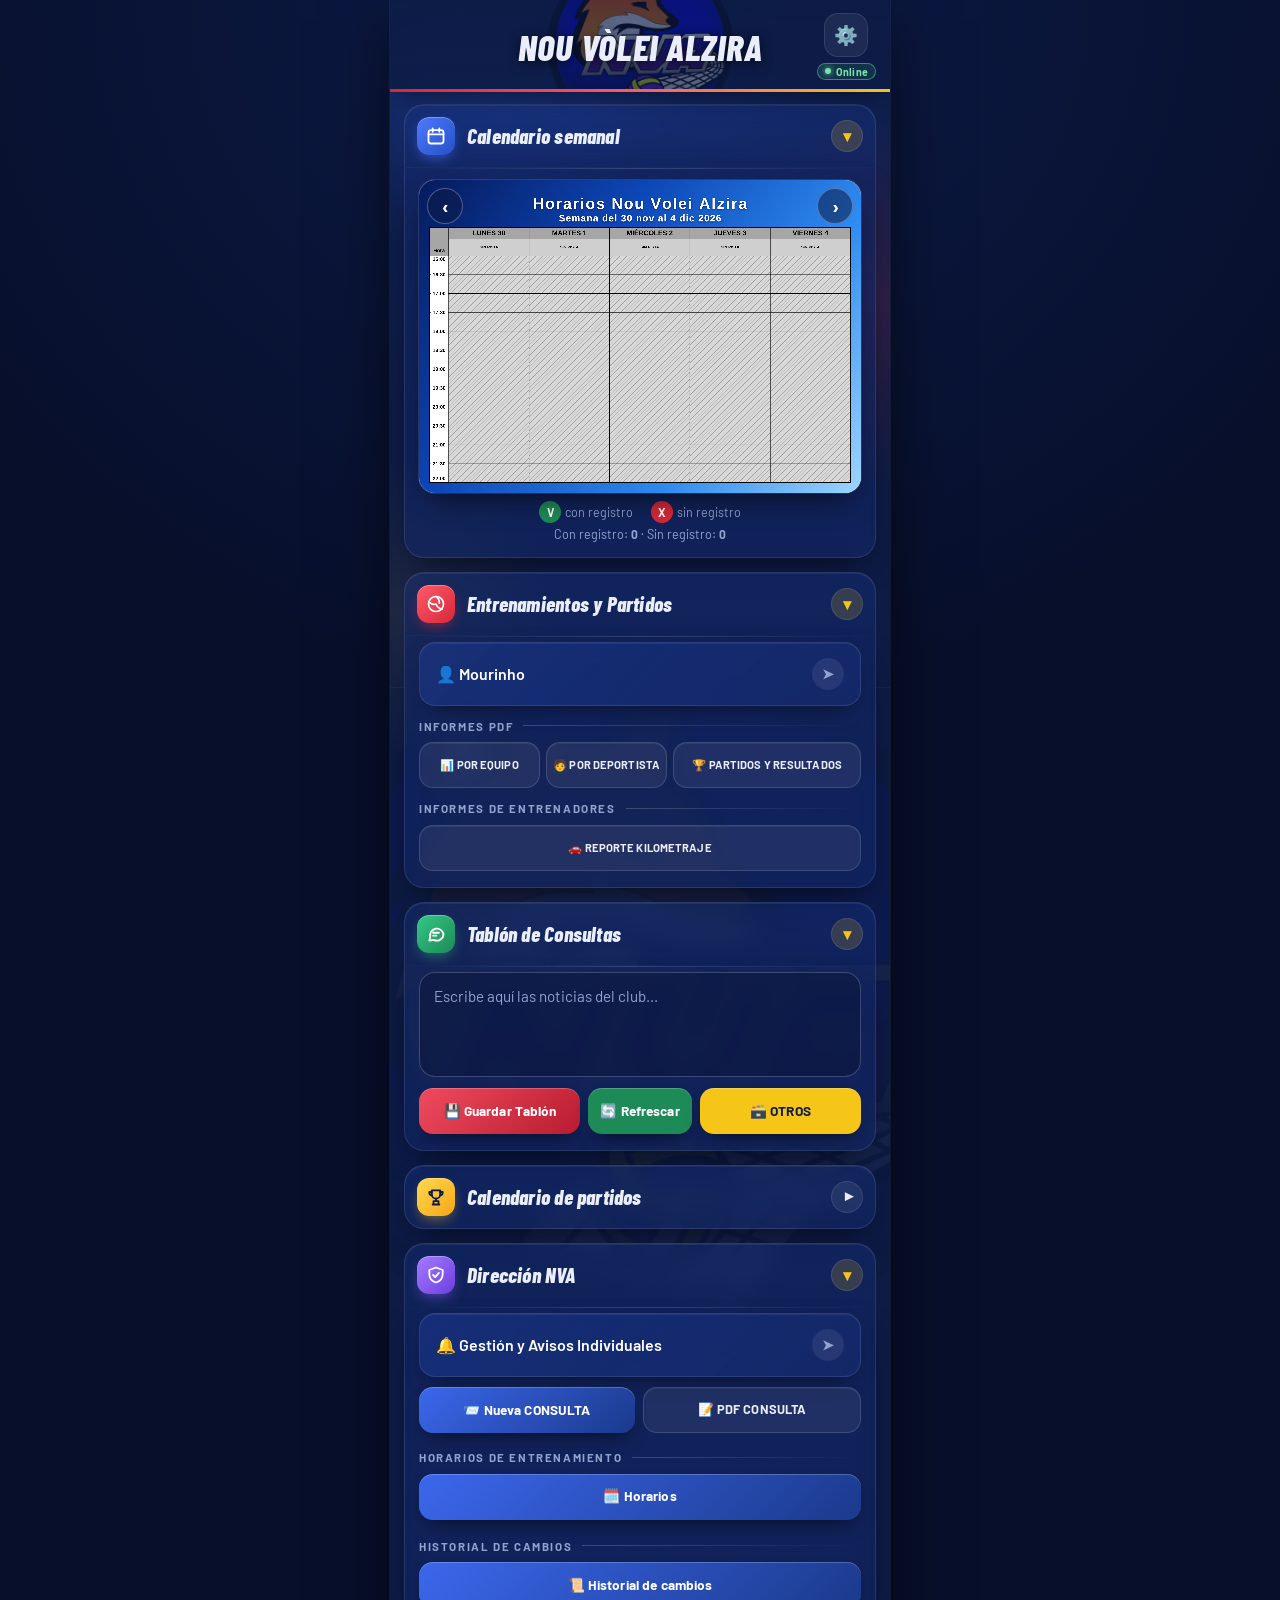
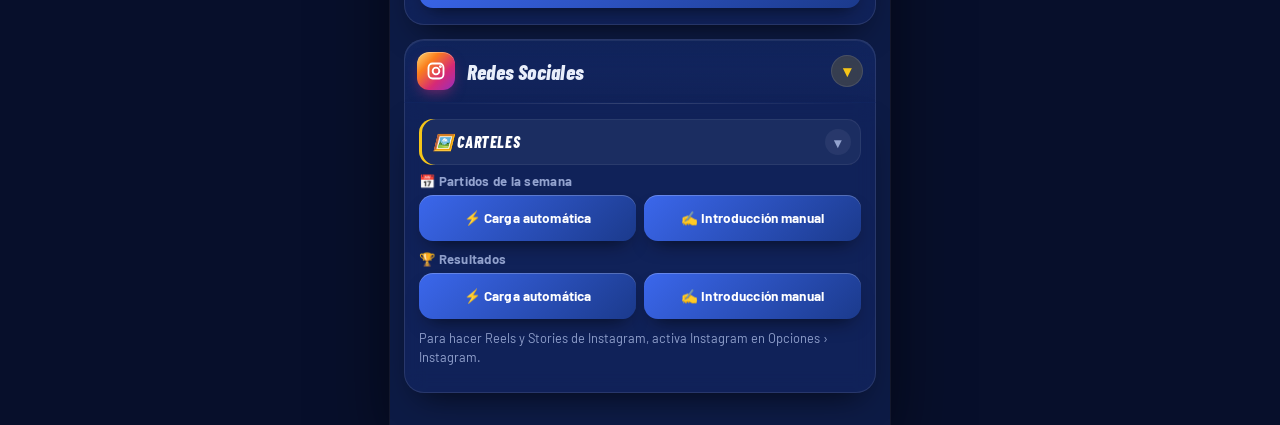
==== index.html @ ae89c628 "Add files via upload" ====
<!DOCTYPE html>
<html lang="es">
<head>
  <meta charset="UTF-8">
  <!-- Seguridad: solo se permite cargar código de este sitio y de los CDN de las
       librerías, y solo se pueden enviar datos a GitHub. -->
  <meta http-equiv="Content-Security-Policy" content="default-src 'self'; script-src 'self' 'unsafe-inline' https://cdnjs.cloudflare.com https://cdn.jsdelivr.net; style-src 'self' 'unsafe-inline'; img-src 'self' data: blob:; media-src 'self' blob:; font-src 'self' data:; connect-src 'self' https://api.github.com https://fvbcv.com https://corsproxy.io https://api.allorigins.win https://api.codetabs.com https://cdnjs.cloudflare.com https://cdn.jsdelivr.net data: blob:; worker-src 'self' blob:; manifest-src 'self'; object-src 'none'; base-uri 'self'; form-action 'none'">
  <meta name="referrer" content="strict-origin-when-cross-origin">
  <meta name="viewport" content="width=device-width, initial-scale=1.0, maximum-scale=1.0, user-scalable=no">
  <title>Nou Volei Alzira - Registro de Entrenamiento</title>

  <!-- ===== PWA ===== -->
  <link rel="manifest" href="manifest.json">
  <meta name="theme-color" content="#1e3c72">
  <link rel="icon" type="image/png" sizes="192x192" href="icons/icon-192.png">
  <!-- iPhone / iPad -->
  <link rel="apple-touch-icon" href="icons/apple-touch-icon.png">
  <meta name="apple-mobile-web-app-capable" content="yes">
  <meta name="mobile-web-app-capable" content="yes">
  <meta name="apple-mobile-web-app-status-bar-style" content="black">
  <meta name="apple-mobile-web-app-title" content="NVA Entrenadores">
  <!-- ===== FIN PWA ===== -->

  <!-- Conexiones anticipadas: acelera la primera petición a cada dominio
       (DNS + TLS ya resueltos cuando realmente se necesiten). -->
  <link rel="preconnect" href="https://api.github.com">
  <link rel="preconnect" href="https://cdnjs.cloudflare.com" crossorigin>
  <link rel="preconnect" href="https://cdn.jsdelivr.net" crossorigin>

  <!-- CSS en fichero aparte: el navegador lo cachea por separado del HTML,
       así que en visitas posteriores solo se descarga si cambia. -->
  <link rel="preload" href="fonts/barlow-latin-400-normal.woff2" as="font" type="font/woff2" crossorigin>
  <link rel="preload" href="fonts/barlow-condensed-latin-800-italic.woff2" as="font" type="font/woff2" crossorigin>
  <link rel="stylesheet" href="styles.css">
  <link rel="stylesheet" href="animaciones.css">
  <link rel="stylesheet" href="inicio.css">
  <!-- Intro de marca: solo la primera vez en cada sesión -->
  <script>
    try {
      if (!sessionStorage.getItem("nvaIntroVista")) {
        sessionStorage.setItem("nvaIntroVista", "1");
        document.documentElement.classList.add("nva-intro-on");
      }
    } catch (e) { /* sin sessionStorage: sin intro */ }
  </script>

  <!-- Las librerías de PDF/gráficos (html2canvas, jsPDF, Chart.js) ya NO se
       cargan aquí: pesan ~700 KB y antes se descargaban en cada visita
       aunque no se fuera a generar ningún PDF. Ahora app.js las carga bajo
       demanda la primera vez que hacen falta (ver ensureExportLibs). -->
</head>
<body>

<!-- INTRO (animaciones.css / animaciones.js). Un toque la salta. -->
<div class="nva-intro" id="nvaIntro" aria-hidden="true">
  <svg class="nva-intro-court" viewBox="0 0 180 360" preserveAspectRatio="xMidYMid slice">
    <rect class="c1" x="20" y="20" width="140" height="320" pathLength="1"/>
    <line class="c2" x1="20" y1="180" x2="160" y2="180" pathLength="1"/>
    <line class="c3" x1="20" y1="133" x2="160" y2="133" pathLength="1"/>
    <line class="c4" x1="20" y1="227" x2="160" y2="227" pathLength="1"/>
  </svg>
  <div class="nva-intro-center">
    <div class="nva-intro-logo-wrap">
      <svg class="nva-intro-ring" viewBox="0 0 100 100"><circle cx="50" cy="50" r="47" pathLength="1"/></svg>
      <img class="nva-intro-logo" src="LOGO-NVA.png" alt="">
    </div>
    <div class="nva-intro-title"><span><i>NOU</i></span><span><i>VOLEI</i></span><span><i>ALZIRA</i></span></div>
    <div class="nva-intro-bar"></div>
    <div class="nva-intro-sub">Entrenadores</div>
  </div>
</div>

<div class="app-container">
  <div class="loading-overlay" id="loadingOverlay">
    <div class="loading-spinner"></div>
    <div class="loading-message" id="loadingMessage">Procesando datos...</div>
  </div>
  <!-- ENCABEZADO -->
  <header>
    <button class="btn-header-icon btn-back" id="btnBack" onclick="withLoading(goBack, 'Sincronizando datos...')" style="display: none; visibility: visible; flex-direction: column; align-items: center; justify-content: center; line-height: 1; padding: 0; min-height: 50px;" aria-label="Volver">
      <svg viewBox="0 0 24 24" width="30" height="30" fill="none" stroke="currentColor" stroke-width="2.6" stroke-linecap="round" stroke-linejoin="round" aria-hidden="true" style="display:block; margin:auto;"><path d="M3.5 12a8.5 8.5 0 1 0 2.5-6"/><path d="M3 3v5h5"/></svg>
    </button>  
    <div class="header-title-container">
      <h1>NOU VÒLEI ALZIRA</h1>
    </div>
    <div style="display: flex; flex-direction: column; align-items: center; gap: 6px; margin-left: auto;">
      <button class="btn-header-icon" title="Opciones (Propietario)" style="font-size: 1.2rem;" onclick="promptOwnerPassword()">⚙️</button>
      <span id="netStatusBadge" class="network-badge network-online">Online</span>
    </div>
  </header>

  <!-- PANTALLA 1: SELECCIÓN UNIFICADA -->
  <div class="screen active" id="screenCoachTeam">
    <div id="pdfModeBanner" class="pdf-mode-banner" style="display: none;">
      <span>📌 Modo PDF Activo: Selecciona Entrenador y Equipo</span>
      <button onclick="togglePdfMode()" style="background:none; border:none; color:white; font-weight:700; cursor:pointer;">✕ Cancelar</button>
    </div>

    <!-- ===== Sección plegable: Calendario semanal ===== -->
    <div class="section-title section-toggle" id="secHead_wk" role="button" tabindex="0" aria-expanded="true" aria-controls="secBody_wk" onclick="toggleSection('wk')" onkeydown="sectionKey(event,'wk')">Calendario semanal <span class="sec-arrow">▾</span></div>
    <div class="section-body" id="secBody_wk">
      <div class="wk-canvas-wrap">
        <canvas id="wkCanvas" class="wk-canvas" onclick="wkCanvasClick(event)" oncontextmenu="return false;" title="Toca un entrenamiento para abrir su registro. Mantén pulsado para borrarlo."></canvas>
        <button class="wk-nav-btn wk-nav-prev" onclick="wkMove(-1)" aria-label="Semana anterior">‹</button>
        <button class="wk-nav-btn wk-nav-next" onclick="wkMove(1)" aria-label="Semana siguiente">›</button>
      </div>
      <div class="wk-legend">
        <span><b class="wk-mark wk-v">V</b> con registro</span>
        <span><b class="wk-mark wk-x">X</b> sin registro</span>
      </div>
      <div class="wk-summary" id="wkSummary"></div>
    </div>

    <!-- ===== Sección plegable: Entrenamientos y Partidos ===== -->
    <div class="section-title section-toggle" id="secHead_trainings" role="button" tabindex="0" aria-expanded="true" aria-controls="secBody_trainings" onclick="toggleSection('trainings')" onkeydown="sectionKey(event,'trainings')">Entrenamientos y Partidos <span class="sec-arrow">▾</span></div>
    <div class="section-body" id="secBody_trainings">
      <div id="coachTeamList"></div>

      <div class="section-subtitle" style="margin-top:14px;">Informes PDF</div>
      <div style="display:flex; gap:6px;">
        <button class="btn-pdf-mode" id="btnPdfMode" onclick="togglePdfMode()" style="flex:1; min-width:0; margin-bottom:0; font-size:0.7rem; padding:8px 4px;">📊 POR EQUIPO</button>
        <button class="btn-pdf-mode" id="btnPdfJugadora" onclick="openPlayerPdfModal()" style="flex:1; min-width:0; margin-bottom:0; font-size:0.7rem; padding:8px 4px;">🧑 POR DEPORTISTA</button>
        <button class="btn-pdf-mode" id="btnPdfCuadrante" onclick="togglePdfCuadranteMode()" style="flex:1.6; min-width:0; margin-bottom:0; font-size:0.7rem; padding:8px 4px;">🏆 PARTIDOS Y RESULTADOS</button>
      </div>
      <div class="section-subtitle" style="margin-top:14px;">Informes de Entrenadores</div>
      <button class="btn-pdf-mode" id="btnKilometraje" onclick="openKilometrajeModal()" style="width:100%; margin-bottom:0; font-size:0.7rem; padding:8px 4px;">🚗 REPORTE KILOMETRAJE</button>
    </div>

    <!-- ===== Sección plegable: Tablón de Consultas ===== -->
    <div class="section-title section-toggle" id="secHead_tablon" role="button" tabindex="0" aria-expanded="true" aria-controls="secBody_tablon" style="margin-top:20px;" onclick="toggleSection('tablon')" onkeydown="sectionKey(event,'tablon')">Tablón de Consultas <span class="sec-arrow">▾</span></div>
    <div class="section-body" id="secBody_tablon">
      <textarea id="tablonTextarea" class="comment-input-long" placeholder="Escribe aquí las noticias del club..." oninput="autoResizeTablon(this)" onchange="updateTablon(this.value)"></textarea>
      <div style="display:flex; gap:8px;">
        <button class="btn-save-session" style="flex:1;" onclick="withLoading(saveTablon, 'Guardando Tablón en GitHub...')">💾 Guardar Tablón</button>
        <button class="btn-save-session" style="flex:0 0 auto; width:auto; white-space:nowrap; background: var(--btn-fondoVerde);" onclick="withLoading(refreshTablon, 'Refrescando Tablón...')">🔄 Refrescar</button>
        <button class="btn-save-session" style="flex:1; background: var(--btn-fondoAmarillo);" onclick="openOtros()">🗃️ OTROS</button>
      </div>
    </div>

    <!-- ===== Sección plegable: Calendario de partidos (empieza plegada) ===== -->
    <div class="section-title section-toggle collapsed" id="secHead_cal" role="button" tabindex="0" aria-expanded="false" aria-controls="secBody_cal" style="margin-top:20px;" onclick="cpToggleSection()" onkeydown="cpSectionKey(event)">Calendario de partidos <span class="sec-arrow">▾</span></div>
    <div class="section-body collapsed" id="secBody_cal">
      <div class="cp-range" id="cpRange">
        <span class="cp-range-ico">📅</span>
        <label class="cp-range-part"><span class="cp-range-cap">Desde</span><span class="cp-range-val" id="cpFromLabel"></span><input type="date" id="cpFrom" aria-label="Fecha de inicio"></label>
        <span class="cp-range-sep">–</span>
        <label class="cp-range-part"><span class="cp-range-cap">Hasta</span><span class="cp-range-val" id="cpToLabel"></span><input type="date" id="cpTo" aria-label="Fecha de fin"></label>
      </div>
      <div class="cp-sub-head" id="cpSubHead_tl" role="button" tabindex="0" aria-expanded="true" onclick="cpToggleSub('tl')" onkeydown="if(event.key==='Enter'||event.key===' '){event.preventDefault();cpToggleSub('tl');}">📊 Línea temporal <span class="sec-arrow">▾</span></div>
      <div class="cp-sub-body" id="cpSub_tl"><div id="cpTimeline" class="cp-timeline"></div></div>
      <div class="cp-sub-head" id="cpSubHead_warn" role="button" tabindex="0" aria-expanded="true" onclick="cpToggleSub('warn')" onkeydown="if(event.key==='Enter'||event.key===' '){event.preventDefault();cpToggleSub('warn');}">⚠️ Avisos <span id="cpWarnCount"></span> <span class="sec-arrow">▾</span></div>
      <div class="cp-sub-body" id="cpSub_warn"><div id="cpWarnings" class="cp-warnings"></div></div>
      <div class="cp-sub-head" id="cpSubHead_list" role="button" tabindex="0" aria-expanded="true" onclick="cpToggleSub('list')" onkeydown="if(event.key==='Enter'||event.key===' '){event.preventDefault();cpToggleSub('list');}">📋 Lista de partidos <span id="cpListCount"></span> <span class="sec-arrow">▾</span></div>
      <div class="cp-sub-body" id="cpSub_list"><div id="cpMatches" class="cp-matches"></div></div>
      <div class="cp-sub-head" id="cpSubHead_teams" role="button" tabindex="0" aria-expanded="true" onclick="cpToggleSub('teams')" onkeydown="if(event.key==='Enter'||event.key===' '){event.preventDefault();cpToggleSub('teams');}">👥 Equipos · PDF Competición <span class="sec-arrow">▾</span></div>
      <div class="cp-sub-body" id="cpSub_teams"><div id="cpTeams" class="cp-teams"></div></div>
      <input type="file" id="cpFileInput" accept="application/pdf,.pdf" style="display:none;">
    </div>

    <!-- ===== Sección plegable: Dirección NVA (incluye Horarios) ===== -->
    <div class="section-title section-toggle" id="secHead_direccion" role="button" tabindex="0" aria-expanded="true" aria-controls="secBody_direccion" style="margin-top:20px;" onclick="toggleSection('direccion')" onkeydown="sectionKey(event,'direccion')">Dirección NVA <span class="sec-arrow">▾</span></div>
    <div class="section-body" id="secBody_direccion">
    <button class="coach-btn" id="btnDireccionNVA" onclick="toggleDireccionNVA()">
      <span>🔔 Gestión y Avisos Individuales</span> <span id="iconDireccionNVA">➤</span>
    </button>
    <div id="direccionTeamsContainer" class="teams-container" style="display: none;"></div>

    <div style="display:flex; gap:8px; margin-top:10px;">
      <button class="btn-pdf-mode2" style="flex:1; min-width:0; margin-bottom:0;" onclick="openCreateQueryModal()">📨 Nueva CONSULTA</button>
      <button class="btn-pdf-mode" style="flex:1; min-width:0; margin-bottom:0;" onclick="openSelectQueryPdfModal()">📝 PDF CONSULTA</button>
    </div>

    <div class="section-subtitle">Horarios de entrenamiento</div>
    <button class="btn-pdf-mode2" style="margin-bottom:20px;" onclick="openHorarios()">🗓️ Horarios</button>

    <div class="section-subtitle">Historial de cambios</div>
    <button class="btn-pdf-mode2" style="margin-bottom:20px;" onclick="openHistorial()">📜 Historial de cambios</button>
    </div>

    <!-- ===== Sección plegable: Redes Sociales (Carteles para todos; Reels y Stories solo con el token de Instagram) ===== -->
    <div id="igSectionWrap">
      <div class="section-title section-toggle" id="secHead_instagram" role="button" tabindex="0" aria-expanded="true" aria-controls="secBody_instagram" style="margin-top:20px;" onclick="toggleSection('instagram')" onkeydown="sectionKey(event,'instagram')">Redes Sociales <span class="sec-arrow">▾</span></div>
      <div class="section-body" id="secBody_instagram">
        <div class="cp-sub-head" id="igSubHead_carteles" role="button" tabindex="0" aria-expanded="true" onclick="igToggleSub('carteles')" onkeydown="if(event.key==='Enter'||event.key===' '){event.preventDefault();igToggleSub('carteles');}">🖼️ Carteles <span class="sec-arrow">▾</span></div>
        <div class="cp-sub-body" id="igSub_carteles">
          <div class="cartel-sub">📅 Partidos de la semana</div>
          <div class="cartel-row">
            <button class="btn-pdf-mode2" onclick="cartelAuto('partidos')">⚡ Carga automática</button>
            <button class="btn-pdf-mode2" onclick="location.href='Partidos.html'">✍️ Introducción manual</button>
          </div>
          <div class="cartel-sub">🏆 Resultados</div>
          <div class="cartel-row">
            <button class="btn-pdf-mode2" onclick="cartelAuto('resultados')">⚡ Carga automática</button>
            <button class="btn-pdf-mode2" onclick="location.href='Resultados.html'">✍️ Introducción manual</button>
          </div>
        </div>

        <p class="ig-info" id="igSinToken">Para hacer Reels y Stories de Instagram, activa Instagram en Opciones › Instagram.</p>
        <div id="igSoloToken" hidden>
        <div class="cp-sub-head" id="igSubHead_reels" role="button" tabindex="0" aria-expanded="true" onclick="igToggleSub('reels')" onkeydown="if(event.key==='Enter'||event.key===' '){event.preventDefault();igToggleSub('reels');}">🎬 Reels <span class="sec-arrow">▾</span></div>
        <div class="cp-sub-body" id="igSub_reels">
        <p class="ig-info">Los reels se crean solos como borrador. Nada se publica hasta que una persona lo revisa y pulsa «Confirmar y publicar».</p>
        <div style="display:flex; gap:6px; align-items:stretch; margin-bottom:10px;">
          <div style="flex:1; min-width:0; display:flex; gap:6px;">
            <button class="btn-save-session" style="margin:0; flex:1 1 auto; min-width:0; padding:10px 2px; white-space:nowrap; font-size:0.78em; letter-spacing:0;" onclick="igReelsGenerar('resultados')">🏆 Resultados</button>
            <button class="btn-save-session" style="margin:0; flex:1 1 auto; min-width:0; padding:10px 2px; white-space:nowrap; font-size:0.78em; letter-spacing:0; background:var(--azul-primary);" onclick="igReelsGenerar('proximos')">📅 Partidos</button>
            <button class="btn-save-session" style="margin:0; flex:1 1 auto; min-width:0; padding:10px 2px; white-space:nowrap; font-size:0.78em; letter-spacing:0; background:var(--btn-fondoVerde);" onclick="igReelsGenerar('evento')">📸 Manual</button>
          </div>
          <button class="btn-save-session" style="margin:0; width:44px; flex:none; padding:10px 0; background:#2563eb;" onclick="igReelsCargar()" title="Refrescar borradores" aria-label="Refrescar borradores"><svg viewBox="0 0 24 24" width="20" height="20" fill="none" stroke="#fff" stroke-width="2.4" stroke-linecap="round" stroke-linejoin="round" aria-hidden="true" style="display:block; margin:auto;"><path d="M20 11a8 8 0 0 0-14.6-4.5L4 8"/><path d="M4 3v5h5"/><path d="M4 13a8 8 0 0 0 14.6 4.5L20 16"/><path d="M20 21v-5h-5"/></svg></button>
        </div>
        <div id="igReelsList"></div>
        <div class="cp-sub-head ig-pub-head collapsed" id="igSubHead_reelsPub" role="button" tabindex="0" aria-expanded="false" onclick="igToggleSub('reelsPub')" onkeydown="if(event.key==='Enter'||event.key===' '){event.preventDefault();igToggleSub('reelsPub');}" >✅ Publicados <span class="sec-arrow">▾</span></div>
        <div class="cp-sub-body ig-pub-body collapsed" id="igSub_reelsPub">
        <div id="igReelsPub"></div>
        </div>
        </div>

        <div class="cp-sub-head" id="igSubHead_stories" role="button" tabindex="0" aria-expanded="true" onclick="igToggleSub('stories')" onkeydown="if(event.key==='Enter'||event.key===' '){event.preventDefault();igToggleSub('stories');}">📲 Stories <span class="sec-arrow">▾</span></div>
        <div class="cp-sub-body" id="igSub_stories">
        <p class="ig-info">Elige las fotos o carteles; salen enteros, sin cambios. Nada se publica hasta que una persona lo revisa y pulsa «Confirmar y publicar».</p>
        <div style="display:flex; gap:6px; align-items:stretch; margin-bottom:10px;">
          <div style="flex:1; min-width:0; display:flex; gap:6px;">
            <button class="btn-save-session" style="margin:0; flex:1 1 auto; min-width:0; padding:10px 2px; white-space:nowrap; font-size:0.78em; letter-spacing:0; background:var(--btn-fondoVerde);" onclick="igHistoriasGenerar('evento')">📸 Manual</button>
          </div>
          <button class="btn-save-session" style="margin:0; width:44px; flex:none; padding:10px 0; background:#2563eb;" onclick="igHistoriasCargar()" title="Refrescar borradores de stories" aria-label="Refrescar borradores de stories"><svg viewBox="0 0 24 24" width="20" height="20" fill="none" stroke="#fff" stroke-width="2.4" stroke-linecap="round" stroke-linejoin="round" aria-hidden="true" style="display:block; margin:auto;"><path d="M20 11a8 8 0 0 0-14.6-4.5L4 8"/><path d="M4 3v5h5"/><path d="M4 13a8 8 0 0 0 14.6 4.5L20 16"/><path d="M20 21v-5h-5"/></svg></button>
        </div>
        <div id="igStoriesList"></div>
        <div class="cp-sub-head ig-pub-head collapsed" id="igSubHead_storiesPub" role="button" tabindex="0" aria-expanded="false" onclick="igToggleSub('storiesPub')" onkeydown="if(event.key==='Enter'||event.key===' '){event.preventDefault();igToggleSub('storiesPub');}" >✅ Publicados <span class="sec-arrow">▾</span></div>
        <div class="cp-sub-body ig-pub-body collapsed" id="igSub_storiesPub">
        <div id="igStoriesPub"></div>
        </div>
        </div>
        </div>
      </div>
    </div>
  </div>

  <!-- PANTALLA OTROS: botones de información e instrucciones -->
  <div class="screen" id="screenOtros">
    <div class="section-title">Otros · Información e Instrucciones</div>
    <div id="otrosList"></div>
    <input type="file" id="fichaFileInput" accept="application/pdf,.pdf" style="display:none;">
  </div>

  <!-- PANTALLA: HORARIOS DE ENTRENAMIENTO -->
  <div class="screen" id="screenHorarios">
    <div class="section-title">Horarios de Entrenamiento</div>
    <div id="hzStatus" class="hz-status"></div>

    <!-- 1. AJUSTES -->
    <button class="coach-btn" id="hzBtn_settings" onclick="hzToggleSection('settings')">
      <span>⚙️ 1. Ajustes (colores, pabellones y pistas)</span> <span class="hz-arrow">➤</span>
    </button>
    <div class="hz-panel" id="hzSec_settings" style="display:none;"></div>

    <!-- 2. ENTRENAMIENTOS POR EQUIPO -->
    <button class="coach-btn" id="hzBtn_trainings" onclick="hzToggleSection('trainings')">
      <span>🏐 2. Entrenamientos por equipo</span> <span class="hz-arrow">➤</span>
    </button>
    <div class="hz-panel" id="hzSec_trainings" style="display:none;"></div>

    <!-- 3. HORARIO SEMANAL -->
    <button class="coach-btn" id="hzBtn_schedule" onclick="hzToggleSection('schedule')">
      <span>🖼️ 3. Horario semanal (imagen / PDF)</span> <span class="hz-arrow">➤</span>
    </button>
    <div class="hz-panel" id="hzSec_schedule" style="display:none;">
      <canvas id="hzCanvas" class="hz-canvas" width="2970" height="2100"></canvas>
      <div id="hzSchedNote" class="hz-hint" style="margin-top:8px;"></div>
      <div class="hz-actions">
        <button class="btn-pdf-mode2" onclick="hzOpenZoom()">🔍 Ampliar</button>
        <button class="btn-pdf-mode" onclick="withLoading(hzDownloadPNG, 'Generando imagen...')">🖼️ Imagen</button>
        <button class="btn-pdf-mode" onclick="withLoading(hzDownloadPDF, 'Generando PDF...')">📄 PDF</button>
      </div>
    </div>

    <div style="display:flex; gap:8px;">
      <button class="btn-save-session" style="flex:1; padding:12px; font-size:0.9rem;" onclick="withLoading(saveHorarios, 'Guardando Horarios.json en GitHub...')">💾 Guardar Horarios.json en GitHub</button>
      <button class="btn-save-session" style="flex:0 0 auto; width:auto; white-space:nowrap; padding:12px; font-size:0.9rem; background: var(--btn-fondoVerde);" onclick="withLoading(refreshHorarios, 'Refrescando Horarios...')">🔄 Refrescar</button>
    </div>
  </div>

  <!-- MODAL: HORARIOS AMPLIADO -->
  <div class="modal-backdrop" id="modalHzZoom">
    <div class="modal-box" style="max-width: 98vw; width: 98vw; max-height: 94vh;">
      <div class="modal-header">
        <div class="modal-title">Horarios · vista ampliada</div>
        <button class="btn-close-modal" onclick="hzCloseZoom()">✕</button>
      </div>
      <div style="overflow: auto; -webkit-overflow-scrolling: touch; flex: 1; background:#1e3c72; border-radius:8px;">
        <img id="hzZoomImg" alt="Horarios Nou Volei Alzira" style="width: 1500px; max-width: none; display: block;">
      </div>
    </div>
  </div>

  <!-- PANTALLA 2: REGISTRO DE ENTRENAMIENTO -->
  <div class="screen" id="screenAttendance">
    <div class="title-row"><div class="section-title" id="sessionTitle" style="margin-bottom: 4px;">Registro de Entrenamiento</div><div class="att-counters" id="trainCounters"></div></div>
    
    <div class="controls-bar">
      <div class="date-container">
        <label for="sessionDatePicker">📅 Fecha:</label>
        <input type="date" id="sessionDatePicker" class="date-input">
      </div>
      <div class="mode-switch"><span class="mode-label">ENTRENAMIENTO</span><button type="button" class="mode-swap" onclick="goToMatchScreen()" title="Cambiar a Partido" aria-label="Cambiar a Partido"><svg viewBox="0 0 24 24" width="24" height="24" fill="none" stroke="currentColor" stroke-width="2.6" stroke-linecap="round" stroke-linejoin="round" aria-hidden="true"><path d="M20 11a8 8 0 0 0-14.6-4.5L4 8"/><path d="M4 3v5h5"/><path d="M4 13a8 8 0 0 0 14.6 4.5L20 16"/><path d="M20 21v-5h-5"/></svg></button></div>
      <button class="btn-history" onclick="withLoading(openHistoryModal, 'Cargando historial...')">📜<span class="hist-lbl"> Historial</span></button>
    </div>

    <div id="playersContainer"></div>
    <button class="btn-save-session" style="padding:12px; font-size:0.9rem;" onclick="withLoading(saveSession, 'Guardando entrenamiento en GitHub...')">💾 Guardar Entrenamiento en GitHub</button>
  </div>

  <!-- PANTALLA: REGISTRO DE PARTIDO -->
  <div class="screen" id="screenMatch">
    <div class="title-row"><div class="section-title" id="matchTitle" style="margin-bottom: 4px;">Registro de Partido</div><div class="att-counters" id="matchCounters"></div></div>

    <div class="controls-bar">
      <div class="date-container">
        <label for="matchDatePicker">📅 Fecha:</label>
        <input type="date" id="matchDatePicker" class="date-input">
      </div>
      <div class="mode-switch"><span class="mode-label">PARTIDO</span><button type="button" class="mode-swap" onclick="goToTrainingScreen()" title="Cambiar a Entrenamiento" aria-label="Cambiar a Entrenamiento"><svg viewBox="0 0 24 24" width="24" height="24" fill="none" stroke="currentColor" stroke-width="2.6" stroke-linecap="round" stroke-linejoin="round" aria-hidden="true"><path d="M20 11a8 8 0 0 0-14.6-4.5L4 8"/><path d="M4 3v5h5"/><path d="M4 13a8 8 0 0 0 14.6 4.5L20 16"/><path d="M20 21v-5h-5"/></svg></button></div>
      <button class="btn-history" onclick="withLoading(openMatchHistoryModal, 'Cargando historial de partidos...')">📜<span class="hist-lbl"> Historial</span></button>
    </div>

    <div id="matchScoreboard" class="match-scoreboard"></div>

    <div id="matchPlayersContainer"></div>
    <button class="btn-save-session" style="padding:12px; font-size:0.9rem;" onclick="withLoading(saveMatch, 'Guardando partido en GitHub...')">💾 Guardar Partido en GitHub</button>
  </div>

  <!-- PANTALLA 3: GESTIÓN DE WARNINGS POR EQUIPO -->
  <div class="screen" id="screenWarnings">
    <div class="section-title" id="warningTeamTitle">Dirección NVA - Equipo</div>
    <div id="warningPlayersContainer"></div>
    <button class="btn-save-session" style="padding:12px; font-size:0.9rem;" onclick="withLoading(saveWarningsToGitHub, 'Guardando amonestaciones en GitHub...')">💾 Guardar Warning en GitHub</button> 
  </div>

  <!-- MODALES DE LA APLICACIÓN -->
  <div class="modal-backdrop" id="modalWarning">
    <div class="modal-box" style="max-width: 360px;">
      <div class="modal-header">
        <div class="modal-title">Motivo del Aviso</div>
        <button class="btn-close-modal" onclick="closeWarningModal()">✕</button>
      </div>
      <input type="text" id="warningReasonInput" class="app-input" value="NO PAGADO" style="margin-bottom: 8px; font-weight:bold; color:#ef4444;">
      
      <div style="font-size:0.75rem; color:#64748b; text-align:center; font-weight:600;">Selecciona un color de aviso:</div>
      <div class="color-picker-container" id="warningColorPicker">
        <div class="color-circle selected" data-color="#ef4444" style="background:#ef4444;" title="Rojo"></div>
        <div class="color-circle" data-color="#0284c7" style="background:#0284c7;" title="Azul"></div>
        <div class="color-circle" data-color="#22c55e" style="background:#22c55e;" title="Verde"></div>
        <div class="color-circle" data-color="#eab308" style="background:#eab308;" title="Amarillo"></div>
      </div>

      <button class="btn-save-session" onclick="confirmWarningReason()">💾 Guardar Motivo</button>
    </div>
  </div>

  <div class="modal-backdrop" id="modalOtrosEditor">
    <div class="modal-box" style="max-width: 420px;">
      <div class="modal-header">
        <div class="modal-title" id="otrosEditorTitle">➕ Nuevo botón</div>
        <button class="btn-close-modal" onclick="closeOtrosEditor()">✕</button>
      </div>
      <label style="font-size:0.75rem; color:#64748b; font-weight:600; display:block; margin-bottom:4px;">Nombre del botón:</label>
      <input type="text" id="otrosEditorName" class="app-input" maxlength="60" placeholder="Ej: Horarios de pabellón" style="margin-bottom:10px;">
      <label style="font-size:0.75rem; color:#64748b; font-weight:600; display:block; margin-bottom:4px;">Información:</label>
      <div class="rte-toolbar">
        <button type="button" title="Negrita" onmousedown="event.preventDefault()" onclick="otrosFormat('bold')"><b>N</b></button>
        <button type="button" title="Cursiva" onmousedown="event.preventDefault()" onclick="otrosFormat('italic')"><i>K</i></button>
        <button type="button" title="Subrayado" onmousedown="event.preventDefault()" onclick="otrosFormat('underline')"><u>S</u></button>
        <button type="button" title="Título" onmousedown="event.preventDefault()" onclick="otrosFormat('title')">T</button>
        <button type="button" title="Lista con viñetas" onmousedown="event.preventDefault()" onclick="otrosFormat('insertUnorderedList')">• Lista</button>
        <button type="button" title="Lista numerada" onmousedown="event.preventDefault()" onclick="otrosFormat('insertOrderedList')">1. Lista</button>
        <button type="button" title="Quitar formato" onmousedown="event.preventDefault()" onclick="otrosFormat('removeFormat')">✖ Formato</button>
      </div>
      <div id="otrosEditorBody" class="rte-editor" contenteditable="true" data-placeholder="Escribe aquí la información..."></div>
      <button class="btn-save-session" onclick="saveOtrosEditor()">Aceptar</button>
    </div>
  </div>

  <div class="modal-backdrop" id="modalCreateQuery">
    <div class="modal-box" style="max-width: 380px;">
      <div class="modal-header">
        <div class="modal-title">❓ Crear Consulta</div>
        <button class="btn-close-modal" onclick="closeCreateQueryModal()">✕</button>
      </div>
      <textarea id="createQueryText" class="comment-input-long" style="min-height:70px; margin-bottom:10px;" placeholder="Escribe aquí la consulta o pregunta..."></textarea>
      
      <div style="margin-bottom: 10px;">
        <label style="font-size:0.75rem; color:#64748b; font-weight:600; display:block; margin-bottom:4px;">Tipo de Consulta:</label>
        <select id="createQueryType" class="app-select" onchange="toggleQueryTypeOptions()">
          <option value="sino">Si / No</option>
          <option value="custom">Personalizada</option>
        </select>
      </div>

      <div id="customOptionsContainer" style="display: none; margin-bottom: 10px;">
        <label style="font-size:0.75rem; color:#64748b; font-weight:600; display:block; margin-bottom:4px;">Opciones de respuesta (separadas por comas):</label>
        <input type="text" id="createQueryOptions" class="app-input" placeholder="Ej: Opción 1, Opción 2, Opción 3">
      </div>

      <div style="font-size:0.75rem; color:#64748b; text-align:center; font-weight:600;">Color distintivo de la consulta:</div>
      <div class="color-picker-container" id="queryColorPicker">
        <div class="color-circle selected" data-color="#0284c7" style="background:#0284c7;" title="Azul"></div>
        <div class="color-circle" data-color="#7e22ce" style="background:#7e22ce;" title="Morado"></div>
        <div class="color-circle" data-color="#f97316" style="background:#f97316;" title="Naranja"></div>
      </div>

      <button class="btn-save-session" onclick="openQueryTeamsSelection()">Siguiente: Seleccionar Equipos</button>
    </div>
  </div>

  <div class="modal-backdrop" id="modalQueryTeams">
    <div class="modal-box" style="max-width: 380px;">
      <div class="modal-header">
        <div class="modal-title">Seleccionar Equipos Destino</div>
        <button class="btn-close-modal" onclick="closeQueryTeamsModal()">✕</button>
      </div>
      <div id="queryTeamsCheckboxes" style="display: flex; flex-direction: column; gap: 6px; margin-bottom: 12px; max-height: 200px; overflow-y: auto;"></div>
      <button class="btn-save-session" onclick="withLoading(confirmSaveQuery, 'Publicando consulta en el Tablón...')">Publicar Consulta en Tablón</button>
    </div>
  </div>

  <div class="modal-backdrop" id="modalSelectQueryPdf">
    <div class="modal-box" style="max-width: 380px;">
      <div class="modal-header">
        <div class="modal-title">📄 Seleccionar Consulta PDF</div>
        <button class="btn-close-modal" onclick="closeSelectQueryPdfModal()">✕</button>
      </div>
      <div id="queryListPdfContainer" style="display: flex; flex-direction: column; gap: 6px; margin-bottom: 12px; max-height: 240px; overflow-y: auto;"></div>
    </div>
  </div>

  <!-- MODAL: CONFIRMAR BORRADO DE UN REGISTRO DE ENTRENAMIENTO (pulsación larga en el calendario) -->
  <div class="modal-backdrop" id="modalDeleteLog">
    <div class="modal-box" style="max-width: 360px;">
      <div class="modal-header">
        <div class="modal-title">🗑️ Borrar registro</div>
        <button class="btn-close-modal" onclick="closeDeleteLogModal()">✕</button>
      </div>
      <p id="deleteLogText" style="font-size:0.9rem; color:#0f172a; line-height:1.4; margin-bottom:6px;"></p>
      <p style="font-size:0.78rem; color:#b91c1c; font-weight:600; margin-bottom:12px;">Se eliminará también de GitHub y no se puede deshacer.</p>
      <div style="display:flex; gap:8px;">
        <button class="btn-save-session" style="flex:1; background:#64748b;" onclick="closeDeleteLogModal()">Cancelar</button>
        <button class="btn-save-session" style="flex:1; background:linear-gradient(135deg,#ef4444,#b91c1c);" onclick="withLoading(confirmDeleteLog, 'Borrando registro...')">🗑️ Borrar</button>
      </div>
    </div>
  </div>

  <div class="modal-backdrop" id="modalPlayerPdf">
    <div class="modal-box" style="max-width: 380px;">
      <div class="modal-header">
        <div class="modal-title">🧑 PDF Jugadora</div>
        <button class="btn-close-modal" onclick="closePlayerPdfModal()">✕</button>
      </div>
      <label style="font-size:0.75rem; color:#64748b; font-weight:600; display:block; margin-bottom:4px;">Equipo:</label>
      <select id="playerPdfTeamSelect" class="app-select" onchange="renderPlayerPdfPlayers()"></select>
      <div id="playerPdfPlayersWrap" style="display:none; margin-top:12px;">
        <label style="font-size:0.75rem; color:#64748b; font-weight:600; display:block; margin-bottom:4px;">Selecciona la jugadora:</label>
        <div id="playerPdfPlayersList" style="display:flex; flex-direction:column; gap:6px; max-height:45vh; overflow-y:auto;"></div>
      </div>
    </div>
  </div>

  <div class="modal-backdrop" id="modalDateRange">
    <div class="modal-box" style="max-width: 380px;">
      <div class="modal-header">
        <div class="modal-title" id="pdfModalTitle">🗓️ Seleccionar Período</div>
        <button class="btn-close-modal" onclick="closeDateRangeModal()">✕</button>
      </div>
      <p style="font-size: 0.75rem; color: #64748b; margin-bottom: 8px;">Selecciona la fecha inicial y final del informe:</p>

      <div class="calendar-header">
        <button class="calendar-nav-btn" onclick="prevMonth()">◄</button>
        <span id="calendarMonthLabel"></span>
        <button class="calendar-nav-btn" onclick="nextMonth()">►</button>
      </div>

      <div class="calendar-weekdays">
        <div>Lu</div><div>Ma</div><div>Mi</div><div>Ju</div><div>Vi</div><div>Sá</div><div>Do</div>
      </div>

      <div class="calendar-days-grid" id="calendarDaysGrid"></div>

      <div style="margin-top: 12px; font-size: 0.78rem; color: var(--azul-dark); font-weight: 600;" id="dateSelectionSummary">
        Selecciona fecha de inicio...
      </div>

      <button class="btn-save-session" id="btnConfirmPdf" onclick="processPdfGeneration()" disabled style="opacity: 0.5;">Generar Informe PDF</button>
    </div>
  </div>

  <div class="modal-backdrop" id="modalHistory">
    <div class="modal-box">
      <div class="modal-header">
        <div class="modal-title">📜 Registros Anteriores</div>
        <button class="btn-close-modal" onclick="closeHistoryModal()">✕</button>
      </div>
      <p style="font-size:0.75rem; color:#64748b; margin-bottom:10px;">Entrenamientos guardados para este equipo:</p>
      <div id="historyListContainer" style="overflow-y:auto; flex:1;"></div>
    </div>
  </div>

  <div class="modal-backdrop" id="modalMatchHistory">
    <div class="modal-box">
      <div class="modal-header">
        <div class="modal-title">📜 Partidos Anteriores</div>
        <button class="btn-close-modal" onclick="closeMatchHistoryModal()">✕</button>
      </div>
      <p style="font-size:0.75rem; color:#64748b; margin-bottom:10px;">Partidos guardados para este equipo:</p>
      <div id="matchHistoryListContainer" style="overflow-y:auto; flex:1;"></div>
    </div>
  </div>

  <div class="modal-backdrop" id="modalResultsMatches">
    <div class="modal-box" style="max-width: 420px;">
      <div class="modal-header">
        <div class="modal-title">🏆 Partidos del período</div>
        <button class="btn-close-modal" onclick="closeResultsMatchesModal()">✕</button>
      </div>
      <p id="resultsMatchesPeriod" style="font-size:0.75rem; color:#64748b; margin-bottom:8px;"></p>
      <div style="display:flex; gap:10px; align-items:center; margin-bottom:8px;">
        <button type="button" id="btnResultsToggleAll" class="btn-history" style="margin-left:0;" onclick="toggleAllResultsMatches()">☐ Marcar ninguno</button>
        <span id="resultsMatchesCount" style="font-size:0.78rem; color:var(--azul-dark); font-weight:600;"></span>
      </div>
      <div id="resultsMatchesList" style="display:flex; flex-direction:column; gap:6px; overflow-y:auto; min-height:0; max-height:50vh;"></div>
      <button class="btn-save-session" id="btnResultsGenerate" onclick="confirmResultsSelection()">Generar PDF de Resultados</button>
    </div>
  </div>

  <div class="modal-backdrop" id="modalLeagueTeams">
    <div class="modal-box" style="max-width: 380px;">
      <div class="modal-header">
        <div class="modal-title" id="leagueModalTitle">Equipos de la liga</div>
        <button class="btn-close-modal" onclick="closeLeagueTeamsModal()">✕</button>
      </div>
      <button type="button" class="app-input" style="text-align:left; cursor:pointer; margin-bottom:8px; font-weight:700; color:#b91c1c; border-color:#fca5a5; background:#fef2f2;" onclick="resetLeagueTeams()">↩ Cancelar selección (volver a HOME / VISIT)</button>
      <div id="leagueTeamsContainer" style="display:flex; flex-direction:column; gap:6px; overflow-y:auto; max-height:60vh;"></div>
    </div>
  </div>

  <!-- MODAL: HISTORIAL DE CAMBIOS (registro.js) -->
  <div class="modal-backdrop" id="modalHistorial" onclick="if(event.target===this)closeHistorial()">
    <div class="modal-box hist-box">
      <div class="modal-header">
        <div class="modal-title">📜 Historial de cambios</div>
        <button class="hist-cerrar" onclick="closeHistorial()" aria-label="Cerrar">✕</button>
      </div>
      <input class="app-input hist-buscar" id="histBuscar" type="search" placeholder="Buscar (texto o entrenador)…" oninput="histBuscar()">
      <div class="hist-estado" id="histEstado"></div>
      <div class="hist-list" id="histList"></div>
    </div>
  </div>

  <div class="modal-backdrop" id="modalAbsence">
    <div class="modal-box" style="max-width: 380px;">
      <div class="modal-header">
        <div class="modal-title" id="modalPlayerName">Motivo de la Falta</div>
      </div>
      <div style="display: flex; flex-direction: column; gap: 6px; margin-bottom: 10px;">
        <button class="app-input" style="text-align: left; cursor: pointer;" onclick="selectReason('Enfermedad / Lesión')">Enfermedad / Lesión</button>
        <button class="app-input" style="text-align: left; cursor: pointer;" onclick="selectReason('Estudios / Exámenes')">Estudios / Exámenes</button>
        <button class="app-input" style="text-align: left; cursor: pointer;" onclick="selectReason('Motivos Familiares')">Motivos Familiares</button>
        <button class="app-input" style="text-align: left; cursor: pointer;" onclick="selectReason('Falta Injustificada')">Falta Injustificada</button>
      </div>
      <input type="text" id="customReason" class="app-input" placeholder="Otro motivo..." style="margin-bottom: 10px;">
      <button class="btn-save-session" onclick="confirmAbsence()">Aceptar Motivo</button>
    </div>
  </div>

  <div class="modal-backdrop" id="modalPassword">
    <div class="modal-box" style="max-width: 360px;">
      <div class="modal-header">
        <div class="modal-title">🔐 Acceso Propietario</div>
        <button class="btn-close-modal" onclick="closePasswordModal()">✕</button>
      </div>
      <div style="margin-bottom: 10px;">
        <label style="font-size: 0.8rem; color: #64748b; display: block; margin-bottom: 4px;">Contraseña para modificar configuración:</label>
        <input type="password" id="ownerPasswordInput" class="app-input" placeholder="Contraseña...">
      </div>
      <button class="btn-save-session" onclick="withLoading(verifyOwnerPassword, 'Verificando y sincronizando...')">Entrar a Opciones</button>
    </div>
  </div>

  <div class="modal-backdrop" id="modalOptions">
    <div class="modal-box">
      <div class="modal-header">
        <div class="modal-title">⚙️ Configuración del Club</div>
        <button class="btn-close-modal" onclick="closeOptionsModal()">✕</button>
      </div>

      <div class="tabs-nav">
        <button class="tab-btn active" onclick="switchTab(1)">Entrenadores</button>
        <button class="tab-btn" onclick="switchTab(2)">Jugadores/as y Equipos</button>
        <button class="tab-btn" onclick="switchTab(3)">Ligas</button>
        <button class="tab-btn" onclick="switchTab(4)">Conexión GitHub</button>
        <button class="tab-btn" onclick="switchTab(5)">Insta&shy;gram</button>
      </div>

      <div class="tab-content active" id="tabContent1">
        <div class="config-section">
          <div class="config-subtitle">Entrenadores <span class="badge" id="coachCountBadge">0</span></div>
          <div class="input-group">
            <input type="text" id="newCoachName" class="app-input" placeholder="Nombre Entrenador/a">
            <button class="btn-add" onclick="addCoach()">+</button>
          </div>
          <div class="item-list" id="configCoachesList"></div>
        </div>

        <div class="config-section">
          <div class="config-subtitle">Asignar Equipos a Entrenador</div>
          <select id="selectCoachAssign" class="app-select" style="margin-bottom: 6px;" onchange="renderCoachAssignments()"></select>
          <div id="coachTeamsCheckboxes" style="display: flex; flex-direction: column; gap: 4px; background: white; padding: 8px; border-radius: 6px; border: 1px solid var(--gray-border);"></div>
        </div>
      </div>

      <div class="tab-content" id="tabContent2">
        <div class="config-section">
          <button type="button" class="btn-save-session imp-btn" onclick="impPickExcel()">📊 Cargar equipos y jugadores con excel Cluber</button>
          <input type="file" id="impExcelInput" accept=".xlsx,.xls,application/vnd.openxmlformats-officedocument.spreadsheetml.sheet,application/vnd.ms-excel" style="display:none" onchange="impHandleExcel(this)">
        </div>

        <div class="config-section">
          <div class="config-subtitle">Selecciona Equipo</div>
          <select id="selectTeamPlayers" class="app-select" onchange="renderPlayerManagement()"></select>
        </div>

        <div class="config-section">
          <div class="config-subtitle">Plantilla <span class="badge" id="playerCountBadge">0</span></div>
          <div class="input-group">
            <input type="text" id="newPlayerName" class="app-input" placeholder="Nombre Jugador/a">
            <button class="btn-add" onclick="addPlayer()">+</button>
          </div>
          <div id="draggablePlayerList"></div>
        </div>

        <div class="config-section">
          <div class="config-subtitle">Equipos <span class="badge" id="teamCountBadge">0</span></div>
          <div class="input-group">
            <input type="text" id="newTeamName" class="app-input" placeholder="Nombre Equipo">
            <select id="newTeamCategory" class="app-select" style="width: 100px;">
              <option value="Alevín">Alevín</option>
              <option value="Infantil">Infantil</option>
              <option value="Cadete">Cadete</option>
              <option value="Juvenil">Juvenil</option>
              <option value="Junior">Junior</option>
              <option value="Senior Femenino">Senior Femenino</option>
              <option value="Senior Masculino">Senior Masculino</option>
              <option value="Mixto">Mixto</option>
              <option value="Escuela">Escuela</option>
            </select>
            <button class="btn-add" onclick="addTeam()">+</button>
          </div>
          <div class="item-list" id="configTeamsList"></div>
        </div>

      </div>

      <div class="tab-content" id="tabContent3">
        <div class="config-section">
          <button type="button" class="btn-save-session imp-btn" onclick="impLeaguesFromPdfs()">📄 Cargar ligas desde PDF de fvbcv.com</button>
        </div>

        <div class="config-section">
          <div class="config-subtitle">Selecciona Equipo</div>
          <select id="selectTeamLeagues" class="app-select" onchange="withLoading(loadLeagueEditList, 'Cargando equipos de la liga...')"></select>
        </div>

        <div class="config-section">
          <div class="config-subtitle">Equipos de la liga <span class="badge" id="leagueCountBadge">0</span></div>
          <div class="input-group">
            <input type="text" id="newLeagueTeamName" class="app-input" placeholder="Nombre Equipo de la liga">
            <button class="btn-add" onclick="addLeagueTeam()">+</button>
            <button class="btn-add btn-add-pdf" title="Cargar PDF de la federación" onclick="document.getElementById('leaguePdfInput').click()">📄 PDF</button>
            <input type="file" id="leaguePdfInput" accept="application/pdf,.pdf" style="display:none" onchange="handleLeaguePdfSelected(this)">
          </div>
          <div id="draggableLeagueList"></div>
        </div>
      </div>

      <div class="tab-content" id="tabContent4">
        <div class="config-section">
          <div class="config-subtitle">Repositorio de GitHub</div>
          <label style="font-size:0.72rem; color:#64748b;">Usuario / Organización:</label>
          <input type="text" id="ghUser" class="app-input" placeholder="ej: nouvoleialzira" style="margin-bottom: 6px;">
          
          <label style="font-size:0.72rem; color:#64748b;">Nombre del Repositorio:</label>
          <input type="text" id="ghRepo" class="app-input" placeholder="ej: app-entrenamientos" style="margin-bottom: 6px;">
          
          <label style="font-size:0.72rem; color:#64748b;">Token de Acceso Personal (PAT):</label>
          <input type="password" id="ghToken" class="app-input" placeholder="ghp_xxxxxxxxxxxx" style="margin-bottom: 6px;">

          <button class="btn-save-session" style="padding:8px;" onclick="withLoading(saveGitHubSettings, 'Guardando ajustes de GitHub...')">💾 Guardar Ajustes GitHub</button>
        </div>

        <div class="config-section">
          <div class="config-subtitle">Sincronización y Mantenimiento</div>
          <button class="btn-save-session" style="background: var(--azul-primary); padding:8px; margin-top:4px;" onclick="withLoading(syncConfigFromGitHub, 'Sincronizando desde GitHub...')">Sincronizar Desde GitHub Ahora</button>
          
          <button class="btn-danger-action" style="padding:8px; margin-top:12px;" onclick="clearAllLocalStorageData()">🗑️ Borrar Todos los Datos Locales (Storage)</button>
        </div>
      </div>

      <div class="tab-content" id="tabContent5">
        <div class="config-section">
          <div class="config-subtitle">Sección Instagram</div>
          <div id="igConfigOff">
            <p style="font-size:0.72rem; color:#64748b; margin-bottom:6px;">Para ver la sección Instagram en este dispositivo pega el token de la cuenta de Instagram (no el token común de los entrenadores).</p>
            <label style="font-size:0.72rem; color:#64748b;">Token de Instagram:</label>
            <input type="password" id="igTokenInput" class="app-input" placeholder="ghp_xxxxxxxxxxxx" autocomplete="off" style="margin-bottom: 6px;" onkeydown="if(event.key==='Enter'){event.preventDefault();withLoading(igActivate, 'Comprobando token...');}">
            <button class="btn-save-session" style="padding:8px;" onclick="withLoading(igActivate, 'Comprobando token...')">🔓 Activar Instagram en este dispositivo</button>
          </div>
          <div id="igConfigOn" hidden>
            <p style="font-size:0.85rem; font-weight:600; margin-bottom:8px;">✅ Activado con la cuenta <span id="igConfigLogin"></span></p>
            <button class="btn-danger-action" style="padding:8px;" onclick="igDeactivate()">Quitar el token de este dispositivo</button>
          </div>
        </div>
      </div>

    </div>
  </div>

</div>

<!-- =====================================================================
     PLANTILLAS OCULTAS DE LOS INFORMES PDF (diseño "Línea de Ataque")
     Banda azul noche con el escudo, línea de ataque amarilla, marcadores
     (KPI) y tablas/gráficos con la paleta del club. Se capturan con
     html2canvas y se encajan en una página A4.
     ===================================================================== -->

<!-- CONTENEDOR OCULTO PARA EXPORTACIÓN A PDF ENTRENAMIENTO -->
<div id="pdfReportExportArea" class="nva-pdf">
  <img src="LOGO-NVA.png" alt="" class="pdf-watermark">
  <div class="nva-pdf-head">
    <div class="nva-pdf-bigtxt">NVA</div>
    <div class="nva-pdf-logo"><img src="LOGO-NVA.png" alt="Logo" id="pdfLogoImg"></div>
    <div class="nva-pdf-head-txt">
      <div class="nva-pdf-club">Club Nou Vòlei Alzira</div>
      <div class="nva-pdf-kicker">Informe de entrenamiento</div>
      <h1 class="nva-pdf-title" id="pdfReportTeamTitle">Equipo</h1>
    </div>
    <div class="nva-pdf-period"><span>Período</span><b id="pdfReportDateRange">-</b></div>
  </div>
  <div class="nva-pdf-attack"></div>

  <div class="pdf-content-wrapper nva-pdf-body">
    <div class="nva-kpis" id="pdfReportKpis"></div>

    <div class="nva-sec">Resumen por jugadora</div>
    <table class="pdf-table">
      <thead>
        <tr>
          <th>Jugadora</th>
          <th style="width: 190px;">Asistencia</th>
          <th style="text-align: center; width: 120px;">Calidad media</th>
          <th style="text-align: center; width: 110px;">Strikes</th>
        </tr>
      </thead>
      <tbody id="pdfReportTableBody"></tbody>
    </table>

    <div class="pdf-charts-row">
      <div class="pdf-chart-box">
        <h4>Jugadoras presentes por día</h4>
        <div style="height: 190px; position: relative;">
          <canvas id="chartAttendanceCanvas"></canvas>
        </div>
      </div>
      <div class="pdf-chart-box">
        <h4>Calidad media por sesión</h4>
        <div style="height: 190px; position: relative;">
          <canvas id="chartQualityCanvas"></canvas>
        </div>
      </div>
    </div>
  </div>
  <div class="nva-pdf-foot"><span class="nva-pdf-gen"></span><span class="nva-pdf-brand"><i></i>Nou Vòlei Alzira</span></div>
</div>

<!-- CONTENEDOR OCULTO PARA EXPORTACIÓN A PDF DE JUGADORA -->
<div id="pdfPlayerExportArea" class="nva-pdf">
  <img src="LOGO-NVA.png" alt="" class="pdf-watermark">
  <div class="nva-pdf-head">
    <div class="nva-pdf-bigtxt">NVA</div>
    <div class="nva-pdf-logo"><img src="LOGO-NVA.png" alt="Logo"></div>
    <div class="nva-pdf-head-txt">
      <div class="nva-pdf-club">Club Nou Vòlei Alzira</div>
      <div class="nva-pdf-kicker">Informe de jugadora</div>
      <h1 class="nva-pdf-title" id="pdfPlayerTitle">Jugadora</h1>
    </div>
    <div class="nva-pdf-period"><span>Período</span><b id="pdfPlayerPeriod">-</b></div>
  </div>
  <div class="nva-pdf-attack"></div>

  <div class="pdf-content-wrapper nva-pdf-body">
    <div class="pdf-player-info">
      <div><span>Equipo y categoría</span><b id="pdfPlayerTeam">-</b></div>
      <div><span>Entrenador/a</span><b id="pdfPlayerCoach">-</b></div>
    </div>

    <div class="nva-kpis" id="pdfPlayerKpis"></div>

    <div class="pdf-chart-box" style="margin-top: 18px;">
      <h4 id="pdfPlayerChartTitle">Calidad de entrenamiento y strikes</h4>
      <div style="height: 280px; position: relative;"><canvas id="chartPlayerQualityCanvas"></canvas></div>
    </div>

    <div class="nva-sec" style="margin-top: 22px;">Comentarios del entrenador/a</div>
    <table class="pdf-table pdf-table-comments" style="margin: 0;">
      <thead><tr><th style="width: 110px;">Fecha</th><th>Comentario</th></tr></thead>
      <tbody id="pdfPlayerCommentsBody"></tbody>
    </table>
  </div>
  <div class="nva-pdf-foot"><span class="nva-pdf-gen"></span><span class="nva-pdf-brand"><i></i>Nou Vòlei Alzira</span></div>
</div>

<!-- CONTENEDOR OCULTO PARA EXPORTACIÓN A PDF RESULTADOS DE PARTIDOS -->
<div id="pdfResultsExportArea"></div>

<!-- CONTENEDOR OCULTO PARA EXPORTACIÓN A PDF CONSULTAS -->
<div id="pdfQueryExportArea" class="nva-pdf">
  <img src="LOGO-NVA.png" alt="" class="pdf-watermark">
  <div class="nva-pdf-head">
    <div class="nva-pdf-bigtxt">NVA</div>
    <div class="nva-pdf-logo"><img src="LOGO-NVA.png" alt="Logo"></div>
    <div class="nva-pdf-head-txt">
      <div class="nva-pdf-club">Club Nou Vòlei Alzira</div>
      <div class="nva-pdf-kicker">Consulta · Petición de dirección</div>
      <h1 class="nva-pdf-title">Respuestas</h1>
    </div>
    <div class="nva-pdf-period"><span>Fecha</span><b id="pdfQueryDate">-</b></div>
  </div>
  <div class="nva-pdf-attack"></div>

  <div class="pdf-content-wrapper nva-pdf-body">
    <div class="nva-query-box">
      <span>Consulta</span>
      <h2 id="pdfQueryTextHeader">-</h2>
    </div>
    <div class="nva-kpis" id="pdfQueryKpis"></div>
    <div id="pdfQueryTeamsContent"></div>
  </div>
  <div class="nva-pdf-foot"><span class="nva-pdf-gen"></span><span class="nva-pdf-brand"><i></i>Nou Vòlei Alzira</span></div>
</div>


<!-- JS en fichero aparte con "defer": se descarga en paralelo mientras el
     navegador sigue interpretando el HTML, y se ejecuta justo después de
     terminar de parsear la página (mismo momento que antes, cuando el
     script iba embebido al final del body, pero sin bloquear la descarga). -->
<script src="app.js" defer></script>
<script src="registro.js" defer></script>
<script src="calendario-partidos.js" defer></script>
<script src="importar-datos.js" defer></script>
<script src="carteles-auto.js" defer></script>
<script src="cuadrante-pdf.js" defer></script>
<script src="kilometraje.js" defer></script>
<script src="animaciones.js" defer></script>
<script src="inicio.js" defer></script>
<script src="historia-editor.js" defer></script>
<script src="instagram.js" defer></script>


<!-- Botón ATRÁS: vuelve a la pantalla principal y, ya en ella, pregunta antes de salir -->
<script>
(function () {
  var st = history.state || {};
  if (st.nva === "root") {
    history.pushState({ nva: "guard" }, "");
  } else if (st.nva !== "guard") {
    history.replaceState({ nva: "root" }, "");
    history.pushState({ nva: "guard" }, "");
  }

  function pantallaActiva() {
    var a = document.querySelector(".screen.active");
    return a ? a.id : "screenCoachTeam";
  }

  function salirDeLaApp() {
    // Una web no puede minimizarse ni cerrarse por código. Lo que sí se puede es
    // quitar el control de ATRÁS: así la siguiente pulsación de ATRÁS la gestiona
    // el sistema y manda la app a segundo plano. Si no se pulsa, se vuelve a activar.
    window.removeEventListener("popstate", onPop);
    history.back();                                   // de la entrada de control a la inicial

    var m = document.createElement("div");
    m.style.cssText = "position:fixed;left:16px;right:16px;bottom:24px;z-index:100001;background:#0f172a;color:#fff;padding:14px 16px;border-radius:12px;font-size:15px;font-weight:600;text-align:center;box-shadow:0 6px 20px rgba(0,0,0,.4);";
    m.textContent = "Pulsa ATRÁS una vez más para enviar la app a segundo plano";
    document.body.appendChild(m);

    setTimeout(function () {
      m.remove();
      history.pushState({ nva: "guard" }, "");        // se vuelve a activar el control de ATRÁS
      window.addEventListener("popstate", onPop);
    }, 5000);
  }

  function mostrarAvisoSalir() {
    if (document.getElementById("nvaSalirOverlay")) return;
    var o = document.createElement("div");
    o.id = "nvaSalirOverlay";
    o.style.cssText = "position:fixed;inset:0;z-index:100000;background:rgba(0,0,0,.6);display:flex;align-items:center;justify-content:center;padding:20px;";
    o.innerHTML =
      '<div style="background:#fff;border-radius:14px;max-width:320px;width:100%;padding:22px 20px;text-align:center;font-family:inherit;box-shadow:0 10px 30px rgba(0,0,0,.4);">' +
      '<div style="font-size:18px;font-weight:800;color:#0f172a;margin-bottom:8px;">¿Salir de la app?</div>' +
      '<div style="font-size:14px;color:#475569;margin-bottom:18px;">Pulsa SALIR y, después, ATRÁS una vez más para enviarla a segundo plano.</div>' +
      '<div style="display:flex;gap:10px;">' +
      '<button id="nvaSalirNo" style="flex:1;padding:12px;border:none;border-radius:10px;background:#1e3c72;color:#fff;font-weight:700;font-size:15px;">Quedarme</button>' +
      '<button id="nvaSalirSi" style="flex:1;padding:12px;border:1px solid #cbd5e1;border-radius:10px;background:#fff;color:#0f172a;font-weight:700;font-size:15px;">Salir</button>' +
      '</div></div>';
    document.body.appendChild(o);
    document.getElementById("nvaSalirNo").onclick = function () { o.remove(); };
    document.getElementById("nvaSalirSi").onclick = function () {
      o.remove();
      salirDeLaApp();
    };
  }

  function onPop(e) {
    if (!e.state || e.state.nva !== "root") return;
    history.pushState({ nva: "guard" }, "");

    var modal = document.querySelector(".modal-backdrop.active");
    if (modal) { modal.classList.remove("active"); return; }
    if (pantallaActiva() !== "screenCoachTeam") {
      if (typeof goBack === "function") goBack();
      return;
    }
    mostrarAvisoSalir();
  }
  window.addEventListener("popstate", onPop);
})();
</script>

<!-- Registro del Service Worker (PWA) -->
<script>
  if ("serviceWorker" in navigator) {
    window.addEventListener("load", function () {
      navigator.serviceWorker.register("sw.js").catch(function (err) {
        console.warn("Service Worker no registrado:", err);
      });
    });
  }
</script>
</body>
</html>
---- styles.css ----
/* ===== Tipografías locales (Barlow / Barlow Condensed, SIL OFL) =====
   Van en la carpeta fonts/ porque la política de seguridad solo permite
   cargar fuentes desde este mismo sitio. */
@font-face { font-family: "Barlow"; font-style: normal; font-weight: 400; font-display: swap; src: url("fonts/barlow-latin-400-normal.woff2") format("woff2"); }
@font-face { font-family: "Barlow"; font-style: normal; font-weight: 600; font-display: swap; src: url("fonts/barlow-latin-600-normal.woff2") format("woff2"); }
@font-face { font-family: "Barlow"; font-style: normal; font-weight: 700 900; font-display: swap; src: url("fonts/barlow-latin-700-normal.woff2") format("woff2"); }
@font-face { font-family: "Barlow Condensed"; font-style: normal; font-weight: 600 900; font-display: swap; src: url("fonts/barlow-condensed-latin-700-normal.woff2") format("woff2"); }
@font-face { font-family: "Barlow Condensed"; font-style: italic; font-weight: 600 900; font-display: swap; src: url("fonts/barlow-condensed-latin-800-italic.woff2") format("woff2"); }

    :root {
      /* ===== Paleta NVA (rediseño "pista") =====
         Noche  #0D1B45  fondo de la app (azul del club)
         Pista  #15296A  superficies elevadas
         Tiza   #E9EEFA  texto y líneas sobre fondo oscuro
         Balón  #F5C518  amarillo del balón: selección y foco
         Alzira #D62839  rojo del club: acciones de guardar
         Niebla #93A3CF  texto secundario */
      --noche: #0D1B45;
      --pista: #15296A;
      --pista-2: #1D3580;
      --tiza: #E9EEFA;
      --balon: #F5C518;
      --alzira: #D62839;
      --niebla: #93A3CF;
      --linea: rgba(233, 238, 250, 0.22);
      --font-display: "Barlow Condensed", "Arial Narrow", sans-serif;
      --font-body: "Barlow", -apple-system, BlinkMacSystemFont, "Segoe UI", Roboto, Helvetica, Arial, sans-serif;

      --azul-primary: #1B3A8C;
      --azul-dark: #0D1B45;
      --morado-accent: #2450C8;
      --rosa-brand: #D62839;
      --bg-gradient: var(--noche);
      --bg-gradient1: var(--noche);
      --text-dark: #1e293b;
      --gray-light: #f8fafc;
      --gray-border: #cbd5e1;
      --rojo: #fc0341;
      --fondo-verdefino: #dcffd9;
      --fondo-rojofino: #f9bcbc;
      --fondo-amarillofino: #fcffdc;
      /* Fondos de botón: planos y con significado (antes degradados brillantes) */
      --btn-fondoMorado: rgba(233, 238, 250, 0.08);
      --btn-fondoVerde: #1E8A57;
      --btn-fondorojo: #D62839;
      --btn-fondorAzul: #2450C8;
      --btn-fondoAmarillo: #F5C518;
    }

    * {
      box-sizing: border-box;
      margin: 0;
      padding: 0;
      font-family: var(--font-body);
      -webkit-tap-highlight-color: transparent;
    }

    body {
      background: #0f172a;
      color: var(--text-dark);
      min-height: 100vh;
      display: flex;
      justify-content: center;
      align-items: flex-start;
    }

    .app-container {
      width: 100%;
      max-width: 500px;
      min-height: 100vh;
      background: var(--bg-gradient);
      display: flex;
      flex-direction: column;
      box-shadow: 0 10px 25px rgba(0, 0, 0, 0.5);
      position: relative;
      overflow: hidden;
    }

    .app-container::before {
      content: "";
      position: absolute;
      top: 50%;
      left: 50%;
      transform: translate(-50%, -50%);
      width: 100vw;
      height: 100vh;
      background: url('LOGO-NVA.png') no-repeat center center;
      background-size: contain;
      opacity: 0.05;
      pointer-events: none;
      z-index: 0;
    }

    header {
      background: var(--bg-gradient1);
      backdrop-filter: blur(10px);
      padding: 12px 16px;
      color: white;
      position: sticky;
      top: 0;
      z-index: 20;
      border-bottom: 6px groove #4a0044;
      display: flex;
      align-items: center;
      justify-content: space-between;
      overflow: hidden; /* Garantiza que el logo no se salga del alto del header */
    }

    header::before {
      content: "";
      position: absolute;
      top: 50%;
      left: 50%;
      transform: translate(-50%, -50%);
      width: 100%;
      height: 200%;
      background: url('LOGO-NVA.png') no-repeat center center;
      background-size: contain; /* logo completo, centrado, en la capa inferior (detrás del título) */
      opacity: 0.25;
      pointer-events: none;
      z-index: 0;
    }

    .header-title-container,
    header button,
    header span {
      position: relative;
      z-index: 1; /* Asegura que el texto y los botones queden por encima de la capa del logo */
    }

    /* El título se centra respecto al ANCHO COMPLETO de la cabecera (no del
       espacio que dejan los botones laterales). Se reservan los laterales para
       que nunca quede tapado por Volver / ⚙️ y no bloquea sus clics. */
    .header-title-container {
      position: absolute;
      top: 0; bottom: 0; left: 0; right: 0;
      padding: 0 88px;
      display: flex;
      align-items: center;
      justify-content: center;
      gap: 10px;
      pointer-events: none;
      z-index: 1; /* por encima del logo (::before, z-index 0) */
    }

    header h1 {
      font-size: clamp(1rem, 4.9vw, 1.8rem);
      white-space: nowrap;
      font-weight: 1500;
      letter-spacing: 0.5px;
      background: linear-gradient(120deg, #0522fa, #e0041a);
      -webkit-background-clip: text;
      -webkit-text-fill-color: transparent;
      text-align: center;
      -webkit-text-stroke: 0.25px #ffffff;
    }

    .btn-header-icon {
      background: transparent;
      border: 0px solid rgba(255, 255, 255, 0.08);
      color: white;
      height: 34px;
      padding: 2px 6px;
      /*border-radius: 8px;*/
      font-size: 3rem;
      cursor: pointer;
      display: flex;
      align-items: center;
      gap: 4px;
      /*box-shadow: 2px 2px 4px #000000;*/
      text-shadow: 0 0 6px rgba(10, 10, 255, 1), 0 0 14px rgba(255, 255, 255, 0.75);
    }

    /*.btn-back { display: none; }*/

    .btn-back {  visibility: hidden;}

    .btn-back[hidden] {
      pointer-events: none;
      flex-direction: column; 
      align-items: center; 
      justify-content: center; 
      line-height: 1.1; 
      gap: 4px; 
      padding: 12px 10px; 
      min-height: 50px;
    }

    .btn-pdf-mode {
      width: 100%;
      background: var(--btn-fondoMorado);
      color: white;
      border: none;
      padding: 8px 12px;
      border-radius: 10px;
      font-weight: 700;
      font-size: 0.8rem;
      cursor: pointer;
      margin-bottom: 8px;
      box-shadow: 2px 2px 4px #000000;
      display: flex;
      align-items: center;
      justify-content: center;
      gap: 6px;
      transition: transform 150ms ease-out, background-color 0.2s ease, filter 0.2s ease, box-shadow 0.2s ease;
    }

    .btn-pdf-mode2 {
      width: 100%;
      background: var(--btn-fondorAzul);
      color: white;
      border: none;
      padding: 8px 12px;
      border-radius: 10px;
      font-weight: 700;
      font-size: 0.8rem;
      cursor: pointer;
      margin-bottom: 8px;
      box-shadow: 2px 2px 4px #000000;
      display: flex;
      align-items: center;
      justify-content: center;
      gap: 6px;
      transition: transform 150ms ease-out, background-color 0.2s ease, filter 0.2s ease, box-shadow 0.2s ease;
    }

    .pdf-mode-banner {
      background: linear-gradient(180deg, #ba6a09, #ba091e);
      color: white;
      padding: 8px 12px;
      border-radius: 8px;
      font-size: 0.82rem;
      font-weight: 700;
      margin-bottom: 12px;
      display: flex;
      justify-content: space-between;
      align-items: center;
    }

    .screen {
      display: none;
      padding: 12px;
      flex: 1;
      animation: fadeIn 0.25s ease-in-out;
      position: relative;
      z-index: 1;
    }

    .screen.active { display: block; }

    @keyframes fadeIn {
      from { opacity: 0; transform: translateY(6px); }
      to { opacity: 1; transform: translateY(0); }
    }

    .section-title {
      color: white;
      font-size: 1.3rem;
      margin-bottom: 12px;
      font-weight: 600;
      text-shadow: 0 0 2px rgba(0, 0, 0, 1), 0 0 10px rgba(255, 255, 255, 0.7);
      text-align: center;
      /*background: linear-gradient(120deg, #e0041a, #0320ff);
      -webkit-background-clip: text;
      -webkit-text-fill-color: transparent;
      -webkit-text-stroke: 0.25px #ffffff;*/
      
    }

    /* Secciones plegables de la pantalla principal */
    .section-toggle { cursor: pointer; user-select: none; -webkit-user-select: none; -webkit-tap-highlight-color: transparent; }
    .section-toggle .sec-arrow { display: inline-block; margin-left: 6px; font-size: 1rem; transition: transform 0.2s ease; }
    .section-toggle.collapsed .sec-arrow { transform: rotate(-90deg); }
    .section-body.collapsed { display: none; }

    .team-btn-all { background: #fff7d6; color: #7a4b00; border: 2px solid #f59e0b; }

    .coach-btn {
      width: 100%;
      background: rgba(255, 255, 255, 0.1);
      color: white;
      border: 1px solid rgba(255, 255, 255, 0.2);
      padding: 14px;
      border-radius: 12px;
      font-size: 0.95rem;
      font-weight: 600;
      text-align: left;
      cursor: pointer;
      margin-bottom: 8px;
      display: flex;
      justify-content: space-between;
      align-items: center;
      transition: background-color 0.2s ease, filter 0.2s ease;
      box-shadow: 2px 2px 4px #000000;
    }

    .coach-btn.selected {
      /*background: linear-gradient(180deg, var(--morado-accent), var(--azul-primary));*/
      background: rgba(255, 255, 255, 0.35);
      border-color: var(--rosa-brand);
      box-shadow: 2px 2px 4px #000000;
    }

    .teams-container {
      margin: 4px 0 14px 12px;
      padding-left: 12px;
      border-left: 2px dashed var(--rosa-brand);
      display: flex;
      flex-direction: column;
      gap: 6px;
      animation: fadeIn 0.2s ease;
    }

    .team-btn {
      background: white;
      color: var(--azul-dark);
      border: none;
      padding: 10px 14px;
      border-radius: 10px;
      font-size: 0.88rem;
      font-weight: 700;
      text-align: left;
      cursor: pointer;
      display: flex;
      justify-content: space-between;
      align-items: center;
      box-shadow: 2px 2px 4px #000000;
    }

    .controls-bar {
      display: flex;
      gap: 8px;
      margin-bottom: 10px;
      align-items: center;
    }

    .date-container {
      width: fit-content;
      background: rgba(255, 255, 255, 0.15);
      border: 1px solid rgba(255, 255, 255, 0.2);
      border-radius: 10px;
      padding: 6px 6px;
      display: flex;
      align-items: center;
      justify-content: left;
      color: white;
      font-size: 0.8rem;
      gap: 8px;
    }

    .date-input {
      width: 115px;
      background: white;
      border: none;
      border-radius: 6px;
      padding: 4px 6px;
      font-size: 0.82rem;
      font-weight: 700;
      color: var(--azul-dark);
      outline: none;
    }

    .btn-history {
      background: var(--btn-fondorAzul);
      color: white;
      border: none;
      padding: 6px 9px;
      border-radius: 10px;
      font-size: 0.8rem;
      font-weight: 700;
      cursor: pointer;
      box-shadow: 2px 2px 4px #000000;
      white-space: nowrap;
      margin-left: 0;
    }

    /* Solo el primer botón de la clase empuja al resto hacia la derecha */
    .btn-history:first-of-type {
    margin-left: auto;
    }

    .player-card {
      background: white;
      border-radius: 10px;
      padding: 4px 6px 4px 18px;
      margin-bottom: 6px;
      position: relative;
      box-shadow: 2px 2px 4px #000000;
      display: flex;
      flex-direction: column;
      gap: 6px;
      transition: background-color 0.2s ease;
    }

    /* Borde lateral dinámico: zona ampliada para facilitar el toque,
       con la barra de color visible (equivalente a border-l-4) dentro. */
    .state-strip {
      position: absolute;
      left: 0;
      top: 0;
      bottom: 0;
      width: 20px;
      cursor: pointer;
      display: flex;
      align-items: stretch;
      border-top-left-radius: 10px;
      border-bottom-left-radius: 10px;
      overflow: hidden;
    }

    .state-strip-bar {
      width: 10px;
      height: 100%;
      transition: background-color 0.15s ease;
    }

    @media (hover: hover) and (pointer: fine) { .state-strip:hover .state-strip-bar { width: 16px; filter: blur(2px); } }

    .card-row-1 {
      display: flex;
      justify-content: flex-start;
      align-items: center;
    }

    .player-name {
      font-weight: 700;
      font-size: 1rem;
      color: var(--azul-dark);
      white-space: nowrap;
      overflow: hidden;
      text-overflow: ellipsis;
      max-width: 55%;
    }

    .warning-capsule {
      color: white;
      padding: 4px 8px;
      border-radius: 12px;
      font-size: 0.9rem;
      font-weight: 700;
      display: inline-flex;
      align-items: center;
      white-space: nowrap;
      max-width: 100%;
      box-sizing: border-box;
    }

    .query-capsule {
      color: white;
      padding: 3px 6px;
      border-radius: 12px;
      font-size: 0.72rem;
      font-weight: 700;
      display: inline-flex;
      align-items: center;
      gap: 4px;
      margin-left: 4px;
      flex-shrink: 0;
      flex-wrap: wrap;
    }

    .query-btn {
      border: none;
      border-radius: 4px;
      padding: 2px 6px;
      font-size: 0.7rem;
      font-weight: 800;
      cursor: pointer;
      color: white;
      background: rgba(0,0,0,0.25);
    }
    @media (hover: hover) and (pointer: fine) { .query-btn:hover { background: rgba(0,0,0,0.4); } }

    .attendance-btn-group {
      display: flex;
      background: #e2e8f0;
      border-radius: 6px;
      padding: 2px;
      gap: 2px;
      flex-shrink: 0;
    }

    .attendance-btn {
      padding: 4px 8px;
      border: none;
      border-radius: 5px;
      font-size: 0.72rem;
      font-weight: 700;
      cursor: pointer;
      color: #64748b;
      background: transparent;
    }

    .attendance-btn.present { background: #22c55e; color: white; }
    .attendance-btn.absent { background: #ef4444; color: white; }

    /*VIC tarjeta de jugadoras*/
    .card-row-2 {
      display: flex;
      /*justify-content: space-between;*/
      justify-content: flex-start;
      align-items: center;
      gap: 4px;
      background: transparent;
      padding: 2px 6px;
      border-radius: 6px;
      /*border: 1px solid transparent;*/
    }

    .mini-group {
      display: flex;
      align-items: center;
      gap: 6px;
    }

    .mini-label {
      font-size: 0.72rem;
      font-weight: 700;
      color: #64748b;
    }

    .stars { display: flex; gap: 0px; font-size: 1.2rem; cursor: pointer; }
    .star { color: #cbd5e1; }
    .star.active { color: #f59e0b; }

    .strikes-xxx { display: flex; gap: 0px; font-size: 1rem; cursor: pointer; font-weight: 800; margin-right: 2px; }
    .xmark { color: #cbd5e1; }
    .xmark.active { color: #ef4444; }
    .xmark:not(.active) { opacity: 0.45; } /* ✖️ apagado; ❌ (activo) a plena intensidad */

    .comment-toggle-wrap {
      display: flex;
      align-items: center;
      gap: 4px;
      flex: 1;
      min-width: 0;
    }

    .comment-bubble-btn {
      border: none;
      background: transparent;
      font-size: 1rem;
      line-height: 1;
      cursor: pointer;
      padding: 2px 4px;
      border-radius: 6px;
      flex-shrink: 0;
      opacity: 0.55;
    }

    .comment-bubble-btn.has-comment { opacity: 1; }

    .comment-compact-row {
      display: flex;
      align-items: center;
      gap: 4px;
      flex: 1;
      min-width: 0;
    }

    .comment-compact-input {
      flex: 1;
      min-width: 0;
      padding: 4px 6px;
      border: 1px solid var(--gray-border);
      border-radius: 6px;
      font-size: 0.75rem;
      outline: none;
      background: #fff;
    }

    .comment-compact-input:focus { border-color: var(--morado-accent); }

    .mic-btn {
      border: none;
      background: #f1f5f9;
      color: #64748b;
      font-size: 0.85rem;
      line-height: 1;
      cursor: pointer;
      padding: 4px 6px;
      border-radius: 6px;
      flex-shrink: 0;
    }

    .mic-btn.recording { background: #ef4444; color: white; }

    /* Motivo de Falta Justificada: botón junto al micrófono + lista desplegable */
    .reason-btn { font-size: 0.8rem; white-space: nowrap; }
    .reason-btn.open { background: #fde68a; color: #92400e; }

    .reason-menu {
      background: #fff;
      border: 1px solid var(--gray-border);
      border-radius: 8px;
      padding: 4px;
      display: flex;
      flex-direction: column;
      gap: 2px;
    }

    .reason-option {
      display: flex;
      align-items: center;
      justify-content: space-between;
      gap: 6px;
      padding: 6px 8px;
      border-radius: 6px;
      font-size: 0.78rem;
      color: #334155;
      cursor: pointer;
    }

    @media (hover: hover) and (pointer: fine) { .reason-option:hover { background: #f1f5f9; } }
    .reason-option.selected { background: #fef3c7; font-weight: 700; color: #92400e; }

    .reason-option-del {
      border: none;
      background: transparent;
      color: #94a3b8;
      font-size: 0.95rem;
      line-height: 1;
      cursor: pointer;
      padding: 0 4px;
      flex-shrink: 0;
    }

    @media (hover: hover) and (pointer: fine) { .reason-option-del:hover { color: #ef4444; } }

    .reason-add-row {
      display: flex;
      align-items: center;
      gap: 4px;
      margin-top: 2px;
      padding: 6px 2px 2px;
      border-top: 1px solid var(--gray-border);
    }

    .reason-add-input {
      flex: 1;
      min-width: 0;
      padding: 4px 6px;
      border: 1px solid var(--gray-border);
      border-radius: 6px;
      font-size: 0.75rem;
      outline: none;
      background: #fff;
    }

    .reason-add-input:focus { border-color: var(--morado-accent); }

    .reason-add-btn {
      border: none;
      background: var(--morado-accent);
      color: #fff;
      font-size: 0.8rem;
      font-weight: 700;
      line-height: 1;
      cursor: pointer;
      padding: 5px 9px;
      border-radius: 6px;
      flex-shrink: 0;
    }

    .strikes-selector { display: flex; gap: 4px; }
    .strike-pill {
      width: 22px;
      height: 22px;
      border-radius: 50%;
      border: 1px solid var(--gray-border);
      display: flex;
      align-items: center;
      justify-content: center;
      font-weight: 700;
      font-size: 0.72rem;
      cursor: pointer;
      background: white;
      color: #64748b;
    }

    .strike-pill.active {
      background: var(--rosa-brand);
      color: white;
      border-color: var(--rosa-brand);
    }

    .card-row-3 { width: 100%; }

    .comment-input-long {
      width: 100%;
      padding: 6px 6px;
      border: 1px solid var(#000000);
      border-radius: 6px;
      font-size: 0.78rem;
      outline: none;
      background: #fff;
      resize: vertical;
      min-height: 28px;
      opacity: 0.65;
    }

    .comment-input-long:focus { border-color: var(--morado-accent); }

    #tablonTextarea {
      width: 100%;
      font-size: 0.9rem;
      line-height: 1.35;
      min-height: 5.6em;
      height: auto;
      resize: none;
      overflow-y: hidden;
      box-sizing: border-box;
    }

    .color-picker-container {
      display: flex;
      gap: 12px;
      justify-content: center;
      margin: 10px 0 14px 0;
    }

    .color-circle {
      width: 28px;
      height: 28px;
      border-radius: 50%;
      cursor: pointer;
      border: 3px solid transparent;
      transition: transform 0.15s ease;
    }

    .color-circle.selected {
      border-color: #0f172a;
      transform: scale(1.18);
    }

    .modal-backdrop {
      position: fixed;
      top: 0; left: 0; right: 0; bottom: 0;
      background: rgba(15, 23, 42, 0.8);
      backdrop-filter: blur(4px);
      display: none;
      justify-content: center;
      align-items: center;
      z-index: 100;
      padding: 14px;
    }

    .modal-backdrop.active { display: flex; }

    .loading-overlay {
      position: fixed;
      top: 0; left: 0; right: 0; bottom: 0;
      background: rgba(15, 23, 42, 0.75);
      backdrop-filter: blur(3px);
      display: none;
      flex-direction: column;
      justify-content: center;
      align-items: center;
      gap: 16px;
      z-index: 999;
      padding: 20px;
      text-align: center;
    }

    .loading-overlay.active { display: flex; }

    .loading-spinner {
      width: 46px;
      height: 46px;
      border: 4px solid rgba(255, 255, 255, 0.2);
      border-top-color: var(--rosa-brand);
      border-radius: 50%;
      animation: loadingSpin 0.8s linear infinite;
    }

    @keyframes loadingSpin {
      to { transform: rotate(360deg); }
    }

    .loading-message {
      color: white;
      font-size: 0.95rem;
      font-weight: 700;
      max-width: 280px;
    }

    .modal-box {
      background: white;
      width: 100%;
      max-width: 460px;
      max-height: 88vh;
      border-radius: 16px;
      padding: 16px;
      box-shadow: 0 10px 30px rgba(0, 0, 0, 0.4);
      display: flex;
      flex-direction: column;
      overflow: hidden;
    }

    .modal-header {
      display: flex;
      justify-content: space-between;
      align-items: center;
      margin-bottom: 12px;
      padding-bottom: 6px;
      border-bottom: 1px solid var(--gray-border);
    }

    .modal-title { font-size: 1.05rem; font-weight: 700; color: var(--azul-dark); }
    .btn-close-modal { background: none; border: none; font-size: 1.2rem; color: #64748b; cursor: pointer; }

    .history-card {
      background: #f8fafc;
      border: 1px solid var(--gray-border);
      border-radius: 10px;
      padding: 10px;
      margin-bottom: 8px;
      display: flex;
      justify-content: space-between;
      align-items: center;
    }

    .btn-edit-history {
      background: var(--morado-accent);
      color: white;
      border: none;
      padding: 6px 10px;
      border-radius: 6px;
      font-size: 0.78rem;
      font-weight: 700;
      cursor: pointer;
    }

    .tabs-nav {
      display: flex;
      background: #f1f5f9;
      border-radius: 8px;
      padding: 2px;
      margin-bottom: 12px;
    }

    .tab-btn {
      flex: 1;
      padding: 7px;
      border: none;
      border-radius: 6px;
      font-size: 0.75rem;
      font-weight: 700;
      color: #64748b;
      background: transparent;
      cursor: pointer;
    }

    .tab-btn.active {
      background: white;
      color: var(--morado-accent);
      box-shadow: 0 1px 4px rgba(0,0,0,0.1);
    }

    .tab-content { display: none; overflow-y: auto; flex: 1; }
    .tab-content.active { display: block; }

    .config-section {
      background: #f8fafc;
      border-radius: 10px;
      padding: 10px;
      margin-bottom: 10px;
    }

    .config-subtitle {
      font-size: 0.82rem;
      font-weight: 700;
      color: var(--azul-primary);
      margin-bottom: 6px;
      display: flex;
      justify-content: space-between;
    }

    .input-group { display: flex; gap: 6px; margin-bottom: 6px; }

    .app-input, .app-select {
      width: 100%;
      padding: 8px 10px;
      border: 1px solid var(--gray-border);
      border-radius: 6px;
      font-size: 0.82rem;
      outline: none;
    }

    .btn-add {
      background: var(--morado-accent);
      color: white;
      border: none;
      padding: 0 12px;
      border-radius: 6px;
      font-weight: 700;
      cursor: pointer;
    }

    /* ---------- Calendario semanal ---------- */
    /* Botones de cambio de semana: dentro del recuadro del horario, semitransparentes */
    .wk-canvas-wrap { position: relative; }
    .wk-nav-btn {
      position: absolute; top: 8px; width: 38px; height: 34px;
      border: 1px solid rgba(255, 255, 255, 0.45);
      background: rgba(255, 255, 255, 0.22);
      color: #fff; border-radius: 8px;
      font-size: 1.3rem; font-weight: 700; line-height: 1;
      cursor: pointer; padding: 0;
      display: flex; align-items: center; justify-content: center;
      -webkit-backdrop-filter: blur(2px); backdrop-filter: blur(2px);
      text-shadow: 0 0 3px rgba(0, 20, 80, 0.8);
      -webkit-tap-highlight-color: transparent;
    }
    .wk-nav-btn:active { background: rgba(255, 255, 255, 0.4); }
    .wk-nav-prev { left: 8px; }
    .wk-nav-next { right: 8px; }
    .wk-canvas { width: 100%; height: auto; display: block; border-radius: 8px; cursor: pointer; background: #fff; -webkit-touch-callout: none; -webkit-user-select: none; user-select: none; touch-action: pan-y; }
    .wk-legend { display: flex; justify-content: center; gap: 18px; font-size: 0.74rem; color: #fff; margin-top: 8px; }
    .wk-mark { display: inline-flex; align-items: center; justify-content: center; width: 22px; height: 22px; border-radius: 50%; font-weight: 800; font-size: 0.75rem; margin-right: 4px; }
    .wk-v { background: #16a34a; color: white; }
    .wk-x { background: #dc2626; color: white; }
    .wk-summary { text-align: center; font-size: 0.74rem; color: #fff; margin: 4px 0 18px; }

    .btn-add-pdf { background: #1e3c72; font-size: 0.72rem; white-space: nowrap; }

    .item-list { display: flex; flex-direction: column; gap: 4px; max-height: 140px; overflow-y: auto; }

    .item-row {
      background: white;
      padding: 6px 10px;
      border-radius: 6px;
      display: flex;
      justify-content: space-between;
      align-items: center;
      font-size: 0.8rem;
      border: 1px solid var(--gray-border);
    }

    .btn-del { color: #ef4444; background: none; border: none; font-weight: 700; cursor: pointer; }

    .btn-save-session {
      width: 100%;
      background: var(--btn-fondorojo);
      color: white;
      border: none;
      padding: 8px 12px;
      border-radius: 10px;
      font-weight: 700;
      font-size: 0.8rem;
      cursor: pointer;
      margin-top: 8px;
      box-shadow: 2px 2px 4px #000000;
    }

    .btn-danger-action {
      width: 100%;
      background: linear-gradient(135deg, #dc2626, #991b1b);
      color: white;
      border: none;
      padding: 8px 12px;
      border-radius: 10px;
      font-weight: 700;
      font-size: 0.8rem;
      cursor: pointer;
      margin-top: 8px;
      box-shadow: 2px 2px 4px #000000;
    }

    .badge { font-size: 0.68rem; padding: 2px 5px; border-radius: 4px; background: #e0e7ff; color: var(--azul-primary); font-weight: 600; }

    .calendar-header {
      display: flex;
      justify-content: space-between;
      align-items: center;
      margin-bottom: 8px;
      font-weight: 700;
      color: var(--azul-dark);
    }

    .calendar-nav-btn {
      background: #e2e8f0;
      border: none;
      border-radius: 6px;
      padding: 4px 10px;
      cursor: pointer;
      font-weight: 700;
    }

    .calendar-weekdays {
      display: grid;
      grid-template-columns: repeat(7, 1fr);
      text-align: center;
      font-size: 0.72rem;
      font-weight: 700;
      color: #64748b;
      margin-bottom: 4px;
    }

    .calendar-days-grid {
      display: grid;
      grid-template-columns: repeat(7, 1fr);
      gap: 2px;
    }

    .cal-day {
      aspect-ratio: 1;
      display: flex;
      align-items: center;
      justify-content: center;
      font-size: 0.8rem;
      font-weight: 600;
      border-radius: 6px;
      cursor: pointer;
      color: var(--azul-dark);
      background: #f8fafc;
      user-select: none;
    }

    @media (hover: hover) and (pointer: fine) { .cal-day:hover { background: #e2e8f0; } }
    .cal-day.empty { background: transparent; cursor: default; }

    .cal-day.range-start, .cal-day.range-end {
      background: var(--rosa-brand) !important;
      color: white !important;
      font-weight: 700;
      border-radius: 6px;
    }

    .cal-day.range-in-between {
      background: rgba(236, 72, 153, 0.25) !important;
      color: var(--azul-dark);
      border-radius: 0;
    }

    .player-pdf-item {
      width: 100%; text-align: left; cursor: pointer;
      padding: 10px 12px; border-radius: 10px;
      border: 1px solid var(--gray-border); background: #f8fafc;
      font-size: 0.88rem; font-weight: 600; color: var(--azul-dark);
    }
    .player-pdf-item:active { background: #e2e8f0; }

    /* ===== OTROS: botones de información ===== */
    .coach-btn.otros-nuevo {
      justify-content: center;
      border-style: dashed;
      font-weight: 800;
      background: rgba(255, 255, 255, 0.18);
    }
    .otros-panel {
      background: #ffffff;
      color: #0f172a;
      border-radius: 12px;
      padding: 12px 14px;
      margin: -2px 0 10px 0;
      font-size: 0.86rem;
      line-height: 1.5;
      box-shadow: 2px 2px 4px #000000;
      overflow-wrap: anywhere;
    }
    .otros-panel h3, .otros-panel h4 { font-size: 0.95rem; margin: 10px 0 4px 0; color: #0f172a; }
    .otros-panel ul, .otros-panel ol { margin: 4px 0 8px 20px; }
    .otros-panel li { margin-bottom: 3px; }
    .otros-panel a { color: #0369a1; font-weight: 600; }
    .otros-block { border-left: 5px solid #94a3b8; background: #f8fafc; border-radius: 8px; padding: 8px 10px; margin: 10px 0; }
    .otros-block h4 { margin: 0 0 4px 0; }
    .otros-actions { display: flex; gap: 8px; margin-top: 10px; padding-top: 8px; border-top: 1px solid #e2e8f0; }
    .otros-actions button {
      flex: 1; border: none; border-radius: 8px; padding: 7px 8px; font-weight: 700;
      font-size: 0.75rem; color: white; cursor: pointer; box-shadow: 1px 1px 3px rgba(0,0,0,0.5);
    }
    /* ===== OTROS: Fichas de Federación ===== */
    .ficha-edit {
      flex: none; margin-left: 10px; padding: 4px 10px; border-radius: 8px;
      background: rgba(255, 255, 255, 0.22); border: 1px solid rgba(255, 255, 255, 0.35);
      font-size: 1rem; line-height: 1.2; cursor: pointer;
    }
    .ficha-edit:active { background: rgba(255, 255, 255, 0.4); }
    .rte-toolbar { display: flex; flex-wrap: wrap; gap: 6px; margin-bottom: 6px; }
    .rte-toolbar button {
      min-width: 36px; height: 32px; padding: 0 8px; border: 1px solid var(--gray-border);
      background: #f1f5f9; color: #0f172a; border-radius: 8px; font-size: 0.85rem; cursor: pointer;
    }
    .rte-toolbar button:active { background: #cbd5e1; }
    .rte-editor {
      border: 1px solid var(--gray-border);
      border-radius: 8px;
      padding: 10px;
      min-height: 150px;
      max-height: 42vh;
      overflow-y: auto;
      font-size: 0.88rem;
      line-height: 1.45;
      outline: none;
      background: #fff;
      color: #0f172a;
    }
    .rte-editor:focus { border-color: #0284c7; }
    .rte-editor:empty:before { content: attr(data-placeholder); color: #94a3b8; }
    .rte-editor ul, .rte-editor ol { margin-left: 20px; }
    .rte-editor h3 { font-size: 1rem; margin: 6px 0 2px 0; }

    .network-badge {
      font-size: 0.65rem;
      padding: 2px 6px;
      border-radius: 8px;
      font-weight: bold;
      text-transform: uppercase;
      letter-spacing: 0.5px;
    }
    .network-online { background: #22c55e; color: white; }
    .network-offline { background: #ef4444; color: white; }

    /* ===== PARTIDO: ajuste de la barra de controles (3 elementos) en pantallas estrechas ===== */
    @media (max-width: 430px) {
      #screenAttendance .controls-bar,
      #screenMatch .controls-bar { gap: 6px; }
      #screenAttendance .date-container,
      #screenMatch .date-container {
        flex-direction: column;
        align-items: stretch;
        justify-content: center;
        gap: 2px;
        padding: 4px 6px;
        min-width: 0;
        font-size: 0.7rem;
      }
      #screenAttendance .date-input,
      #screenMatch .date-input {
        width: 100%;
        min-width: 0;
        box-sizing: border-box;
        font-size: 0.78rem;
        padding: 3px 4px;
      }
      #screenAttendance .btn-history,
      #screenMatch .btn-history { padding: 8px 8px; font-size: 0.72rem; }
    }

    /* --- Pantalla Warnings: jugadora + motivo con desplazamiento tipo teleprompter --- */
    .warn-line { display: flex; align-items: center; gap: 6px; flex: 1 1 0; min-width: 0; }
    .warn-name { flex: 0 1 auto; max-width: 55%; font-weight: 700; overflow: hidden; text-overflow: ellipsis; white-space: nowrap; }
    .warn-reason-view { flex: 1 1 0; min-width: 0; overflow: hidden; white-space: nowrap; }
    .warn-reason-track { display: inline-block; white-space: nowrap; font-size: 0.8rem; font-weight: 700; }
    .warn-reason-track.scrolling { will-change: transform; animation: warnMarquee var(--warn-dur, 8s) ease-in-out infinite alternate; }
    @keyframes warnMarquee {
      0%, 15% { transform: translateX(0); }
      85%, 100% { transform: translateX(var(--warn-shift, 0px)); }
    }
    @media (prefers-reduced-motion: reduce) {
      .warn-reason-view { overflow: visible; white-space: normal; }
      .warn-reason-track { white-space: normal; }
      .warn-reason-track.scrolling { animation: none; }
    }

    /* ===== PARTIDO: marcador ===== */
    .match-scoreboard {
      display: grid;
      grid-template-columns: minmax(0, 1fr) 116px minmax(0, 1fr);
      gap: 6px;
      margin-bottom: 12px;
    }
    .ms-side { display: flex; flex-direction: column; gap: 6px; min-width: 0; }
    .ms-box {
      /*background: white;*/
      border: 2px solid #0f172a;
      border-radius: 8px;
      color: white;
      /*box-shadow: 2px 2px 4px #000000;
      color: var(--azul-dark);*/
      
    }
    .ms-team {
      width: 100%;
      min-height: 46px;
      padding: 4px 6px;
      font-family: inherit;
      font-size: 0.8rem;
      font-weight: 800;
      /*line-height: 1.15;*/
      display: flex;
      align-items: center;
      justify-content: center;
      text-align: center;
      cursor: pointer;
      word-break: break-word;
      background: transparent;
    }
    .ms-team.placeholder { color: white; font-weight: 700; }
    .ms-score {
      flex: 1;
      min-height: 150px;
      display: flex;
      align-items: center;
      justify-content: center;
      font-size: 7rem;
      font-weight: 500;
    }
    .ms-mid { display: flex; flex-direction: column; gap: 4px; }
    .ms-sets-title {
      display: flex;
      align-items: center;
      justify-content: center;
      gap: 6px;
      text-align: center;
      font-size: 0.72rem;
      font-weight: 800;
      letter-spacing: 0.5px;
      padding: 3px 0;
      margin-bottom: 2px;
    }
    .ms-voice-btn {
      display: inline-flex;
      align-items: center;
      justify-content: center;
      width: 22px;
      height: 22px;
      padding: 0;
      border: 1.5px solid rgba(255,255,255,0.85);
      border-radius: 50%;
      background: transparent;
      color: white;
      cursor: pointer;
      flex: none;
    }
    .ms-voice-btn.recording {
      background: #ef4444;
      border-color: #ef4444;
      animation: msVoicePulse 1.2s ease-in-out infinite;
    }
    @keyframes msVoicePulse {
      0%, 100% { box-shadow: 0 0 0 0 rgba(239,68,68,0.6); }
      50% { box-shadow: 0 0 0 5px rgba(239,68,68,0); }
    }
    .ms-set-input.voice-next { border-color: #ef4444; }
    @media (prefers-reduced-motion: reduce) {
      .ms-voice-btn.recording { animation: none; }
    }
    .ms-set-row { display: flex; align-items: center; gap: 3px; }
    .ms-set-row .ms-dash { color: white; font-weight: 800; width: 8px; text-align: center; flex: none; }
    .ms-set-input {
      flex: 1;
      width: 100%;
      min-width: 0;
      box-sizing: border-box;
      height: 30px;
      padding: 0;
      text-align: center;
      font-size: 0.95rem;
      font-weight: 700;
      color: var(--azul-dark);
      background: white;
      border: 2px solid #0f172a;
      border-radius: 6px;
      outline: none;
    }
    .ms-set-input:focus { border-color: #0284c7; }
  
    /* =====================================================================
       HORARIOS DE ENTRENAMIENTO (pantalla nueva)
       ===================================================================== */
    .hz-status {
      text-align: center; font-size: 0.75rem; font-weight: 700; margin: -6px 0 10px 0;
      color: #bbf7d0; text-shadow: 0 0 3px rgba(0,0,0,0.9);
    }
    .hz-status.dirty { color: #fde68a; }
    .hz-arrow { flex: none; margin-left: 8px; }
    .hz-panel {
      background: #ffffff; color: #0f172a; border-radius: 12px; padding: 12px;
      margin: -2px 0 10px 0; font-size: 0.85rem; box-shadow: 2px 2px 4px #000000;
    }
    .hz-hint { font-size: 0.74rem; color: #64748b; margin: 2px 0 8px 0; line-height: 1.35; }
    .hz-warn { font-size: 0.72rem; color: #b91c1c; font-weight: 600; margin: 3px 0 0 2px; }
    .hz-info { font-size: 0.72rem; color: #0369a1; font-weight: 600; margin: 3px 0 0 2px; }
    .hz-sub-btn {
      width: 100%; background: #f1f5f9; color: var(--azul-dark); border: 1px solid var(--gray-border);
      border-radius: 10px; padding: 10px 12px; font-size: 0.86rem; font-weight: 700; text-align: left;
      cursor: pointer; margin-bottom: 6px; display: flex; justify-content: space-between; align-items: center;
    }
    .hz-sub-btn.open { border-color: var(--rosa-brand); background: #fdf2f8; }
    .hz-sub-panel { border-left: 3px solid var(--rosa-brand); padding: 4px 0 4px 10px; margin: 0 0 12px 6px; }
    .hz-dot {
      display: inline-block; width: 14px; height: 14px; border-radius: 50%;
      border: 1px solid rgba(0,0,0,0.55); vertical-align: -2px; margin-right: 4px; flex: none;
    }
    .hz-label { font-size: 0.7rem; font-weight: 700; color: #64748b; margin: 6px 0 2px 2px; display: block; }
    .hz-team-set { display: grid; grid-template-columns: 38px minmax(0,1fr); gap: 6px 8px; align-items: center; padding: 8px 0; border-bottom: 1px dashed var(--gray-border); }
    .hz-team-set:last-child { border-bottom: none; }
    .hz-team-set input[type="color"] { width: 38px; height: 34px; border: 1px solid var(--gray-border); border-radius: 6px; padding: 1px; background: #fff; cursor: pointer; }
    .hz-team-set .hz-team-name { font-weight: 700; font-size: 0.82rem; }
    .hz-team-set .hz-team-label { grid-column: 1 / -1; }
    .hz-court { background: #f8fafc; border: 1px solid var(--gray-border); border-radius: 10px; padding: 8px; margin-bottom: 8px; }
    .hz-court-head { display: flex; gap: 6px; align-items: center; margin-bottom: 6px; }
    .hz-win { background: #fff; border: 1px solid #e2e8f0; border-radius: 8px; padding: 6px; margin-bottom: 6px; }
    .hz-days { display: flex; gap: 4px; margin-bottom: 6px; }
    .hz-chip {
      flex: 1; min-width: 0; padding: 6px 0; border-radius: 6px; border: 1px solid var(--gray-border);
      background: #f1f5f9; color: #64748b; font-weight: 800; font-size: 0.78rem; cursor: pointer;
    }
    .hz-chip.on { background: var(--btn-fondorAzul); color: #fff; border-color: #0e044a; }
    .hz-times { display: flex; gap: 6px; align-items: center; }
    .hz-times select { flex: 1; min-width: 0; }
    .hz-mini-btn {
      background: #e0e7ff; color: var(--azul-primary); border: 1px dashed #818cf8; border-radius: 8px;
      padding: 6px 10px; font-weight: 700; font-size: 0.75rem; cursor: pointer; width: 100%; margin-top: 2px;
    }
    .hz-mini-btn.danger { background: #fee2e2; color: #b91c1c; border-color: #f87171; }
    .hz-team-btn {
      width: 100%; background: #f1f5f9; color: var(--azul-dark); border: 1px solid var(--gray-border);
      border-radius: 10px; padding: 10px 12px; font-size: 0.88rem; font-weight: 700; text-align: left;
      cursor: pointer; margin-bottom: 6px; display: flex; justify-content: space-between; align-items: center;
    }
    .hz-team-btn.open { border-color: var(--rosa-brand); background: #fdf2f8; }
    .hz-train { background: #f8fafc; border: 1px solid var(--gray-border); border-radius: 10px; padding: 8px; margin-bottom: 8px; }
    .hz-train.draft { border-style: dashed; background: #ffffff; }
    .hz-train-r1 { display: grid; grid-template-columns: 34% minmax(0,1fr); gap: 6px; margin-bottom: 6px; }
    .hz-train-r2 { display: grid; grid-template-columns: minmax(0,1fr) auto minmax(0,1fr) auto; gap: 6px; align-items: center; }
    .hz-train-r2 .btn-del { font-size: 1.05rem; padding: 2px 6px; }
    .hz-draft-title { font-size: 0.72rem; font-weight: 800; color: var(--morado-accent); margin-bottom: 6px; }
    .hz-canvas { width: 100%; height: auto; display: block; border-radius: 8px; box-shadow: 0 2px 8px rgba(0,0,0,0.45); background: #1e3c72; }
    .hz-actions { display: flex; gap: 8px; margin-top: 10px; }
    .hz-actions button { flex: 1; min-width: 0; margin-bottom: 0; }
    .hz-add-venue { display: flex; gap: 6px; margin-top: 8px; }

    /* =====================================================================
       REDISEÑO "PISTA" — capa final de estilos
       Idea: la app es la pista. Fondo azul noche del club, líneas de tiza
       blanca para separar secciones, rojo Alzira solo en las acciones de
       guardar y el amarillo del balón para lo seleccionado y el foco.
       Esta capa va al final para no tocar las reglas anteriores.
       ===================================================================== */

    /* Los PDF generados conservan su tipografía original */
    #pdfReportExportArea *, #pdfPlayerExportArea *,
    #pdfQueryExportArea *, #pdfResultsExportArea * {
      font-family: "Barlow", -apple-system, BlinkMacSystemFont, "Segoe UI", Roboto, Helvetica, Arial, sans-serif;
    }

    body { background: #070F2B; color: var(--tiza); }

    .app-container {
      background:
        /* líneas de pista muy tenues: línea de ataque y central */
        linear-gradient(transparent calc(34% - 1px), rgba(233,238,250,0.035) calc(34% - 1px), rgba(233,238,250,0.035) 34%, transparent 34%),
        var(--noche);
      box-shadow: 0 0 0 1px rgba(233,238,250,0.06), 0 20px 60px rgba(0,0,0,0.55);
    }
    .app-container::before { opacity: 0.035; }

    /* ---------- Cabecera ---------- */
    header {
      background: var(--noche);
      backdrop-filter: none;
      border-bottom: 0;
      padding: 10px 14px;
      min-height: 64px;
      box-shadow: inset 0 -3px 0 var(--alzira), 0 6px 18px rgba(0,0,0,0.35);
    }
    header::before {
      /* escudo pequeño a la izquierda del título, en lugar de la marca de agua */
      display: none;
    }
    .header-title-container { gap: 10px; padding: 0 76px; }
    .header-title-container::before {
      content: "";
      flex: none;
      width: 40px; height: 40px;
      background: url('LOGO-NVA.png') no-repeat center / contain;
    }
    header h1 {
      font-family: var(--font-display);
      font-style: italic;
      font-weight: 800;
      font-size: clamp(1.35rem, 6.4vw, 2rem);
      line-height: 1;
      letter-spacing: 0.01em;
      background: none;
      -webkit-background-clip: border-box;
      -webkit-text-fill-color: currentColor;
      -webkit-text-stroke: 0;
      color: var(--tiza);
    }
    .btn-header-icon {
      text-shadow: none;
      border-radius: 10px;
      min-width: 40px;
      justify-content: center;
    }
    @media (hover: hover) and (pointer: fine) { .btn-header-icon:hover { background: rgba(233,238,250,0.08); } }

    .network-badge {
      font-size: 0.66rem;
      letter-spacing: 0.02em;
      text-transform: none;
      padding: 2px 8px;
      border-radius: 999px;
    }
    .network-online  { background: rgba(30,138,87,0.22); color: #7BE0AB; box-shadow: inset 0 0 0 1px rgba(123,224,171,0.45); }
    .network-offline { background: rgba(214,40,57,0.25); color: #FF9AA5; box-shadow: inset 0 0 0 1px rgba(255,154,165,0.5); }

    /* ---------- Pantallas y títulos de sección ---------- */
    .screen { padding: 14px 16px 24px; }

    .section-title {
      display: flex;
      align-items: center;
      gap: 10px;
      text-align: left;
      font-family: var(--font-display);
      font-style: italic;
      font-weight: 800;
      font-size: 1.5rem;
      line-height: 1.1;
      letter-spacing: 0.005em;
      color: var(--tiza);
      text-shadow: none;
      margin: 22px 0 10px;
    }
    .screen > .section-title:first-child,
    .screen > .pdf-mode-banner + .section-title { margin-top: 4px; }
    /* la línea de tiza que cierra el título, como una línea de campo */
    .section-title::after {
      content: "";
      flex: 1;
      height: 2px;
      min-width: 24px;
      background: var(--linea);
      border-radius: 1px;
    }
    .section-toggle .sec-arrow {
      order: 2;
      margin-left: 0;
      font-style: normal;
      font-size: 1.1rem;
      color: var(--niebla);
    }
    @media (hover: hover) and (pointer: fine) { .section-toggle:hover .sec-arrow { color: var(--balon); } }
    .section-toggle.collapsed::after { background: rgba(233,238,250,0.12); }

    /* ---------- Botones de entrenador / equipo ---------- */
    .coach-btn {
      background: var(--pista);
      border: 1px solid transparent;
      border-radius: 14px;
      padding: 15px 16px;
      font-size: 1rem;
      font-weight: 600;
      box-shadow: 0 1px 0 rgba(233,238,250,0.06) inset, 0 6px 16px rgba(0,0,0,0.22);
      transition: background-color 0.15s ease, border-color 0.15s ease;
    }
    @media (hover: hover) and (pointer: fine) { .coach-btn:hover { background: var(--pista-2); } }
    .coach-btn.selected {
      background: var(--pista-2);
      border-color: var(--balon);
      box-shadow: 0 6px 16px rgba(0,0,0,0.22);
    }
    .coach-btn > span:last-child { color: var(--niebla); font-size: 0.9rem; }
    .coach-btn.selected > span:last-child { color: var(--balon); }
    .coach-btn.otros-nuevo {
      background: transparent;
      border: 1.5px dashed var(--linea);
      box-shadow: none;
      color: var(--niebla);
    }

    .teams-container {
      margin: 2px 0 14px 18px;
      padding-left: 14px;
      border-left: 2px solid var(--balon);
      gap: 6px;
    }
    .team-btn {
      background: var(--tiza);
      color: var(--noche);
      border-radius: 10px;
      padding: 11px 14px;
      font-weight: 700;
      box-shadow: 0 3px 10px rgba(0,0,0,0.22);
    }
    @media (hover: hover) and (pointer: fine) { .team-btn:hover { background: #fff; } }
    .team-btn-all { background: var(--balon); color: var(--noche); border: 0; }

    /* ---------- Botones de acción ----------
       Rojo  = guardar en GitHub (acción principal)
       Azul  = abrir otra pantalla o cartel
       Tiza  = generar PDF (secundario)
       Verde = refrescar · Amarillo = OTROS */
    .btn-pdf-mode, .btn-pdf-mode2, .btn-save-session, .btn-danger-action, .btn-history {
      font-family: var(--font-body);
      font-weight: 700;
      letter-spacing: 0.01em;
      border-radius: 10px;
      box-shadow: 0 4px 12px rgba(0,0,0,0.25);
      transition: filter 0.15s ease, transform 0.1s ease;
      min-height: 42px;
      line-height: 1.2;
    }
    @media (hover: hover) and (pointer: fine) {
      .btn-pdf-mode:hover, .btn-pdf-mode2:hover, .btn-save-session:hover,
      .btn-danger-action:hover, .btn-history:hover { filter: brightness(1.12); }
    }
    .btn-pdf-mode:active, .btn-pdf-mode2:active, .btn-save-session:active,
    .btn-danger-action:active, .btn-history:active { transform: translateY(1px); }

    .btn-pdf-mode {
      box-shadow: none;
      border: 1px solid var(--linea);
      color: var(--tiza);
    }
    @media (hover: hover) and (pointer: fine) { .btn-pdf-mode:hover { background: rgba(233,238,250,0.14); filter: none; } }
    .btn-pdf-mode2 { font-size: 0.85rem; }
    .btn-save-session { font-size: 0.85rem; }
    .btn-save-session[style*="btn-fondoAmarillo"] { color: var(--noche); }
    .btn-danger-action { background: #8F1424; }

    .btn-history { background: var(--pista-2); border: 1px solid var(--linea); box-shadow: none; }

    .pdf-mode-banner {
      background: var(--balon);
      color: var(--noche);
      border-radius: 12px;
      padding: 10px 14px;
    }
    .pdf-mode-banner button { color: var(--noche) !important; }

    /* ---------- Calendario semanal ---------- */
    .wk-canvas { border-radius: 12px; box-shadow: 0 8px 24px rgba(0,0,0,0.35); }
    .wk-nav-btn { border-radius: 10px; }
    .wk-legend, .wk-summary { color: var(--niebla); font-size: 0.78rem; }
    .wk-legend b { color: #fff; }
    .wk-v { background: #1E8A57; }
    .wk-x { background: var(--alzira); }

    /* ---------- Tablón ---------- */
    #tablonTextarea {
      opacity: 1;
      background: rgba(233,238,250,0.06);
      color: var(--tiza);
      border: 1px solid var(--linea);
      border-radius: 12px;
      padding: 12px 14px;
      font-size: 0.95rem;
      line-height: 1.45;
    }
    #tablonTextarea::placeholder { color: var(--niebla); }
    #tablonTextarea:focus { border-color: var(--balon); background: rgba(233,238,250,0.09); }

    /* ---------- Registro: fecha y tarjetas de jugadora ---------- */
    .date-container {
      background: var(--pista);
      border: 1px solid var(--linea);
      color: var(--tiza);
      border-radius: 10px;
    }
    .date-input { border-radius: 7px; font-family: var(--font-body); }

    .player-card {
      border-radius: 12px;
      box-shadow: 0 3px 10px rgba(0,0,0,0.25);
      margin-bottom: 8px;
    }
    .state-strip { border-top-left-radius: 12px; border-bottom-left-radius: 12px; }
    .player-name { color: var(--noche); font-size: 1.02rem; }
    .star.active { color: #E5A800; }

    /* ---------- Marcador del partido ---------- */
    .ms-box { border-color: var(--linea); border-radius: 12px; background: rgba(233,238,250,0.05); }
    .ms-score { font-family: var(--font-display); font-weight: 800; font-variant-numeric: tabular-nums; }
    .ms-set-input { border-color: var(--pista); border-radius: 8px; }
    .ms-set-input:focus { border-color: var(--balon); }

    /* ---------- Paneles blancos (Otros, Horarios) ---------- */
    .otros-panel, .hz-panel { border-radius: 14px; box-shadow: 0 6px 18px rgba(0,0,0,0.3); }
    .hz-sub-btn.open, .hz-team-btn.open { border-color: var(--morado-accent); background: #EEF2FF; }
    .hz-sub-panel { border-left-color: var(--morado-accent); }
    .hz-status { text-shadow: none; }

    /* ---------- Ventanas (modales) ---------- */
    .modal-backdrop { background: rgba(7, 15, 43, 0.78); }
    .modal-box { border-radius: 18px; padding: 18px; box-shadow: 0 24px 60px rgba(0,0,0,0.5); }
    .modal-header { border-bottom: 2px solid #E6EAF4; padding-bottom: 10px; }
    .modal-title {
      font-family: var(--font-display);
      font-style: italic;
      font-weight: 800;
      font-size: 1.35rem;
      color: var(--noche);
    }
    .btn-close-modal { width: 36px; height: 36px; border-radius: 10px; }
    @media (hover: hover) and (pointer: fine) { .btn-close-modal:hover { background: #F1F4FA; color: var(--noche); } }
    .tab-btn.active { color: var(--morado-accent); }
    .app-input, .app-select { border-radius: 8px; padding: 10px 12px; font-family: var(--font-body); font-size: 0.88rem; }
    .app-input:focus, .app-select:focus { border-color: var(--morado-accent); box-shadow: 0 0 0 3px rgba(36,80,200,0.15); }
    .btn-edit-history, .btn-add, .reason-add-btn { background: var(--morado-accent); }

    .loading-spinner { border-top-color: var(--balon); }
    .loading-overlay { background: rgba(7, 15, 43, 0.82); }

    /* ---------- Accesibilidad ---------- */
    button:focus-visible, [role="button"]:focus-visible, a:focus-visible,
    input:focus-visible, select:focus-visible, textarea:focus-visible, .cal-day:focus-visible {
      outline: 3px solid var(--balon);
      outline-offset: 2px;
    }
    @media (prefers-reduced-motion: reduce) {
      .screen, .teams-container { animation: none; }
      .btn-pdf-mode, .btn-pdf-mode2, .btn-save-session, .btn-history, .coach-btn { transition: none; }
    }

    /* ---------- Calendario de partidos ---------- */
    .cp-range { display: flex; align-items: center; gap: 8px; margin-bottom: 12px; padding: 8px 12px; border-radius: 10px; border: 1px solid var(--linea); background: rgba(233,238,250,0.08); }
    .cp-range-ico { font-size: 1.1rem; }
    .cp-range-sep { color: var(--niebla); font-weight: 700; }
    .cp-range-part { position: relative; flex: 1; display: flex; flex-direction: column; cursor: pointer; }
    .cp-range-cap { color: var(--niebla); font-size: 0.68rem; font-weight: 700; text-transform: uppercase; letter-spacing: .04em; }
    .cp-range-val { color: #fff; font-weight: 700; font-size: 0.95rem; }
    /* El input nativo cubre la zona: al tocarla se abre el calendario del dispositivo */
    .cp-range-part input { position: absolute; inset: 0; width: 100%; height: 100%; opacity: 0; border: 0; padding: 0; margin: 0; cursor: pointer; color-scheme: dark; }
    .cp-range-part input::-webkit-calendar-picker-indicator { position: absolute; inset: 0; width: 100%; height: 100%; cursor: pointer; }
    .cp-matches { margin-bottom: 12px; }
    .cp-empty { color: var(--niebla); font-size: 0.85rem; text-align: center; padding: 14px 6px; }
    .cp-day { font-family: var(--font-display); font-weight: 700; color: var(--balon); text-transform: uppercase; letter-spacing: .04em; font-size: 0.95rem; margin: 12px 0 6px; }
    .cp-match { display: flex; gap: 12px; align-items: center; background: rgba(233,238,250,0.06); border: 1px solid var(--linea); border-radius: 12px; padding: 9px 12px; margin-bottom: 6px; }
    .cp-time { font-family: var(--font-display); font-weight: 700; font-size: 1.15rem; color: #fff; min-width: 48px; }
    .cp-info { flex: 1; min-width: 0; }
    .cp-vs { color: var(--tiza); font-size: 0.9rem; }
    .cp-vs b { color: #fff; }
    .cp-meta { color: var(--niebla); font-size: 0.75rem; margin-top: 2px; }
    .cp-teams-btn { width: 100%; }
    .cp-teams { margin-top: 10px; }
    .cp-team { display: flex; align-items: center; gap: 10px; padding: 9px 4px; border-bottom: 1px solid var(--linea); }
    .cp-team-name { flex: 1; min-width: 0; color: #fff; font-weight: 600; font-size: 0.9rem; }
    .cp-team-status { display: flex; flex-wrap: wrap; align-items: center; margin-top: 3px; font-weight: 400; }
    .cp-up { color: var(--niebla); font-size: 0.75rem; }
    .cp-chg { display: block; width: 100%; margin-top: 3px; font-size: 0.72rem; font-weight: 700; }
    .cp-chg-sin { color: var(--niebla); }
    .cp-chg-con { color: #e0a100; }
    .cp-none { font-style: italic; }
    .cp-upload { flex: 0 0 auto; border: none; border-radius: 10px; padding: 8px 12px; background: var(--btn-fondorAzul); color: #fff; font: inherit; font-weight: 700; font-size: 0.78rem; cursor: pointer; }

    /* ---------- Subsecciones (dentro de una sección plegable) ---------- */
    .section-subtitle {
      font-family: var(--font-display);
      font-style: italic;
      font-weight: 700;
      font-size: 1.1rem;
      line-height: 1.1;
      color: var(--niebla);
      text-transform: uppercase;
      letter-spacing: 0.04em;
      margin: 18px 0 8px;
      padding-left: 10px;
      border-left: 3px solid var(--balon);
    }

    /* ---------- Calendario de partidos: subsecciones, línea temporal y avisos ---------- */
    .cp-sub-head { display: flex; align-items: center; gap: 6px; margin: 14px 0 8px; padding: 6px 0 6px 10px; border-left: 3px solid var(--balon); font-family: var(--font-display); font-style: italic; font-weight: 700; font-size: 1.05rem; text-transform: uppercase; letter-spacing: .04em; color: #fff; cursor: pointer; user-select: none; }
    .cp-sub-head .sec-arrow { display: inline-block; margin-left: auto; font-style: normal; font-size: 1.1rem; color: var(--niebla); transition: transform 0.2s ease; }
    @media (hover: hover) and (pointer: fine) { .cp-sub-head:hover .sec-arrow { color: var(--balon); } }
    .cp-sub-head.collapsed .sec-arrow { transform: rotate(-90deg); }
    .cp-sub-body.collapsed { display: none; }
    .cp-badge-warn { color: var(--balon); }
    .cp-timeline { overflow: hidden; }
    .cp-tl-axis, .cp-tl-row { display: flex; align-items: stretch; gap: 6px; }
    .cp-tl-label { flex: 0 0 46px; display: flex; flex-direction: column; justify-content: center; color: var(--tiza); font-size: 0.72rem; line-height: 1.15; }
    .cp-tl-label b { font-family: var(--font-display); font-size: 0.9rem; color: var(--balon); text-transform: uppercase; }
    .cp-tl-label small { color: var(--niebla); font-size: 0.65rem; }
    .cp-tl-ticks { position: relative; flex: 1; height: 16px; }
    .cp-tl-tick { position: absolute; transform: translateX(-50%); color: var(--niebla); font-size: 0.62rem; }
    .cp-tl-row { margin-bottom: 6px; }
    .cp-tl-track { position: relative; flex: 1; min-height: 38px; border-radius: 8px; background: repeating-linear-gradient(90deg, rgba(233,238,250,0.06) 0 1px, transparent 1px calc(100% / 6)), rgba(233,238,250,0.05); overflow: hidden; }
    .cp-tl-tarde { position: absolute; top: 0; bottom: 0; right: 0; background: rgba(36,80,200,0.18); border-left: 1px dashed var(--niebla); }
    .cp-tl-blk { position: absolute; height: 30px; box-sizing: border-box; border-radius: 6px; padding: 2px 4px; overflow: hidden; display: flex; flex-direction: column; justify-content: center; cursor: pointer; font-size: 0.62rem; line-height: 1.1; color: #fff; border: 2px solid transparent; }
    .cp-tl-blk.home { background: #1E8A57; }
    .cp-tl-blk.away { background: #7c3aed; }
    .cp-tl-blk { touch-action: none; -webkit-user-select: none; user-select: none; -webkit-touch-callout: none; }
    .cp-tl-blk.placed { border: 2px dashed var(--balon); color: var(--balon); }
    .cp-tl-blk.placed.home { background: rgba(30,138,87,.35); }
    .cp-tl-blk.placed.away { background: rgba(124,58,237,.35); }
    .cp-tl-blk.dragging { z-index: 5; box-shadow: 0 6px 16px rgba(0,0,0,.5); transform: scale(1.06); opacity: .95; }
    body.cp-dragging { overflow: hidden; touch-action: none; }
    .cp-tl-row.empty .cp-tl-label { opacity: .55; }
    .cp-tl-reset { margin-left: auto; border: 1px dashed var(--balon); background: none; color: var(--balon); border-radius: 8px; padding: 3px 8px; font: inherit; font-size: 0.7rem; cursor: pointer; }
    .cp-tl-blk.warn { border-color: var(--alzira); box-shadow: 0 0 0 1px var(--alzira); }
    .cp-tl-blk.placed.warn { border-style: dashed; }
    .cp-tl-t { font-weight: 800; white-space: nowrap; }
    .cp-tl-n { white-space: nowrap; overflow: hidden; text-overflow: ellipsis; }
    .cp-tl-legend { display: flex; flex-wrap: wrap; gap: 4px 12px; margin-top: 8px; color: var(--niebla); font-size: 0.68rem; align-items: center; }
    .cp-lg { display: inline-block; width: 14px; height: 10px; border-radius: 3px; margin-right: 4px; vertical-align: middle; }
    .cp-lg.home { background: #1E8A57; }
    .cp-lg.away { background: #7c3aed; }
    .cp-lg.placed { border: 2px dashed var(--balon); }
    .cp-lg.warn { border: 2px solid var(--alzira); }
    .cp-tl-hint { font-style: italic; }
    .cp-warn { padding: 8px 10px; margin-bottom: 6px; border-radius: 10px; font-size: 0.8rem; color: #fff; background: rgba(214,40,57,0.18); border-left: 4px solid var(--alzira); }
    .cp-warn.media { background: rgba(245,197,24,0.14); border-left-color: var(--balon); }
    .cp-warn-tag { display: inline-block; margin-left: 4px; padding: 0 6px; border-radius: 6px; border: 1px dashed var(--balon); color: var(--balon); font-size: 0.68rem; }
    .cp-ok { color: #86efac; }
    .cp-match.cp-placed { border-style: dashed; border-color: var(--balon); }
    .cp-match.cp-placed .cp-time { color: var(--balon); }
    .cp-placed-note { color: var(--balon); font-style: italic; }
    .cp-match.cp-has-warn { border-left: 4px solid var(--alzira); }
    .cp-swap { flex: 0 0 auto; align-self: center; border: 1px solid var(--linea); background: rgba(233,238,250,0.08); color: var(--tiza); border-radius: 8px; padding: 6px 8px; font: inherit; font-size: 0.68rem; font-weight: 700; cursor: pointer; max-width: 92px; line-height: 1.15; }
    .cp-tl-actions { display: flex; justify-content: flex-end; margin-top: 8px; }
    .cp-tl-btn { border: 1px solid var(--linea); background: rgba(233,238,250,0.08); color: #fff; border-radius: 8px; padding: 6px 10px; font: inherit; font-size: 0.75rem; font-weight: 700; cursor: pointer; }
    .cp-tl-btn-red { border-color: var(--alzira); color: #fca5a5; }
    .cp-changes { margin-top: 8px; padding: 8px; border-radius: 10px; border: 1px solid var(--linea); background: rgba(233,238,250,0.04); }
    .cp-change { display: flex; gap: 8px; align-items: center; padding: 6px 2px; border-bottom: 1px solid var(--linea); color: var(--tiza); font-size: 0.78rem; }
    .cp-change b { color: #fff; }
    .cp-change-txt { flex: 1; min-width: 0; }
    .cp-change-undo { flex: 0 0 auto; border: 1px solid var(--linea); background: none; color: var(--balon); border-radius: 8px; width: 32px; height: 32px; font-size: 1rem; cursor: pointer; }
    .cp-change-actions { display: flex; gap: 8px; justify-content: flex-end; margin-top: 8px; }

/* Configuración del Club: texto oscuro legible sobre fondo claro */
#modalOptions .modal-box { color: var(--text-dark); }
#modalOptions .item-list > *, #modalOptions .item-list span:not(.badge),
#modalOptions #coachTeamsCheckboxes, #modalOptions #coachTeamsCheckboxes label,
#modalOptions #draggablePlayerList, #modalOptions #draggablePlayerList > *,
#modalOptions #draggableLeagueList, #modalOptions #draggableLeagueList > *,
#modalOptions .tab-content label, #modalOptions .tab-content p { color: var(--text-dark); }

/* Avisos y ventanas: texto oscuro sobre tarjetas claras (si no hay color propio) */
.warn-line { color: var(--text-dark); }
.modal-box { color: var(--text-dark); }
    .cp-iden { flex: 0 0 auto; display: flex; flex-direction: column; align-items: center; gap: 2px; color: var(--niebla); font-size: 0.62rem; font-weight: 700; text-transform: uppercase; }
    .cp-iden input { width: 58px; padding: 6px 4px; border-radius: 8px; border: 1px solid var(--linea); background: rgba(233,238,250,0.08); color: #fff; font: inherit; font-size: 0.85rem; text-align: center; }
    .cp-iden input.cp-iden-bad { border-color: var(--alzira); }
    .cp-chg-btn { margin-left: 6px; border: 1px solid #e0a100; background: transparent; color: #e0a100; border-radius: 8px; padding: 2px 8px; font: inherit; font-size: 0.72rem; font-weight: 700; cursor: pointer; }
    .cp-chg-list { overflow-y: auto; max-height: 60vh; display: flex; flex-direction: column; gap: 8px; }
    .cp-chg-item { border: 1px solid var(--linea); border-left-width: 4px; border-radius: 8px; padding: 7px 9px; font-size: 0.82rem; line-height: 1.35; }
    .cp-chg-item small { color: var(--niebla); }
    .cp-chg-item.add { border-left-color: #22c55e; }
    .cp-chg-item.del { border-left-color: #ef4444; }
    .cp-chg-item.mod { border-left-color: #e0a100; }
    .cp-chg-item s { color: var(--niebla); }
    .cp-auto-msg { font-size: 0.78rem; color: var(--niebla); padding: 4px 4px 8px; border-bottom: 1px solid var(--linea); }
    .cp-auto-note { margin-top: 12px; font-size: 0.78rem; color: var(--niebla); text-align: center; }
    .cp-update-btns { display: flex; gap: 8px; margin-top: 6px; }
    .cp-update-btns .btn-save-session { flex: 1 1 0; width: auto; margin: 0; padding-left: 8px; padding-right: 8px; font-size: 0.85rem; }
    .cp-update-manual { background: var(--btn-fondorAzul); }
    .cp-update-manual.active { box-shadow: inset 0 0 0 2px #fff; }
    .cp-modal { position: fixed; inset: 0; z-index: 100002; background: rgba(0,0,0,.65); display: flex; align-items: center; justify-content: center; padding: 16px; }
    .cp-modal-box { background: var(--pista); border: 1px solid var(--linea); border-radius: 14px; max-width: 360px; width: 100%; padding: 18px 16px; display: flex; flex-direction: column; gap: 10px; color: var(--tiza); }
    .cp-modal-title { font-family: var(--font-display); font-weight: 800; font-size: 1.15rem; color: #fff; }
    .cp-modal-txt { font-size: 0.85rem; line-height: 1.4; }
    .cp-modal-row { display: flex; gap: 8px; }
    .cp-modal-row .cp-modal-btn { flex: 1; }
    .cp-modal-btn { display: block; text-align: center; text-decoration: none; border: 1px solid var(--linea); background: rgba(233,238,250,0.08); color: #fff; border-radius: 10px; padding: 11px; font: inherit; font-weight: 700; font-size: 0.9rem; cursor: pointer; }
    .cp-modal-main { background: var(--btn-fondoVerde); border-color: var(--btn-fondoVerde); }
    .cp-modal-stop { border-color: var(--alzira); color: #fca5a5; }

/* ---------- Importar datos (Excel de jugadores/as, ligas desde PDF) ---------- */
    .imp-btn { padding: 9px; margin: 0; }
    .imp-box { max-width: 440px; max-height: calc(100vh - 32px); }
    .imp-list { overflow-y: auto; max-height: 55vh; display: flex; flex-direction: column; gap: 10px; padding-right: 4px; }
    .imp-group { border: 1px solid var(--linea); border-radius: 10px; padding: 8px 10px; }
    .imp-group-title { font-weight: 800; color: #fff; margin-bottom: 4px; font-size: 0.9rem; }
    .imp-group-title small, .imp-item small { color: var(--niebla); font-weight: 400; }
    .imp-item { display: flex; align-items: flex-start; gap: 6px; font-size: 0.82rem; padding: 3px 0; cursor: pointer; }
    .imp-item input { margin-top: 2px; flex: 0 0 auto; }
    .imp-item select { font: inherit; font-size: 0.78rem; border-radius: 6px; padding: 1px 4px; color: #0f172a; background: #fff; }
    .imp-sub { margin-top: 3px; }
    .imp-add { color: #86efac; }
    .imp-del { color: #fca5a5; }
    .imp-ren { color: #fde68a; }
    .imp-league { color: var(--tiza); }
    .imp-notes { margin-top: 6px; } .imp-notes summary { cursor: pointer; color: var(--niebla); font-size: 0.8rem; }

/* ---------- Carteles: partidos y resultados de la semana ---------- */
    .cartel-sub { font-size: 0.82rem; font-weight: 700; color: var(--tiza); margin: 8px 0 6px; }
    .cartel-row { display: flex; gap: 8px; margin-bottom: 10px; }
    .cartel-row .btn-pdf-mode2 { flex: 1; min-width: 0; margin-bottom: 0; }
    .ca-range { display: flex; gap: 8px; flex-wrap: wrap; font-size: 0.8rem; }
    .ca-range label { display: flex; flex-direction: column; gap: 3px; flex: 1; min-width: 130px; }
    .ca-range input { font: inherit; border-radius: 8px; border: 1px solid var(--linea); padding: 6px; background: #fff; color: #0f172a; }
    .ca-item { border-bottom: 1px solid var(--linea); padding: 6px 0; }
    .ca-item small { color: var(--niebla); }
    .ca-off { opacity: 0.5; }
    .ca-score { color: #fde68a; }
    .ms-set-ro { display: flex; align-items: center; justify-content: center; }

/* =====================================================================
   INFORMES PDF — diseño "Línea de Ataque"
   Banda azul noche con el escudo, línea de ataque amarilla, marcadores
   (KPI), tablas ligeras y pie con fecha. Áreas ocultas fuera de pantalla
   que se capturan con html2canvas (800 px de ancho = A4).
   ===================================================================== */
#pdfReportExportArea, #pdfPlayerExportArea, #pdfQueryExportArea, #pdfResultsExportArea {
  position: absolute; left: -9999px; top: -9999px;
}
.nva-pdf, .pdf-results-page {
  position: relative;
  width: 800px;
  min-height: 1131px;
  display: flex;
  flex-direction: column;
  background: #ffffff;
  color: #0D1B45;
  overflow: hidden;
  box-sizing: border-box;
  font-size: 13px;
  line-height: 1.35;
  -webkit-font-smoothing: antialiased;
}
.pdf-results-page { height: 1131px; }
.nva-pdf *, .pdf-results-page * { box-sizing: border-box; }

/* Marca de agua: el zorro enorme y casi invisible asomando por la esquina */
.nva-pdf .pdf-watermark, .pdf-results-page .pdf-watermark {
  position: absolute; right: -150px; bottom: -120px;
  width: 560px; height: 560px; opacity: 0.055;
  pointer-events: none; z-index: 0;
}

/* ---------- Cabecera ---------- */
.nva-pdf-head {
  position: relative;
  display: flex; align-items: center; gap: 22px;
  padding: 26px 34px;
  min-height: 150px;
  background: linear-gradient(115deg, #0D1B45 0%, #15296A 58%, #1D3580 100%);
  color: #E9EEFA;
  overflow: hidden;
  z-index: 1;
}
.nva-pdf-head.compact { min-height: 84px; padding: 14px 34px; gap: 16px; }
.nva-pdf-bigtxt {
  position: absolute; right: -14px; top: -42px;
  font-family: "Barlow Condensed", "Arial Narrow", sans-serif !important;
  font-style: italic; font-weight: 800; font-size: 230px; line-height: 1;
  color: rgba(233, 238, 250, 0.045); letter-spacing: -4px;
  white-space: nowrap; pointer-events: none;
}
.nva-pdf-logo {
  position: relative; flex: none;
  width: 104px; height: 104px; border-radius: 50%;
  background: #ffffff;
  border: 3px solid #F5C518;
  box-shadow: 0 6px 18px rgba(0, 0, 0, 0.35);
  display: flex; align-items: center; justify-content: center;
}
.nva-pdf-logo img { width: 92px; height: 92px; display: block; }
.nva-pdf-head.compact .nva-pdf-logo { width: 60px; height: 60px; border-width: 2px; }
.nva-pdf-head.compact .nva-pdf-logo img { width: 52px; height: 52px; }
.nva-pdf-head-txt { position: relative; flex: 1; min-width: 0; }
.nva-pdf-club {
  font-size: 11px; font-weight: 700; letter-spacing: 3px; text-transform: uppercase;
  color: #93A3CF;
}
.nva-pdf-kicker {
  margin-top: 8px;
  font-family: "Barlow Condensed", "Arial Narrow", sans-serif !important;
  font-size: 15px; font-weight: 700; letter-spacing: 2px; text-transform: uppercase;
  color: #F5C518;
}
.nva-pdf-title {
  margin: 2px 0 0 0;
  font-family: "Barlow Condensed", "Arial Narrow", sans-serif !important;
  font-style: italic; font-weight: 800; font-size: 40px; line-height: 1.02;
  text-transform: uppercase; letter-spacing: 0.5px;
  color: #ffffff;
  overflow-wrap: anywhere;
}
.nva-pdf-head.compact .nva-pdf-title { font-size: 26px; }
.nva-pdf-head.compact .nva-pdf-kicker { margin-top: 0; font-size: 12px; }
.nva-pdf-period {
  position: relative; flex: none;
  display: flex; flex-direction: column; align-items: flex-end; gap: 4px;
  padding: 10px 14px;
  border: 1px solid rgba(233, 238, 250, 0.22);
  border-radius: 10px;
  background: rgba(7, 15, 43, 0.35);
}
.nva-pdf-period span {
  font-size: 10px; font-weight: 700; letter-spacing: 2.5px; text-transform: uppercase; color: #F5C518;
}
.nva-pdf-period b { font-size: 14px; font-weight: 700; color: #ffffff; white-space: nowrap; }
/* Línea de ataque */
.nva-pdf-attack { position: relative; z-index: 1; height: 5px; background: #F5C518; flex: none; }
.nva-pdf-attack::after { content: none; }

/* ---------- Cuerpo ---------- */
.nva-pdf-body { position: relative; z-index: 1; flex: 1; padding: 24px 34px 18px; }
.nva-sec {
  display: flex; align-items: center; gap: 10px;
  margin: 20px 0 10px;
  font-family: "Barlow Condensed", "Arial Narrow", sans-serif !important;
  font-size: 15px; font-weight: 700; letter-spacing: 2px; text-transform: uppercase;
  color: #1B3A8C;
}
.nva-sec::before { content: ""; width: 18px; height: 3px; background: #D62839; border-radius: 2px; }
.nva-sec::after { content: ""; flex: 1; height: 1px; background: #E3E8F4; }

/* Marcadores */
.nva-kpis { display: flex; gap: 12px; }
.nva-kpis:empty { display: none; }
.nva-kpi {
  flex: 1; min-width: 0;
  position: relative;
  padding: 12px 14px 12px 16px;
  border: 1px solid #E3E8F4; border-radius: 12px;
  background: #ffffff;
  overflow: hidden;
}
.nva-kpi::before { content: ""; position: absolute; left: 0; top: 0; bottom: 0; width: 4px; background: var(--k, #1B3A8C); }
.nva-kpi-l { font-size: 10px; font-weight: 700; letter-spacing: 1.6px; text-transform: uppercase; color: #64748B; }
.nva-kpi-v {
  margin-top: 2px;
  font-family: "Barlow Condensed", "Arial Narrow", sans-serif !important;
  font-size: 34px; font-weight: 700; line-height: 1.05; color: #0D1B45;
  white-space: nowrap;
}
.nva-kpi-v small { font-size: 17px; font-weight: 700; color: #64748B; margin-left: 2px; }
.nva-kpi-s { font-size: 11px; color: #64748B; margin-top: 1px; white-space: nowrap; overflow: hidden; text-overflow: ellipsis; }

/* Tablas */
.pdf-table {
  width: 100%;
  border-collapse: separate; border-spacing: 0;
  margin: 0;
  font-size: 13px;
  border: 1px solid #E3E8F4; border-radius: 12px;
  overflow: hidden;
  background: #ffffff;
}
.pdf-table th {
  background: #0D1B45; color: #E9EEFA;
  padding: 9px 12px;
  text-align: left;
  font-family: "Barlow Condensed", "Arial Narrow", sans-serif !important;
  font-size: 12px; font-weight: 700; letter-spacing: 1.4px; text-transform: uppercase;
}
.pdf-table td { padding: 7px 12px; border-bottom: 1px solid #EDF1F8; vertical-align: middle; }
.pdf-table tbody tr:last-child td { border-bottom: none; }
.pdf-table tbody tr:nth-child(even) td { background: #F6F8FD; }
.pdf-table-compact td, .pdf-table-compact th { padding: 4px 10px !important; }
.pdf-table-comments td:first-child { color: #1B3A8C; }

.nva-name { font-weight: 700; color: #0D1B45; }
.nva-bar { display: flex; align-items: center; gap: 10px; }
.nva-bar-n { width: 46px; flex: none; font-weight: 700; color: #0D1B45; font-variant-numeric: tabular-nums; }
.nva-bar-t { flex: 1; height: 7px; border-radius: 4px; background: #E8EDF7; overflow: hidden; }
.nva-bar-f { height: 100%; border-radius: 4px; background: #2450C8; }
.nva-bar-p { width: 38px; flex: none; text-align: right; font-size: 11px; font-weight: 700; color: #64748B; }
.nva-q { font-weight: 700; font-size: 14px; color: #0D1B45; }
.nva-q i { font-style: normal; color: #F5B700; margin-left: 3px; }
.nva-na { color: #94A3B8; font-weight: 600; }
.nva-chip {
  display: inline-block; min-width: 30px; padding: 3px 9px; border-radius: 999px;
  font-size: 12px; font-weight: 700; text-align: center; line-height: 1.2;
}
.nva-chip.red { background: #FDE8EA; color: #B4172A; }
.nva-chip.grey { background: #EEF2F8; color: #64748B; }
.nva-chip.green { background: #E3F5EB; color: #15803D; }
.nva-chip.blue { background: #E6EDFC; color: #1B3A8C; }
.nva-chip.amber { background: #FEF6D8; color: #92650A; }

/* Gráficos */
.pdf-charts-row { display: flex; gap: 14px; margin-top: 18px; }
.pdf-chart-box {
  flex: 1; min-width: 0;
  background: #ffffff;
  border: 1px solid #E3E8F4; border-radius: 12px;
  padding: 12px 14px 10px;
}
.pdf-chart-box h4 {
  margin: 0 0 8px 0;
  font-family: "Barlow Condensed", "Arial Narrow", sans-serif !important;
  font-size: 13px; font-weight: 700; letter-spacing: 1.4px; text-transform: uppercase;
  color: #1B3A8C; text-align: left;
}

/* Ficha de jugadora */
.pdf-player-info { display: flex; gap: 12px; margin-bottom: 14px; }
.pdf-player-info > div {
  flex: 1; min-width: 0;
  padding: 10px 14px; border-radius: 10px;
  background: #F3F6FC; border: 1px solid #E3E8F4;
}
.pdf-player-info span { display: block; font-size: 10px; font-weight: 700; letter-spacing: 1.6px; text-transform: uppercase; color: #64748B; }
.pdf-player-info b { display: block; margin-top: 2px; font-size: 15px; font-weight: 700; color: #0D1B45; }

/* Consulta */
.nva-query-box {
  position: relative;
  padding: 14px 18px 16px 20px;
  border-radius: 12px;
  background: #F3F6FC; border: 1px solid #E3E8F4;
  margin-bottom: 14px;
}
.nva-query-box::before { content: ""; position: absolute; left: 0; top: 0; bottom: 0; width: 5px; background: #F5C518; border-radius: 12px 0 0 12px; }
.nva-query-box span { font-size: 10px; font-weight: 700; letter-spacing: 2px; text-transform: uppercase; color: #64748B; }
.nva-query-box h2 { margin: 4px 0 0 0; font-size: 20px; font-weight: 700; line-height: 1.3; color: #0D1B45; overflow-wrap: anywhere; }
.nva-team-block { margin-top: 18px; }
.nva-team-head { display: flex; align-items: center; justify-content: space-between; gap: 10px; margin-bottom: 8px; }
.nva-team-head h4 {
  margin: 0; display: flex; align-items: center; gap: 10px;
  font-family: "Barlow Condensed", "Arial Narrow", sans-serif !important;
  font-size: 18px; font-weight: 700; text-transform: uppercase; letter-spacing: 0.8px; color: #0D1B45;
}
.nva-team-head h4 i { width: 10px; height: 10px; border-radius: 3px; background: var(--q, #1B3A8C); display: inline-block; }
.nva-team-sum { display: flex; gap: 6px; }

/* Resultados: tarjetas de partido */
.nva-match {
  display: flex; align-items: center; gap: 14px;
  padding: 9px 14px;
  border: 1px solid #E3E8F4; border-radius: 12px;
  background: #ffffff;
  margin-bottom: 8px;
  height: 58px;
  position: relative; overflow: hidden;
}
.nva-match::before { content: ""; position: absolute; left: 0; top: 0; bottom: 0; width: 4px; background: var(--r, #CBD5E1); }
.nva-match-date { width: 58px; flex: none; text-align: center; line-height: 1; }
.nva-match-date b { display: block; font-family: "Barlow Condensed", "Arial Narrow", sans-serif !important; font-size: 24px; font-weight: 700; color: #0D1B45; }
.nva-match-date span { display: block; margin-top: 3px; font-size: 9.5px; font-weight: 700; letter-spacing: 0.6px; white-space: nowrap; text-transform: uppercase; color: #64748B; }
.nva-match-team { width: 112px; flex: none; min-width: 0; }
.nva-match-team span { display: block; font-size: 9px; font-weight: 700; letter-spacing: 1.4px; text-transform: uppercase; color: #94A3B8; }
.nva-match-team b { display: block; font-size: 12.5px; font-weight: 700; color: #1B3A8C; white-space: nowrap; overflow: hidden; text-overflow: ellipsis; }
.nva-match-game { flex: 1; min-width: 0; display: flex; align-items: center; gap: 10px; }
.nva-match-side { flex: 1; min-width: 0; font-size: 12.5px; font-weight: 600; color: #334155; line-height: 1.2; overflow: hidden; max-height: 32px; }
.nva-match-side.home { text-align: right; }
.nva-match-side.club { color: #0D1B45; font-weight: 800; }
.nva-score {
  flex: none; min-width: 74px; padding: 5px 10px; border-radius: 9px;
  text-align: center;
  font-family: "Barlow Condensed", "Arial Narrow", sans-serif !important;
  font-size: 24px; font-weight: 700; line-height: 1; color: #ffffff;
  background: var(--r, #64748B); white-space: nowrap;
}
.nva-score.none { background: #EEF2F8; color: #94A3B8; font-size: 12px; font-family: "Barlow", sans-serif !important; padding: 9px 10px; }
.nva-match-sets { width: 196px; flex: none; display: flex; flex-wrap: wrap; gap: 4px; justify-content: flex-end; }
.nva-set { padding: 2px 5px; border-radius: 6px; background: #F1F4FA; font-size: 10.5px; font-weight: 700; color: #475569; white-space: nowrap; }
.nva-set.w { background: #E3F5EB; color: #15803D; }
.nva-set.l { background: #FDE8EA; color: #B4172A; }

/* ---------- Pie ---------- */
.nva-pdf-foot {
  position: relative; z-index: 1; flex: none;
  display: flex; align-items: center; justify-content: space-between;
  margin: 0 34px; padding: 12px 0 18px;
  border-top: 1px solid #E3E8F4;
  font-size: 10.5px; color: #94A3B8; letter-spacing: 0.4px;
}
.nva-pdf-brand {
  display: flex; align-items: center; gap: 7px;
  font-family: "Barlow Condensed", "Arial Narrow", sans-serif !important;
  font-size: 12px; font-weight: 700; letter-spacing: 2px; text-transform: uppercase; color: #1B3A8C;
}
.nva-pdf-brand i { width: 14px; height: 4px; border-radius: 2px; background: #F5C518; box-shadow: 18px 0 0 #D62839; margin-right: 18px; }

    /* v60: en móviles estrechos el título no debe quedar bajo el botón de opciones */
    @media (max-width: 480px) {
      header h1 { font-size: clamp(1rem, 4.6vw, 1.35rem); }
      .header-title-container { gap: 8px; padding: 0 64px; }
    }

    /* v63: encabezado grande. Escudo ampliado en el centro, por debajo del nombre
       (recortado arriba y abajo a propósito); nombre del club más grande. */
    header { min-height: 92px; overflow: hidden; }
    header::before {
      display: block;
      content: "";
      position: absolute;
      top: 50%; left: 50%;
      width: 230px; height: 230px;
      transform: translate(-50%, -50%);
      background: url('LOGO-NVA.png') no-repeat center / contain;
      opacity: 0.32;
      pointer-events: none;
      z-index: 0;
      -webkit-mask-image: radial-gradient(closest-side, #000 62%, transparent 100%);
      mask-image: radial-gradient(closest-side, #000 62%, transparent 100%);
    }
    .header-title-container::before { display: none; }
    header h1 {
      font-size: clamp(1.9rem, 7vw, 2.3rem);
      letter-spacing: 0.02em;
      text-shadow: none;
      filter: drop-shadow(0 2px 6px rgba(0,0,0,0.65));
    }
    @media (max-width: 480px) {
      header { min-height: 80px; }
      header::before { width: 190px; height: 190px; }
      header h1 { font-size: clamp(1.25rem, 6.4vw, 1.75rem); }
      .header-title-container { gap: 0; padding: 0 60px; }
    }

/* ===== Instagram · borradores de reels ===== */
.ig-info { font-size: 0.8rem; color: #64748b; margin: 4px 0 10px; }
.ig-reel { background: #fff; color: var(--text-dark); border: 1px solid var(--gray-border); border-radius: 14px; padding: 10px; margin-bottom: 10px; }
.ig-reel-head { display: flex; gap: 10px; align-items: center; font-size: 0.85rem; }
.ig-portada { width: 54px; height: 96px; object-fit: cover; border-radius: 8px; background: var(--noche); flex: 0 0 auto; }
.ig-estado { display: inline-block; margin-top: 4px; font-size: 0.75rem; font-weight: 700; }
.ig-borrador { color: #b45309; } .ig-confirmado { color: #1d4ed8; } .ig-publicado { color: #15803d; } .ig-error { color: #b91c1c; }
.ig-video { width: 100%; max-height: 70vh; border-radius: 10px; background: #000; margin-top: 10px; }
.ig-label { display: block; font-size: 0.8rem; font-weight: 700; margin: 8px 0 4px; }
.ig-texto { width: 100%; box-sizing: border-box; font: inherit; font-size: 0.85rem; color: var(--text-dark); border: 1px solid var(--gray-border); border-radius: 8px; padding: 8px; }

/* Redes Sociales: «Publicados» es una subsección dentro de Reels / Stories */
.cp-sub-head.ig-pub-head { margin: 12px 0 0 12px; padding: 8px 10px; border-left: 2px solid var(--niebla); border-radius: 0 8px 8px 0; background: rgba(233,238,250,0.06); font-family: inherit; font-style: normal; font-weight: 700; font-size: 0.82rem; text-transform: none; letter-spacing: 0; color: var(--tiza, #e9eefa); }
.cp-sub-body.ig-pub-body { margin-left: 12px; padding: 8px 0 0 10px; border-left: 2px solid rgba(233,238,250,0.15); }

/* ---------- Contadores de asistencia (hexágonos junto al título) ---------- */
.title-row { display: flex; align-items: center; gap: 6px; margin: 4px 0 4px; }
.title-row > .section-title { flex: 1; min-width: 0; margin: 0 !important; }
.att-counters { display: flex; gap: 3px; flex-shrink: 0; }
.att-counters:empty { display: none; }
.att-hex {
  position: relative; display: inline-flex; align-items: center; justify-content: center;
  width: 34px; height: 30px; font-family: var(--font-display); font-style: italic;
  font-weight: 800; font-size: 0.95rem; color: #fff; z-index: 0;
}
.att-hex::before, .att-hex::after {
  content: ""; position: absolute; inset: 0; z-index: -1;
  clip-path: polygon(25% 0, 75% 0, 100% 50%, 75% 100%, 25% 100%, 0 50%);
}
.att-hex::before { background: #fff; }
.att-hex::after { inset: 2px; background: var(--hx); }
.att-pres { --hx: #16a34a; }
.att-inj { --hx: #dc2626; }
.att-jus { --hx: #f59e0b; color: #1a1a1a; }
.att-noc { --hx: #0284c7; }
.att-tot { --hx: #111; }
@media (max-width: 420px) { .att-hex { width: 28px; height: 25px; font-size: 0.8rem; } }

/* ---------- Selector Entrenamiento / Partido (texto + botón de cambio) ---------- */
#screenAttendance .controls-bar, #screenMatch .controls-bar { container-type: inline-size; }
.mode-switch { display: flex; align-items: center; gap: 6px; margin-left: auto; flex-shrink: 0; }
#screenAttendance .controls-bar .btn-history, #screenMatch .controls-bar .btn-history { margin-left: 0; }
.mode-label {
  font-family: var(--font-display); font-style: italic; font-weight: 800;
  font-size: clamp(0.7rem, 3.3cqi, 1.3rem); line-height: 1; color: var(--tiza); letter-spacing: 0.01em; white-space: nowrap;
}
.mode-swap {
  display: inline-flex; align-items: center; justify-content: center; flex: none;
  width: 46px; height: 46px; padding: 0; border-radius: 12px; cursor: pointer; color: #fff;
  background: var(--pista-2); border: 1px solid var(--linea);
}
.mode-swap svg { display: block; }
@media (hover: hover) and (pointer: fine) { .mode-swap:hover { filter: brightness(1.15); } }
.mode-swap:active { transform: translateY(1px); }
@media (max-width: 430px) { .mode-swap { width: 38px; height: 38px; } .mode-swap svg { width: 20px; height: 20px; } }

/* ---------- Historial: Cargar/Editar + Borrar ---------- */
.history-actions { display: flex; flex-direction: column; gap: 6px; flex-shrink: 0; }
.history-actions > button { width: 100%; }
.btn-delete-history {
  background: #dc2626; color: #fff; border: none; padding: 6px 10px; border-radius: 6px;
  font-size: 0.78rem; font-weight: 700; cursor: pointer;
}
.btn-delete-history:active { transform: translateY(1px); }

/* v91: selector más compacto; texto estirado ×1.7 en vertical y ajustado al hueco libre (fitModeLabels en app.js) */
.mode-switch { flex: 1 1 0; min-width: 0; gap: 6px; }
.mode-label {
  flex: 1 1 0; min-width: 0; overflow: visible; text-align: right;
  font-size: 16px; transform: scaleY(1.7); transform-origin: center;
}
.mode-swap, .mode-swap { width: 34px; height: 34px; border-radius: 10px; }
.mode-swap svg { width: 18px; height: 18px; }
#screenAttendance .date-container, #screenMatch .date-container {
  flex-direction: row !important; flex-shrink: 0; white-space: nowrap; align-items: center;
}
#screenAttendance .date-input, #screenMatch .date-input { width: auto !important; }
@media (max-width: 430px) { #screenAttendance .hist-lbl, #screenMatch .hist-lbl { display: none; } #screenAttendance .controls-bar .btn-history, #screenMatch .controls-bar .btn-history { padding: 8px 10px; font-size: 1rem; } .mode-swap { width: 32px; height: 32px; } .mode-swap svg { width: 17px; height: 17px; } }

/* ===== Historial de cambios (registro.js) ===== */
.hist-box { max-width: 560px; width: 94vw; max-height: 88vh; display: flex; flex-direction: column; }
.hist-box .modal-header { display: flex; align-items: center; justify-content: space-between; }
.hist-cerrar { background: none; border: 0; font-size: 1.3em; cursor: pointer; color: var(--text-dark); padding: 4px 8px; }
.hist-filtros { display: flex; gap: 6px; margin: 6px 0 8px; flex-wrap: wrap; }
.hist-chip { border: 1px solid #cbd5e1; background: #fff; color: #1e293b; border-radius: 999px; padding: 5px 12px; font-size: .85em; cursor: pointer; }
.hist-chip.on { background: var(--azul-primary, #1d4ed8); color: #fff; border-color: transparent; }
.hist-buscar { margin-bottom: 6px; }
.hist-estado { font-size: .8em; color: #64748b; min-height: 1em; margin-bottom: 4px; }
.hist-list { overflow-y: auto; flex: 1; min-height: 120px; }
.hist-dia { position: sticky; top: 0; background: #f1f5f9; color: #0f172a; font-weight: 700; font-size: .85em; padding: 6px 8px; margin-top: 8px; border-radius: 6px; z-index: 1; }
.hist-item { display: flex; gap: 10px; padding: 7px 4px; border-bottom: 1px solid #e2e8f0; color: #1e293b; font-size: .9em; }
.hist-hora { font-variant-numeric: tabular-nums; color: #475569; flex: none; width: 64px; }
.hist-txt { flex: 1; min-width: 0; overflow-wrap: anywhere; }
.hist-guardado .hist-txt { font-weight: 600; }
.hist-quien { font-size: .78em; color: #64748b; font-weight: 400; margin-top: 2px; }
.hist-vacio { color: #64748b; text-align: center; padding: 20px 0; }

/* v93: fecha ajustada a su contenido; texto del selector con alto fijo (≈85% del botón), solo se comprime a lo ancho */
#screenAttendance .date-container, #screenMatch .date-container { gap: 4px; padding: 4px 6px; width: auto; }
#screenAttendance .date-input, #screenMatch .date-input { width: calc(10ch + 34px) !important; min-width: 0; padding: 4px 4px; box-sizing: content-box; font-variant-numeric: tabular-nums; }
.mode-label { font-size: 16px; line-height: 1; transform: none; text-align: right; white-space: nowrap; }
.mode-label { position: relative; align-self: stretch; overflow: visible; }
.mode-label > span { position: absolute; right: 0; top: 50%; display: block; transform-origin: right center; }
---- animaciones.css ----
/* =====================================================================
   ANIMACIONES Y PULIDO VISUAL — capa final (va después de styles.css)
   - Intro de marca al abrir la app (una vez por sesión)
   - Cabecera con cristal al hacer scroll y línea roja animada
   - Despliegue de secciones, menús y modales (lo mueve animaciones.js)
   - Respuesta al pulsar botones
   Solo se animan transform y opacity (y height en los desplegables).
   ===================================================================== */

:root {
  --ease-out: cubic-bezier(0.23, 1, 0.32, 1);
  --ease-in-out: cubic-bezier(0.77, 0, 0.175, 1);
}

/* ---------------------------------------------------------------------
   Fondo: halo azul arriba para dar profundidad a la "pista"
   --------------------------------------------------------------------- */
body {
  background:
    radial-gradient(90% 50% at 50% 0%, rgba(36, 80, 200, 0.18), transparent 70%),
    #070F2B;
}
.app-container {
  background:
    radial-gradient(130% 55% at 50% -8%, rgba(36, 80, 200, 0.30), transparent 62%),
    linear-gradient(transparent calc(34% - 1px), rgba(233,238,250,0.035) calc(34% - 1px), rgba(233,238,250,0.035) 34%, transparent 34%),
    var(--noche);
  /* clip en vez de hidden: recorta igual pero deja que la cabecera sea sticky */
  overflow: hidden;
  overflow: clip;
}

/* ---------------------------------------------------------------------
   Cabecera
   --------------------------------------------------------------------- */
header {
  box-shadow: 0 6px 18px rgba(0, 0, 0, 0.35);
  transition: background-color 250ms ease, box-shadow 250ms ease;
}
header::after {
  content: "";
  position: absolute;
  left: 0; right: 0; bottom: 0;
  height: 3px;
  background: linear-gradient(90deg, var(--alzira) 0%, #FF4D5E 50%, var(--alzira) 100%);
  transform-origin: left center;
  pointer-events: none;
  z-index: 2;
}
header.is-scrolled {
  background: rgba(13, 27, 69, 0.78);
  -webkit-backdrop-filter: blur(14px) saturate(150%);
  backdrop-filter: blur(14px) saturate(150%);
  box-shadow: 0 10px 30px rgba(0, 0, 0, 0.45);
}

.network-badge {
  display: inline-flex;
  align-items: center;
  gap: 5px;
}
.network-badge::before {
  content: "";
  width: 6px; height: 6px;
  border-radius: 50%;
  background: currentColor;
  box-shadow: 0 0 6px currentColor;
}

/* ---------------------------------------------------------------------
   Pantallas
   --------------------------------------------------------------------- */
.screen { animation: nvaScreenIn 280ms var(--ease-out); }

@keyframes nvaScreenIn {
  from { opacity: 0; transform: translateY(10px); }
  to   { opacity: 1; transform: none; }
}

/* ---------------------------------------------------------------------
   Títulos de sección plegables: flecha en una pastilla que gira
   --------------------------------------------------------------------- */
.section-toggle .sec-arrow,
.cp-sub-head .sec-arrow {
  display: inline-grid;
  place-items: center;
  width: 28px; height: 28px;
  flex: none;
  border-radius: 50%;
  background: rgba(233, 238, 250, 0.06);
  transition: transform 240ms var(--ease-out), color 150ms ease, background-color 150ms ease;
}
.section-toggle::after { transition: opacity 240ms ease; }
.section-toggle.collapsed::after { opacity: 0.6; }

@media (hover: hover) and (pointer: fine) {
  .section-toggle:hover .sec-arrow,
  .cp-sub-head:hover .sec-arrow { background: rgba(245, 197, 24, 0.14); }
}

/* ---------------------------------------------------------------------
   Botones de entrenador / equipo
   --------------------------------------------------------------------- */
.coach-btn {
  position: relative;
  overflow: hidden;
  background-image: linear-gradient(180deg, rgba(233,238,250,0.05), transparent 60%);
}
/* barra amarilla a la izquierda del entrenador abierto */
.coach-btn::before {
  content: "";
  position: absolute;
  left: 0; top: 10px; bottom: 10px;
  width: 3px;
  border-radius: 0 3px 3px 0;
  background: var(--balon);
  opacity: 0;
}
.coach-btn.selected::before { opacity: 1; }

.teams-container { animation: none; }
.team-btn > span:last-child { transition: transform 200ms var(--ease-out); }

/* ---------------------------------------------------------------------
   Respuesta al pulsar: todos los botones se hunden un poco
   --------------------------------------------------------------------- */
.coach-btn, .team-btn, .btn-pdf-mode, .btn-pdf-mode2, .btn-save-session,
.btn-danger-action, .btn-history, .btn-header-icon, .wk-nav-btn, .btn-add,
.btn-edit-history, .reason-add-btn, .cp-upload, .cp-modal-btn, .cp-chg-btn,
.btn-close-modal, .tab-btn {
  transition:
    transform 160ms var(--ease-out),
    background-color 150ms ease,
    border-color 150ms ease,
    box-shadow 200ms ease,
    filter 150ms ease;
}
:is(.coach-btn, .team-btn, .btn-pdf-mode, .btn-pdf-mode2, .btn-save-session,
.btn-danger-action, .btn-history, .btn-header-icon, .wk-nav-btn, .btn-add,
.btn-edit-history, .reason-add-btn, .cp-upload, .cp-modal-btn, .cp-chg-btn,
.btn-close-modal, .tab-btn):not(:disabled):active {
  transform: scale(0.96);
}
/* El cuadro gris de Android/iOS al tocar duplicaría el hundido */
.coach-btn, .team-btn, .btn-pdf-mode, .btn-pdf-mode2, .btn-save-session,
.btn-danger-action, .btn-history, .btn-header-icon, .wk-nav-btn, .btn-add,
.btn-edit-history, .reason-add-btn, .cp-upload, .cp-modal-btn, .cp-chg-btn,
.btn-close-modal, .tab-btn { -webkit-tap-highlight-color: transparent; }

/* ---------------------------------------------------------------------
   Listas con scroll dentro de modales: al llegar al final no se arrastra
   la página de detrás
   --------------------------------------------------------------------- */
.modal-box, .tab-content, .item-list, .rte-editor, .cp-chg-list, .imp-list,
#queryTeamsCheckboxes, #queryListPdfContainer, #playerPdfPlayersList,
#historyListContainer, #matchHistoryListContainer, #resultsMatchesList,
#leagueTeamsContainer, #modalHzZoom .modal-box > div:last-child {
  overscroll-behavior: contain;
}

@media (hover: hover) and (pointer: fine) {
  .btn-pdf-mode:hover, .btn-pdf-mode2:hover, .btn-save-session:hover,
  .btn-danger-action:hover, .btn-history:hover {
    transform: translateY(-1px);
    box-shadow: 0 8px 18px rgba(0, 0, 0, 0.3);
  }
  .team-btn:hover > span:last-child { transform: translateX(3px); }
}

.app-input, .app-select, #tablonTextarea {
  transition: border-color 150ms ease, box-shadow 150ms ease, background-color 150ms ease;
}

/* ---------------------------------------------------------------------
   Desplegables (animaciones.js mide la altura y anima con WAAPI)
   --------------------------------------------------------------------- */
.anim-clip { overflow: hidden !important; }
.anim-closing { display: block !important; }
.anim-closing[data-anim-display="flex"] { display: flex !important; }

/* ---------------------------------------------------------------------
   Modales y pantalla de carga
   --------------------------------------------------------------------- */
.modal-backdrop.active { animation: nvaFade 220ms var(--ease-out); }
.modal-backdrop.active > .modal-box { animation: nvaModalIn 260ms var(--ease-out); }
.cp-modal { animation: nvaFade 220ms var(--ease-out); }
.cp-modal-box { animation: nvaModalIn 260ms var(--ease-out); }

/* El retraso evita el parpadeo en operaciones muy rápidas */
.loading-overlay.active { animation: nvaFade 200ms var(--ease-out) 120ms backwards; }
.loading-overlay.active .loading-message { animation: nvaRise 300ms var(--ease-out) 180ms backwards; }

@keyframes nvaFade { from { opacity: 0; } to { opacity: 1; } }
@keyframes nvaModalIn {
  from { opacity: 0; transform: translateY(8px) scale(0.96); }
  to   { opacity: 1; transform: none; }
}
@keyframes nvaRise {
  from { opacity: 0; transform: translateY(10px); }
  to   { opacity: 1; transform: none; }
}
@keyframes nvaPop {
  from { opacity: 0; transform: scale(0.85); }
  to   { opacity: 1; transform: none; }
}
@keyframes nvaLine {
  from { transform: scaleX(0); }
  to   { transform: scaleX(1); }
}

/* =====================================================================
   INTRO
   ===================================================================== */
.nva-intro { display: none; }
html.nva-intro-on .nva-intro,
html .nva-intro.is-skip {
  position: fixed;
  inset: 0;
  z-index: 10000;
  display: grid;
  place-items: center;
  overflow: hidden;
  cursor: pointer;
  background:
    radial-gradient(70% 45% at 50% 42%, rgba(36, 80, 200, 0.45), transparent 70%),
    var(--noche);
  clip-path: inset(0 0 0 0);
  animation: nvaIntroOut 650ms var(--ease-in-out) 1.75s forwards;
}
html .nva-intro.is-skip { animation: nvaIntroSkip 250ms var(--ease-out) forwards; }

@keyframes nvaIntroOut {
  from { clip-path: inset(0 0 0 0); }
  to   { clip-path: inset(0 0 100% 0); visibility: hidden; }
}
@keyframes nvaIntroSkip {
  to { opacity: 0; visibility: hidden; }
}

/* Líneas de la pista que se dibujan */
.nva-intro-court {
  position: absolute;
  inset: 0;
  width: 100%; height: 100%;
  opacity: 0.18;
}
.nva-intro-court * {
  fill: none;
  stroke: var(--tiza);
  stroke-width: 0.6;
  stroke-dasharray: 1;
  stroke-dashoffset: 1;
  animation: nvaDraw 900ms var(--ease-in-out) forwards;
}
.nva-intro-court .c2 { animation-delay: 150ms; }
.nva-intro-court .c3 { animation-delay: 250ms; }
.nva-intro-court .c4 { animation-delay: 300ms; }
@keyframes nvaDraw { to { stroke-dashoffset: 0; } }

.nva-intro-center {
  position: relative;
  display: flex;
  flex-direction: column;
  align-items: center;
  text-align: center;
  padding: 16px;
  animation: nvaIntroContent 420ms var(--ease-in-out) 1.6s forwards;
}
@keyframes nvaIntroContent {
  to { opacity: 0; transform: translateY(-18px) scale(0.98); }
}

/* Escudo con el anillo amarillo del balón */
.nva-intro-logo-wrap {
  position: relative;
  width: 132px; height: 132px;
  display: grid;
  place-items: center;
  margin-bottom: 18px;
}
.nva-intro-logo {
  width: 96px; height: 96px;
  object-fit: contain;
  filter: drop-shadow(0 10px 24px rgba(0, 0, 0, 0.45));
  animation: nvaPop 600ms var(--ease-out) 150ms backwards;
}
.nva-intro-ring {
  position: absolute;
  inset: 0;
  width: 100%; height: 100%;
  transform: rotate(-90deg);
}
.nva-intro-ring circle {
  fill: none;
  stroke: var(--balon);
  stroke-width: 3;
  stroke-linecap: round;
  stroke-dasharray: 1;
  stroke-dashoffset: 1;
  animation: nvaDraw 800ms var(--ease-out) 250ms forwards;
}

.nva-intro-title {
  display: flex;
  gap: 0.28em;
  font-family: var(--font-display);
  font-style: italic;
  font-weight: 800;
  font-size: clamp(1.8rem, 9vw, 3.2rem);
  line-height: 1;
  color: var(--tiza);
  letter-spacing: 0.01em;
}
.nva-intro-title > span {
  display: block;
  overflow: hidden;
  padding: 0 0.08em 0.06em 0;
}
.nva-intro-title i {
  display: block;
  font-style: inherit;
  animation: nvaWordUp 550ms var(--ease-out) backwards;
}
.nva-intro-title > span:nth-child(1) i { animation-delay: 480ms; }
.nva-intro-title > span:nth-child(2) i { animation-delay: 560ms; }
.nva-intro-title > span:nth-child(3) i { animation-delay: 640ms; color: var(--balon); }
@keyframes nvaWordUp {
  from { transform: translateY(105%); }
  to   { transform: none; }
}

.nva-intro-bar {
  width: 72px; height: 4px;
  margin: 14px 0 12px;
  border-radius: 2px;
  background: var(--alzira);
  transform-origin: left center;
  animation: nvaLine 450ms var(--ease-out) 850ms backwards;
}
.nva-intro-sub {
  font-family: var(--font-body);
  font-weight: 700;
  font-size: 0.78rem;
  letter-spacing: 0.32em;
  text-transform: uppercase;
  color: var(--niebla);
  animation: nvaFade 400ms ease 1s backwards;
}

/* ---------------------------------------------------------------------
   Entrada de la app tras la intro (o al saltarla con un toque)
   --nva-d es el momento en que empieza; animaciones.js quita la clase
   al terminar para que no se repita al desplegar secciones.
   --------------------------------------------------------------------- */
html.nva-intro-on  { --nva-d: 2s; }
html.nva-reveal { --nva-d: 0.1s; }

:is(html.nva-intro-on, html.nva-reveal) header::after {
  animation: nvaLine 600ms var(--ease-out) var(--nva-d) backwards;
}
:is(html.nva-intro-on, html.nva-reveal) header::before {
  animation: nvaFade 500ms var(--ease-out) calc(var(--nva-d) + 0.05s) backwards;
}
:is(html.nva-intro-on, html.nva-reveal) header h1 {
  animation: nvaRise 500ms var(--ease-out) calc(var(--nva-d) + 0.12s) backwards;
}
:is(html.nva-intro-on, html.nva-reveal) header > div:last-child {
  animation: nvaRise 500ms var(--ease-out) calc(var(--nva-d) + 0.2s) backwards;
}
:is(html.nva-intro-on, html.nva-reveal) #screenCoachTeam > * {
  animation: nvaRise 450ms var(--ease-out) calc(var(--nva-d) + 0.25s) backwards;
}
:is(html.nva-intro-on, html.nva-reveal) #screenCoachTeam > :nth-child(2)  { animation-delay: calc(var(--nva-d) + 0.25s); }
:is(html.nva-intro-on, html.nva-reveal) #screenCoachTeam > :nth-child(3)  { animation-delay: calc(var(--nva-d) + 0.30s); }
:is(html.nva-intro-on, html.nva-reveal) #screenCoachTeam > :nth-child(4)  { animation-delay: calc(var(--nva-d) + 0.35s); }
:is(html.nva-intro-on, html.nva-reveal) #screenCoachTeam > :nth-child(5)  { animation-delay: calc(var(--nva-d) + 0.40s); }
:is(html.nva-intro-on, html.nva-reveal) #screenCoachTeam > :nth-child(6)  { animation-delay: calc(var(--nva-d) + 0.45s); }
:is(html.nva-intro-on, html.nva-reveal) #screenCoachTeam > :nth-child(7)  { animation-delay: calc(var(--nva-d) + 0.50s); }
:is(html.nva-intro-on, html.nva-reveal) #screenCoachTeam > :nth-child(n+8) { animation-delay: calc(var(--nva-d) + 0.55s); }


/* ---------------------------------------------------------------------
   Encabezado: el escudo "saca" (sube, gira y cae con rebote) y un reflejo
   de luz de pabellón cruza el nombre del club. Se reproduce una vez al
   entrar (tras la intro) y cada vez que se toca el escudo o el nombre.
   animaciones.js pone/quita header.nva-head-play.
   --------------------------------------------------------------------- */
.header-title-container { cursor: pointer; -webkit-tap-highlight-color: transparent; }
.header-title-container::before { transform-origin: 50% 50%; }
header h1 {
  background: linear-gradient(100deg, var(--tiza) 42%, #FFFFFF 50%, #FF8A95 54%, var(--tiza) 62%) no-repeat;
  background-size: 260% 100%;
  background-position: 100% 0;
  -webkit-background-clip: text;
  background-clip: text;
  -webkit-text-fill-color: transparent;
}
/* v63: el escudo grande del fondo "remata": entra desde muy cerca y
   desenfocado, se asienta con un pequeño rebote y emite una onda; a la vez
   el nombre se abre un poco y lo cruza el reflejo de luz. Sin giros. */
html header.nva-head-play::before {
  animation: nvaCrest 1500ms var(--ease-out) both;
}
html header.nva-head-play h1 {
  animation: nvaSheen 1100ms var(--ease-in-out) 250ms both,
             nvaTrack 1200ms var(--ease-out) 150ms both;
}
html header.nva-head-play .header-title-container::after {
  content: "";
  position: absolute;
  top: 50%; left: 50%;
  width: 180px; height: 180px;
  margin: -90px 0 0 -90px;
  border-radius: 50%;
  border: 2px solid rgba(245, 197, 24, 0.7);
  pointer-events: none;
  animation: nvaShock 900ms var(--ease-out) 380ms both;
}
@keyframes nvaCrest {
  0%   { transform: translate(-50%, -50%) scale(2.6); opacity: 0; filter: blur(8px); }
  35%  { transform: translate(-50%, -50%) scale(0.92); opacity: 0.55; filter: blur(0); }
  55%  { transform: translate(-50%, -50%) scale(1.06); opacity: 0.4; }
  75%  { transform: translate(-50%, -50%) scale(0.98); }
  100% { transform: translate(-50%, -50%) scale(1); opacity: 0.32; }
}
@keyframes nvaShock {
  from { transform: scale(0.4); opacity: 0.9; }
  to   { transform: scale(2.2); opacity: 0; }
}
@keyframes nvaTrack {
  0%   { letter-spacing: 0.02em; opacity: 0.4; }
  30%  { letter-spacing: 0.05em; opacity: 1; }
  100% { letter-spacing: 0.02em; }
}

@keyframes nvaSheen {
  from { background-position: 100% 0; }
  to   { background-position: 0% 0; }
}

/* ---------------------------------------------------------------------
   TEXTOS
   - Título de cada pantalla secundaria: se descubre de izquierda a derecha
     junto con su línea de tiza (la pantalla principal ya tiene su entrada).
   - Cifras que cambian (resumen semanal, contadores de partidos/avisos):
     números de ancho fijo para que el texto no baile; animaciones.js les
     da un pequeño empujón al cambiar.
   --------------------------------------------------------------------- */
.screen:not(#screenCoachTeam).active > .section-title:first-of-type {
  animation: nvaTitleReveal 420ms var(--ease-out) 40ms backwards;
}
@keyframes nvaTitleReveal {
  from { clip-path: inset(0 100% 0 0); transform: translateX(-6px); }
  to   { clip-path: inset(0 0 0 0); transform: none; }
}

.wk-summary b, #cpWarnCount, #cpListCount {
  display: inline-block;
  font-variant-numeric: tabular-nums;
}

/* ---------------------------------------------------------------------
   Movimiento reducido: sin desplazamientos, solo fundidos suaves
   --------------------------------------------------------------------- */
@media (prefers-reduced-motion: reduce) {
  html header.nva-head-play::before { animation: nvaFade 300ms ease both; }
  html header.nva-head-play h1 { animation: none; }
  html header.nva-head-play .header-title-container::after { display: none; }
  html.nva-intro-on .nva-intro { animation: nvaIntroSkip 300ms ease 1.1s forwards; }
  .nva-intro-center { animation: none; }
  .nva-intro-court * { animation: none; stroke-dashoffset: 0; }
  .nva-intro-ring circle { animation: none; stroke-dashoffset: 0; }
  .nva-intro-logo, .nva-intro-title i, .nva-intro-bar, .nva-intro-sub { animation-name: nvaFade; }

  html.nva-intro-on { --nva-d: 1.2s; }
  :is(html.nva-intro-on, html.nva-reveal) header::after,
  :is(html.nva-intro-on, html.nva-reveal) header::before,
  :is(html.nva-intro-on, html.nva-reveal) header h1,
  :is(html.nva-intro-on, html.nva-reveal) header > div:last-child,
  :is(html.nva-intro-on, html.nva-reveal) #screenCoachTeam > * { animation-name: nvaFade; }

  .screen { animation: nvaFade 200ms ease; }
  .screen:not(#screenCoachTeam).active > .section-title:first-of-type { animation: nvaFade 200ms ease; }
  .modal-backdrop.active > .modal-box, .cp-modal-box { animation: nvaFade 200ms ease; }
  .loading-overlay.active .loading-message { animation-name: nvaFade; }
  :is(.coach-btn, .team-btn, .btn-pdf-mode, .btn-pdf-mode2, .btn-save-session,
  .btn-danger-action, .btn-history):not(:disabled):active { transform: none; }
  .btn-pdf-mode:hover, .btn-pdf-mode2:hover, .btn-save-session:hover,
  .btn-danger-action:hover, .btn-history:hover { transform: none; }
  .sec-arrow { transition: color 150ms ease, background-color 150ms ease; }
}
---- inicio.css ----
/* =====================================================================
   PANTALLA PRINCIPAL — rediseño visual (va después de animaciones.css)
   Solo apariencia: cada sección pasa a ser una tarjeta de cristal con
   su icono de color, botones con relieve y onda al pulsar, fondo con
   halos que se mueven despacio y entrada de las tarjetas al hacer scroll.
   La onda y la entrada al hacer scroll las pone inicio.js.
   Afecta solo a la cabecera y a #screenCoachTeam.
   ===================================================================== */

:root {
  --nv-card: rgba(21, 41, 106, 0.55);
  --nv-card-top: rgba(36, 80, 200, 0.20);
  --nv-borde: rgba(233, 238, 250, 0.11);
  --nv-radio: 20px;
  --nv-spring: cubic-bezier(0.34, 1.45, 0.64, 1);
}

/* ---------------------------------------------------------------------
   Fondo: dos halos (azul y rojo del club) que derivan muy despacio
   --------------------------------------------------------------------- */
.app-container::after {
  content: "";
  position: absolute;
  left: -40%; right: -40%; top: -10%;
  height: 1100px;
  background:
    radial-gradient(38% 30% at 30% 20%, rgba(47, 91, 224, 0.30), transparent 70%),
    radial-gradient(30% 24% at 78% 46%, rgba(214, 40, 57, 0.16), transparent 70%),
    radial-gradient(26% 20% at 22% 74%, rgba(245, 197, 24, 0.07), transparent 70%);
  pointer-events: none;
  z-index: 0;
  animation: nvDrift 22s ease-in-out infinite alternate;
}
@keyframes nvDrift {
  from { transform: translate3d(-4%, 0, 0) rotate(0deg); }
  to   { transform: translate3d(4%, 3%, 0) rotate(6deg); }
}

/* ---------------------------------------------------------------------
   Cabecera
   --------------------------------------------------------------------- */
header {
  background: linear-gradient(180deg, rgba(13, 27, 69, 0.96), rgba(13, 27, 69, 0.88));
  box-shadow: 0 10px 30px -10px rgba(0, 0, 0, 0.6);
}
/* línea inferior: rojo-amarillo-rojo que fluye */
header::after {
  height: 3px;
  background: linear-gradient(90deg, var(--alzira), #FF5A6B, var(--balon), #FF5A6B, var(--alzira));
  background-size: 200% 100%;
  animation: nvLineFlow 7s linear infinite;
}
@keyframes nvLineFlow {
  from { background-position: 0% 0; }
  to   { background-position: 200% 0; }
}
/* escudo con halo amarillo */
.header-title-container::before {
  filter: drop-shadow(0 0 10px rgba(245, 197, 24, 0.35)) drop-shadow(0 4px 8px rgba(0, 0, 0, 0.4));
}
header h1 { text-shadow: none; }

.btn-header-icon {
  position: relative;
  overflow: hidden;
  border-radius: 14px;
  background: rgba(233, 238, 250, 0.07);
  box-shadow: inset 0 0 0 1px var(--nv-borde);
  min-width: 44px;
  min-height: 44px;
}
@media (hover: hover) and (pointer: fine) {
  .btn-header-icon:hover { background: rgba(233, 238, 250, 0.14); }
}

/* indicador Online: el punto late suavemente */
.network-online::before { animation: nvPulse 2.4s ease-out infinite; }
@keyframes nvPulse {
  0%   { box-shadow: 0 0 0 0 rgba(123, 224, 171, 0.7); }
  70%  { box-shadow: 0 0 0 6px rgba(123, 224, 171, 0); }
  100% { box-shadow: 0 0 0 0 rgba(123, 224, 171, 0); }
}

/* ---------------------------------------------------------------------
   Secciones = tarjetas de cristal (título arriba, cuerpo abajo)
   --------------------------------------------------------------------- */
#screenCoachTeam { padding: 10px 14px 32px; }

#screenCoachTeam .section-toggle {
  position: relative;
  overflow: hidden;
  gap: 12px;
  margin: 14px 0 0 !important;
  padding: 12px 12px 12px 12px;
  font-size: 1.32rem;
  letter-spacing: 0.01em;
  background: linear-gradient(180deg, var(--nv-card-top), var(--nv-card));
  border: 1px solid var(--nv-borde);
  border-bottom-color: transparent;
  border-radius: var(--nv-radio) var(--nv-radio) 0 0;
  box-shadow: inset 0 1px 0 rgba(255, 255, 255, 0.07);
  -webkit-backdrop-filter: blur(10px);
  backdrop-filter: blur(10px);
  transition:
    border-radius 240ms var(--ease-out),
    border-color 200ms ease,
    box-shadow 240ms ease,
    transform 160ms var(--ease-out);
}
#screenCoachTeam #secHead_wk { margin-top: 2px !important; }

/* plegada: tarjeta cerrada con su propia sombra */
#screenCoachTeam .section-toggle.collapsed {
  border-radius: var(--nv-radio);
  border-bottom-color: var(--nv-borde);
  box-shadow: inset 0 1px 0 rgba(255, 255, 255, 0.07), 0 14px 30px -14px rgba(0, 0, 0, 0.7);
}
/* mientras el cuerpo se pliega, el título mantiene las esquinas de arriba */
#screenCoachTeam .section-toggle.collapsed:has(+ .anim-closing) {
  border-radius: var(--nv-radio) var(--nv-radio) 0 0;
  border-bottom-color: transparent;
}

#screenCoachTeam .section-toggle + .section-body {
  position: relative;
  padding: 6px 14px 16px;
  background: var(--nv-card);
  border: 1px solid var(--nv-borde);
  border-top: 0;
  border-radius: 0 0 var(--nv-radio) var(--nv-radio);
  box-shadow: 0 16px 34px -16px rgba(0, 0, 0, 0.75);
  -webkit-backdrop-filter: blur(10px);
  backdrop-filter: blur(10px);
}
/* el último elemento no deja hueco extra al pie de la tarjeta */
#screenCoachTeam .section-body > :last-child { margin-bottom: 0 !important; }
/* fina línea de tiza que separa título y cuerpo */
#screenCoachTeam .section-toggle + .section-body::before {
  content: "";
  position: absolute;
  left: 14px; right: 14px; top: 0;
  height: 1px;
  background: linear-gradient(90deg, transparent, rgba(233, 238, 250, 0.16), transparent);
}

/* La flecha va a la derecha; la línea de tiza del título ya no hace falta */
#screenCoachTeam .section-toggle .sec-arrow {
  margin-left: auto;
  width: 32px; height: 32px;
  background: rgba(233, 238, 250, 0.08);
  box-shadow: inset 0 0 0 1px var(--nv-borde);
  color: var(--tiza);
  font-size: 1rem;
}
#screenCoachTeam .section-toggle:not(.collapsed) .sec-arrow {
  background: rgba(245, 197, 24, 0.16);
  color: var(--balon);
}

/* Icono de cada sección: pastilla de color con símbolo dibujado */
#screenCoachTeam .section-toggle::before {
  content: "";
  flex: none;
  width: 38px; height: 38px;
  border-radius: 12px;
  background: var(--nv-ico) center / 20px no-repeat, var(--nv-acc);
  box-shadow: 0 6px 14px -4px var(--nv-glow), inset 0 1px 0 rgba(255, 255, 255, 0.3);
  animation: nvChipClose 300ms var(--ease-out);
}
#screenCoachTeam .section-toggle:not(.collapsed)::before {
  animation: nvChipOpen 520ms var(--nv-spring);
}
@keyframes nvChipOpen {
  0%   { transform: scale(0.82) rotate(-10deg); }
  100% { transform: none; }
}
@keyframes nvChipClose {
  0%   { transform: scale(0.9); }
  100% { transform: none; }
}

#secHead_wk {
  --nv-acc: linear-gradient(135deg, #4F7BFF, #2450C8);
  --nv-glow: rgba(79, 123, 255, 0.6);
  --nv-ico: url("data:image/svg+xml,%3Csvg xmlns='http://www.w3.org/2000/svg' viewBox='0 0 24 24' fill='none' stroke='white' stroke-width='2.2' stroke-linecap='round' stroke-linejoin='round'%3E%3Crect x='3' y='5' width='18' height='16' rx='3'/%3E%3Cpath d='M3 10h18M8 3v4M16 3v4'/%3E%3C/svg%3E");
}
#secHead_trainings {
  --nv-acc: linear-gradient(135deg, #FF5A6B, #D62839);
  --nv-glow: rgba(214, 40, 57, 0.6);
  --nv-ico: url("data:image/svg+xml,%3Csvg xmlns='http://www.w3.org/2000/svg' viewBox='0 0 24 24' fill='none' stroke='white' stroke-width='2' stroke-linecap='round' stroke-linejoin='round'%3E%3Ccircle cx='12' cy='12' r='9'/%3E%3Cpath d='M12 3a9 9 0 0 1 4 8M12 12c-3 1-6 0-8.5-2.5M12 12c1 3 4 5.5 7.5 6'/%3E%3C/svg%3E");
}
#secHead_tablon {
  --nv-acc: linear-gradient(135deg, #34C784, #1E8A57);
  --nv-glow: rgba(52, 199, 132, 0.5);
  --nv-ico: url("data:image/svg+xml,%3Csvg xmlns='http://www.w3.org/2000/svg' viewBox='0 0 24 24' fill='none' stroke='white' stroke-width='2.2' stroke-linecap='round' stroke-linejoin='round'%3E%3Cpath d='M21 12a8 8 0 0 1-11.6 7.1L4 20l1-4.6A8 8 0 1 1 21 12z'/%3E%3Cpath d='M8.5 10.5h7M8.5 14h4'/%3E%3C/svg%3E");
}
#secHead_cal {
  --nv-acc: linear-gradient(135deg, #FFD84D, #F5A818);
  --nv-glow: rgba(245, 197, 24, 0.5);
  --nv-ico: url("data:image/svg+xml,%3Csvg xmlns='http://www.w3.org/2000/svg' viewBox='0 0 24 24' fill='none' stroke='%230D1B45' stroke-width='2.2' stroke-linecap='round' stroke-linejoin='round'%3E%3Cpath d='M7 4h10v5a5 5 0 0 1-10 0V4z'/%3E%3Cpath d='M17 6h3v1a3 3 0 0 1-3 3M7 6H4v1a3 3 0 0 0 3 3M12 14v3M8 21h8M9 17h6v4H9z'/%3E%3C/svg%3E");
}
#secHead_direccion {
  --nv-acc: linear-gradient(135deg, #A47BFF, #6D3FE0);
  --nv-glow: rgba(140, 100, 255, 0.55);
  --nv-ico: url("data:image/svg+xml,%3Csvg xmlns='http://www.w3.org/2000/svg' viewBox='0 0 24 24' fill='none' stroke='white' stroke-width='2.2' stroke-linecap='round' stroke-linejoin='round'%3E%3Cpath d='M12 3l8 3v5c0 5-3.5 8.5-8 10-4.5-1.5-8-5-8-10V6l8-3z'/%3E%3Cpath d='M8.5 12l2.5 2.5 4.5-5'/%3E%3C/svg%3E");
}
#secHead_instagram {
  --nv-acc: linear-gradient(135deg, #FEDA75 0%, #FA7E1E 30%, #D62976 65%, #962FBF 100%);
  --nv-glow: rgba(214, 41, 118, 0.55);
  --nv-ico: url("data:image/svg+xml,%3Csvg xmlns='http://www.w3.org/2000/svg' viewBox='0 0 24 24' fill='none' stroke='white' stroke-width='2.2' stroke-linecap='round' stroke-linejoin='round'%3E%3Crect x='3' y='3' width='18' height='18' rx='5'/%3E%3Ccircle cx='12' cy='12' r='4'/%3E%3Ccircle cx='17.3' cy='6.7' r='0.6' fill='white'/%3E%3C/svg%3E");
}

@media (hover: hover) and (pointer: fine) {
  #screenCoachTeam .section-toggle:hover { border-color: rgba(233, 238, 250, 0.2); }
  #screenCoachTeam .section-toggle:hover::before {
    transform: scale(1.06) rotate(-4deg);
    transition: transform 240ms var(--nv-spring);
  }
}
#screenCoachTeam .section-toggle:active { transform: scale(0.985); }

/* ---------------------------------------------------------------------
   Subtítulos y subsecciones dentro de las tarjetas
   --------------------------------------------------------------------- */
#screenCoachTeam .section-subtitle {
  display: flex;
  align-items: center;
  gap: 10px;
  border-left: 0;
  padding-left: 0;
  font-family: var(--font-body);
  font-style: normal;
  font-weight: 700;
  font-size: 0.72rem;
  letter-spacing: 0.14em;
  color: var(--niebla);
  margin: 18px 0 10px;
}
#screenCoachTeam .section-subtitle::after {
  content: "";
  flex: 1;
  height: 1px;
  background: linear-gradient(90deg, rgba(233, 238, 250, 0.2), transparent);
}

#screenCoachTeam .cp-sub-head {
  position: relative;
  overflow: hidden;
  margin: 10px 0 8px;
  padding: 10px 10px 10px 14px;
  border-left: 0;
  border-radius: 14px;
  background: rgba(233, 238, 250, 0.05);
  box-shadow: inset 3px 0 0 var(--balon), inset 0 0 0 1px rgba(233, 238, 250, 0.07);
  font-size: 1rem;
  transition: background-color 180ms ease, transform 160ms var(--ease-out);
}
#screenCoachTeam .cp-sub-head .sec-arrow { width: 26px; height: 26px; font-size: 0.9rem; }
@media (hover: hover) and (pointer: fine) {
  #screenCoachTeam .cp-sub-head:hover { background: rgba(233, 238, 250, 0.09); }
}
#screenCoachTeam .cp-sub-head:active { transform: scale(0.985); }

#screenCoachTeam .cartel-sub { color: var(--niebla); letter-spacing: 0.02em; }
#screenCoachTeam .ig-info { color: var(--niebla); line-height: 1.45; }

/* ---------------------------------------------------------------------
   Entrenadores y equipos
   --------------------------------------------------------------------- */
#screenCoachTeam .coach-btn {
  min-height: 56px;
  border-radius: 16px;
  background: linear-gradient(135deg, rgba(36, 80, 200, 0.28), rgba(21, 41, 106, 0.85));
  border: 1px solid var(--nv-borde);
  box-shadow: inset 0 1px 0 rgba(255, 255, 255, 0.07), 0 10px 22px -12px rgba(0, 0, 0, 0.7);
  transition:
    transform 200ms var(--ease-out),
    border-color 200ms ease,
    box-shadow 250ms ease,
    background-color 200ms ease;
}
#screenCoachTeam .coach-btn > span:last-child {
  display: inline-grid;
  place-items: center;
  flex: none;
  min-width: 32px; height: 32px;
  border-radius: 50%;
  background: rgba(233, 238, 250, 0.08);
  font-size: 0.85rem;
  transition: transform 260ms var(--nv-spring), background-color 200ms ease;
}
#screenCoachTeam .coach-btn.selected {
  border-color: rgba(245, 197, 24, 0.75);
  box-shadow: 0 0 0 3px rgba(245, 197, 24, 0.14), 0 14px 28px -12px rgba(0, 0, 0, 0.75);
}
#screenCoachTeam .coach-btn.selected > span:last-child { background: rgba(245, 197, 24, 0.18); }
#screenCoachTeam .coach-btn.otros-nuevo { background: transparent; }

#screenCoachTeam .teams-container {
  border-left: 2px solid transparent;
  border-image: linear-gradient(180deg, var(--balon), rgba(245, 197, 24, 0)) 1;
  gap: 8px;
}
#screenCoachTeam .team-btn {
  min-height: 48px;
  border-radius: 14px;
  background: linear-gradient(180deg, #FFFFFF, #E3E9F8);
  box-shadow: inset 0 -2px 0 rgba(13, 27, 69, 0.08), 0 8px 18px -10px rgba(0, 0, 0, 0.7);
  transition: transform 200ms var(--ease-out), box-shadow 200ms ease;
}
#screenCoachTeam .team-btn-all { background: linear-gradient(135deg, #FFE070, var(--balon)); }

@media (hover: hover) and (pointer: fine) {
  #screenCoachTeam .coach-btn:hover {
    transform: translateY(-2px);
    border-color: rgba(233, 238, 250, 0.24);
    box-shadow: inset 0 1px 0 rgba(255, 255, 255, 0.07), 0 16px 28px -12px rgba(0, 0, 0, 0.8);
  }
  #screenCoachTeam .coach-btn:hover > span:last-child { transform: translateX(3px); }
  #screenCoachTeam .team-btn:hover { transform: translateX(4px); background: linear-gradient(180deg, #FFFFFF, #EEF2FC); }
}

/* ---------------------------------------------------------------------
   Botones de acción: relieve, degradado y brillo al pasar el ratón
   --------------------------------------------------------------------- */
#screenCoachTeam :is(.btn-pdf-mode, .btn-pdf-mode2, .btn-save-session) {
  position: relative;
  overflow: hidden;
  min-height: 46px;
  border-radius: 14px;
  box-shadow: inset 0 1px 0 rgba(255, 255, 255, 0.22), 0 10px 20px -10px rgba(0, 0, 0, 0.7);
  transition:
    transform 200ms var(--ease-out),
    box-shadow 220ms ease,
    border-color 200ms ease,
    filter 150ms ease;
}
#screenCoachTeam .btn-pdf-mode {
  background: rgba(233, 238, 250, 0.07);
  border: 1px solid rgba(233, 238, 250, 0.15);
  box-shadow: inset 0 1px 0 rgba(255, 255, 255, 0.06);
}
#screenCoachTeam .btn-pdf-mode2 {
  background: linear-gradient(135deg, #3B67EC, #1B3A8C);
}
/* el rojo por defecto (Guardar, Resultados) lleva degradado; los que
   tienen otro color puesto en el HTML lo mantienen */
#screenCoachTeam .btn-save-session {
  background-image: linear-gradient(135deg, #F04A5D, #B81C30);
}
#screenCoachTeam .btn-save-session[style*="background"] { background-image: none; }

/* brillo diagonal que cruza el botón (solo con ratón) */
#screenCoachTeam :is(.btn-pdf-mode, .btn-pdf-mode2, .btn-save-session)::before {
  content: "";
  position: absolute;
  top: 0; bottom: 0; left: 0;
  width: 60%;
  background: linear-gradient(105deg, transparent, rgba(255, 255, 255, 0.22), transparent);
  transform: translateX(-120%) skewX(-12deg);
  pointer-events: none;
}
@media (hover: hover) and (pointer: fine) {
  #screenCoachTeam :is(.btn-pdf-mode, .btn-pdf-mode2, .btn-save-session):hover {
    transform: translateY(-2px);
    box-shadow: inset 0 1px 0 rgba(255, 255, 255, 0.22), 0 16px 26px -12px rgba(0, 0, 0, 0.8);
    filter: brightness(1.08);
  }
  #screenCoachTeam .btn-pdf-mode:hover { border-color: rgba(245, 197, 24, 0.55); }
  #screenCoachTeam :is(.btn-pdf-mode, .btn-pdf-mode2, .btn-save-session):hover::before {
    transform: translateX(230%) skewX(-12deg);
    transition: transform 700ms var(--ease-out);
  }
}
/* al pulsar se hunde (va después del hover para ganarle) */
#screenCoachTeam :is(.coach-btn, .team-btn, .btn-pdf-mode, .btn-pdf-mode2, .btn-save-session):not(:disabled):active {
  transform: scale(0.96);
  transition-duration: 90ms;
}

/* ---------------------------------------------------------------------
   Calendario semanal y tablón
   --------------------------------------------------------------------- */
#screenCoachTeam .wk-canvas-wrap { margin-top: 6px; }
#screenCoachTeam .wk-canvas {
  border-radius: 16px;
  box-shadow: 0 0 0 1px rgba(233, 238, 250, 0.12), 0 14px 30px -12px rgba(0, 0, 0, 0.75);
}
#screenCoachTeam .wk-nav-btn {
  border-radius: 50%;
  width: 36px; height: 36px;
  background: rgba(13, 27, 69, 0.55);
  border-color: rgba(233, 238, 250, 0.3);
  -webkit-backdrop-filter: blur(6px);
  backdrop-filter: blur(6px);
  text-shadow: none;
}
@media (hover: hover) and (pointer: fine) {
  #screenCoachTeam .wk-nav-btn:hover { background: rgba(36, 80, 200, 0.85); }
}
#screenCoachTeam .wk-legend span { display: inline-flex; align-items: center; }

#screenCoachTeam #tablonTextarea {
  border-radius: 16px;
  background: rgba(7, 15, 43, 0.35);
  transition: border-color 200ms ease, box-shadow 250ms ease, background-color 200ms ease;
}
#screenCoachTeam #tablonTextarea:focus {
  box-shadow: 0 0 0 4px rgba(245, 197, 24, 0.16);
}

#screenCoachTeam .cp-range {
  border-radius: 14px;
  background: rgba(233, 238, 250, 0.06);
}

#screenCoachTeam .pdf-mode-banner {
  border-radius: 16px;
  box-shadow: 0 10px 24px -10px rgba(245, 197, 24, 0.6);
  animation: nvBannerIn 420ms var(--nv-spring);
}
@keyframes nvBannerIn {
  from { opacity: 0; transform: translateY(-8px) scale(0.97); }
  to   { opacity: 1; transform: none; }
}

/* ---------------------------------------------------------------------
   Onda al pulsar (inicio.js pone --rx/--ry/--rs y la clase nv-rip)
   --------------------------------------------------------------------- */
#screenCoachTeam :is(.coach-btn, .team-btn, .btn-pdf-mode, .btn-pdf-mode2, .btn-save-session, .section-toggle, .cp-sub-head)::after,
header .btn-header-icon::after {
  content: "";
  position: absolute;
  left: var(--rx, 50%); top: var(--ry, 50%);
  width: var(--rs, 100px); height: var(--rs, 100px);
  min-width: 0; flex: none;
  margin: calc(var(--rs, 100px) / -2) 0 0 calc(var(--rs, 100px) / -2);
  border-radius: 50%;
  background: radial-gradient(circle, rgba(255, 255, 255, 0.35) 0%, rgba(255, 255, 255, 0.12) 45%, transparent 70%);
  transform: scale(0);
  opacity: 0;
  pointer-events: none;
}
#screenCoachTeam .team-btn::after { background: radial-gradient(circle, rgba(36, 80, 200, 0.22) 0%, transparent 70%); }
#screenCoachTeam .nv-rip::after,
header .nv-rip::after { animation: nvRipple 620ms var(--ease-out); }
@keyframes nvRipple {
  0%   { transform: scale(0); opacity: 1; }
  100% { transform: scale(1); opacity: 0; }
}

/* ---------------------------------------------------------------------
   Entrada al hacer scroll (inicio.js): tarjetas que aún no se han visto
   --------------------------------------------------------------------- */
.nv-wait { opacity: 0; }

/* ---------------------------------------------------------------------
   Movimiento reducido: sin derivas, latidos ni rebotes
   --------------------------------------------------------------------- */
@media (prefers-reduced-motion: reduce) {
  .app-container::after,
  header::after,
  .network-online::before,
  #screenCoachTeam .section-toggle::before,
  #screenCoachTeam .pdf-mode-banner,
  #screenCoachTeam .nv-rip::after,
  header .nv-rip::after { animation: none; }
  #screenCoachTeam :is(.coach-btn, .team-btn, .btn-pdf-mode, .btn-pdf-mode2, .btn-save-session, .section-toggle, .cp-sub-head):is(:hover, :active),
  #screenCoachTeam .section-toggle:hover::before,
  #screenCoachTeam .coach-btn:hover > span:last-child { transform: none; }
  #screenCoachTeam :is(.btn-pdf-mode, .btn-pdf-mode2, .btn-save-session)::before { display: none; }
  .nv-wait { opacity: 1; }
}

/* v87: «Publicados» es un submenú de Reels y de Stories: sangrado, más pequeño y colgando de una guía */
#screenCoachTeam .cp-sub-head.ig-pub-head {
  margin: 10px 0 6px 22px;
  padding: 7px 10px 7px 12px;
  border-radius: 10px;
  background: rgba(233, 238, 250, 0.03);
  box-shadow: inset 0 0 0 1px rgba(233, 238, 250, 0.10);
  font-family: inherit;
  font-style: normal;
  font-size: 0.85rem;
  font-weight: 600;
  text-transform: none;
  letter-spacing: 0;
  color: var(--niebla, #93a3cf);
  overflow: visible;
}
#screenCoachTeam .cp-sub-head.ig-pub-head::before {
  content: "";
  position: absolute;
  left: -14px;
  top: -10px;
  width: 12px;
  height: calc(50% + 10px);
  border-left: 2px solid rgba(233, 238, 250, 0.22);
  border-bottom: 2px solid rgba(233, 238, 250, 0.22);
  border-bottom-left-radius: 8px;
}
#screenCoachTeam .cp-sub-head.ig-pub-head .sec-arrow { width: 22px; height: 22px; font-size: 0.75rem; }
#screenCoachTeam .cp-sub-body.ig-pub-body { margin-left: 22px; padding-left: 12px; border-left: 2px solid rgba(233, 238, 250, 0.12); }
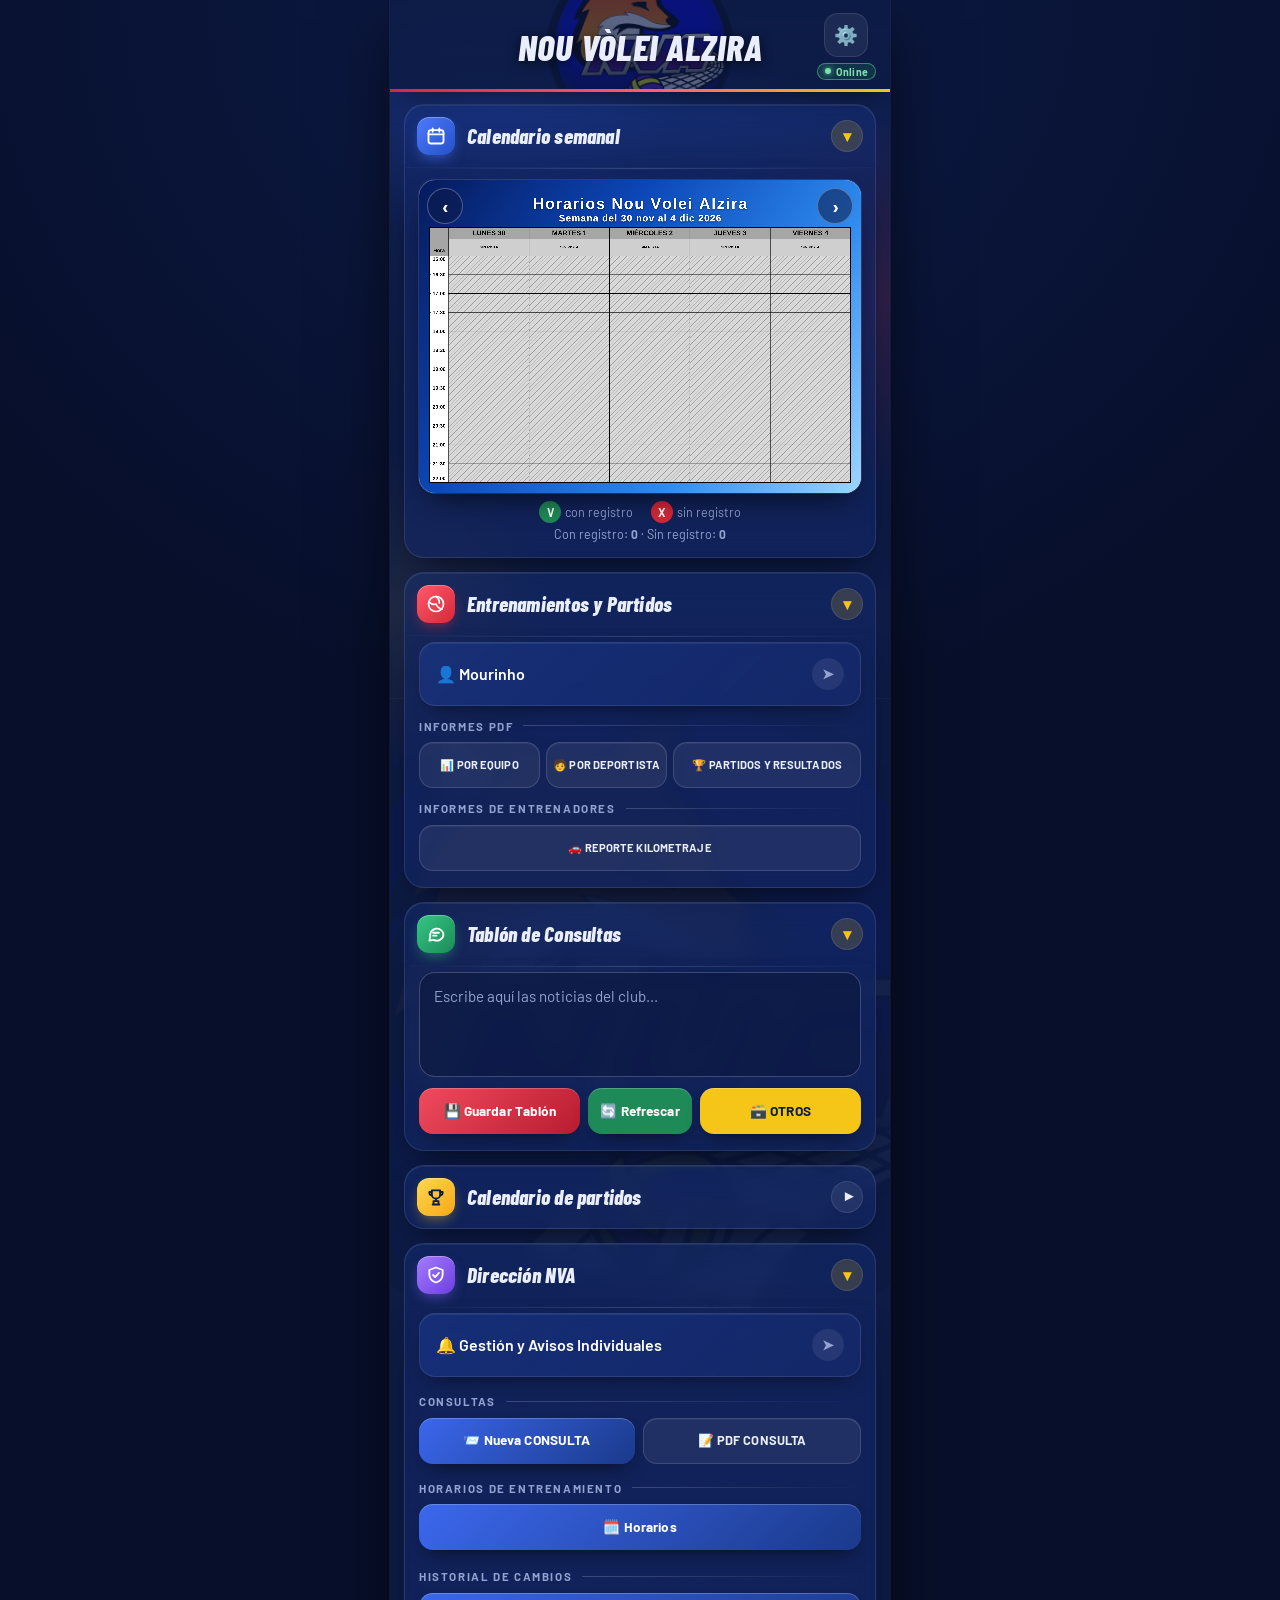
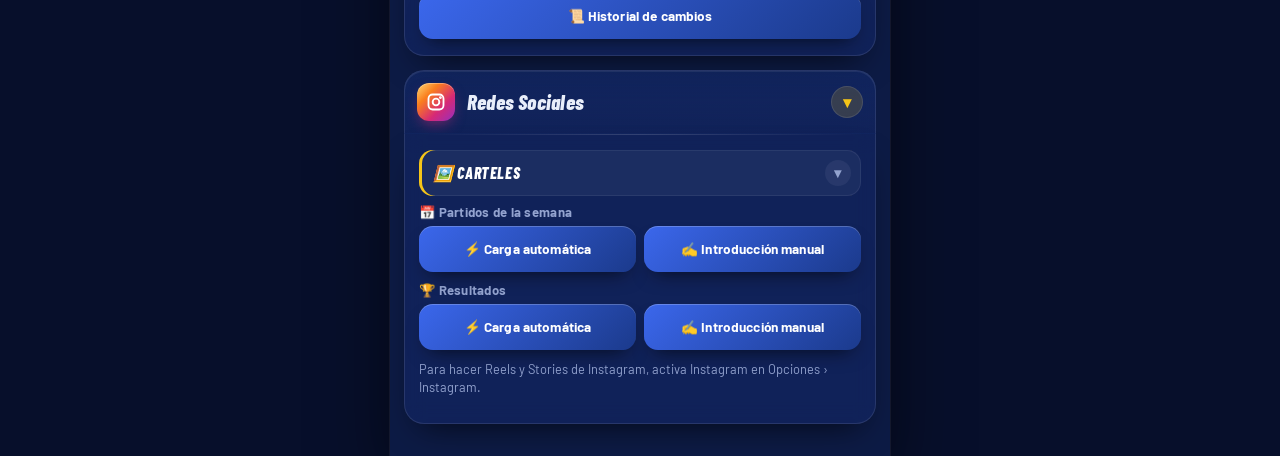
==== commit caa99945: "Add files via upload" ====
--- a/index.html
+++ b/index.html
@@ -165,7 +165,8 @@
     </button>
     <div id="direccionTeamsContainer" class="teams-container" style="display: none;"></div>
 
-    <div style="display:flex; gap:8px; margin-top:10px;">
+    <div class="section-subtitle">CONSULTAS</div>
+    <div style="display:flex; gap:8px;">
       <button class="btn-pdf-mode2" style="flex:1; min-width:0; margin-bottom:0;" onclick="openCreateQueryModal()">📨 Nueva CONSULTA</button>
       <button class="btn-pdf-mode" style="flex:1; min-width:0; margin-bottom:0;" onclick="openSelectQueryPdfModal()">📝 PDF CONSULTA</button>
     </div>
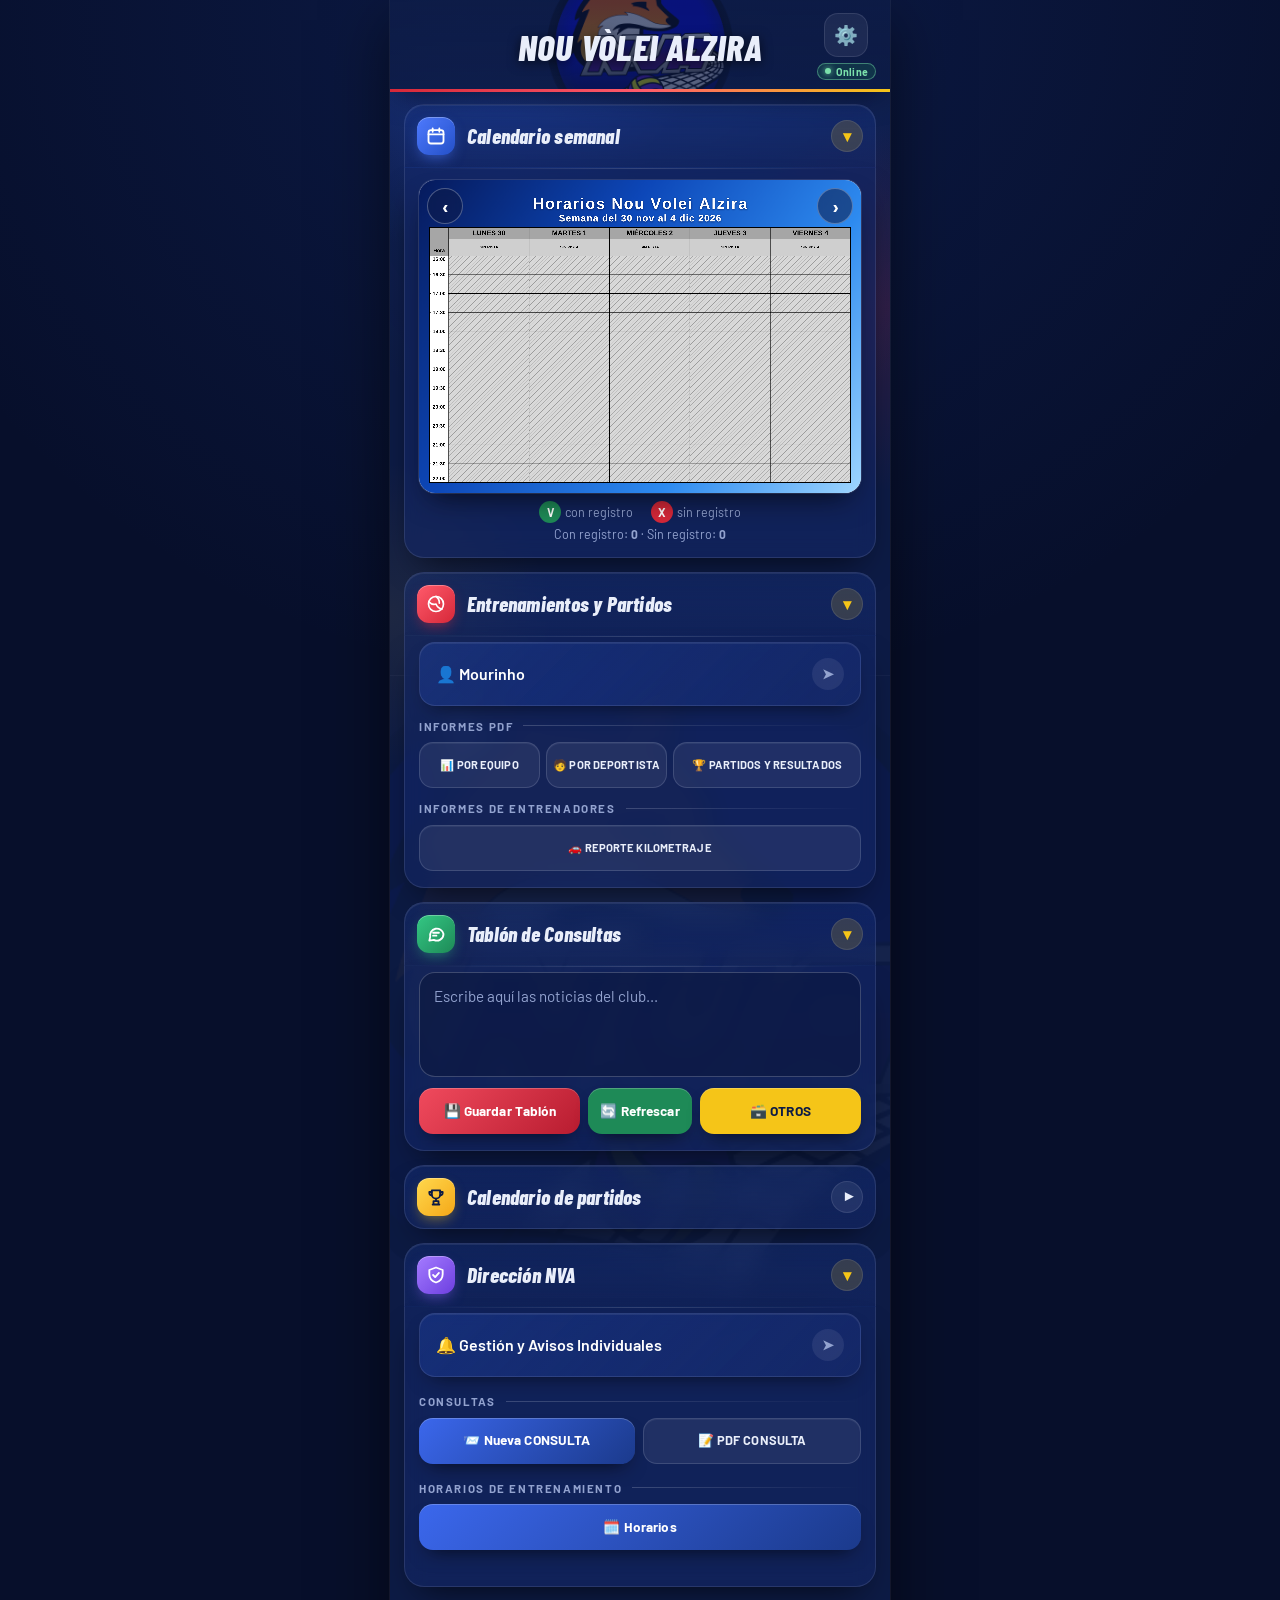
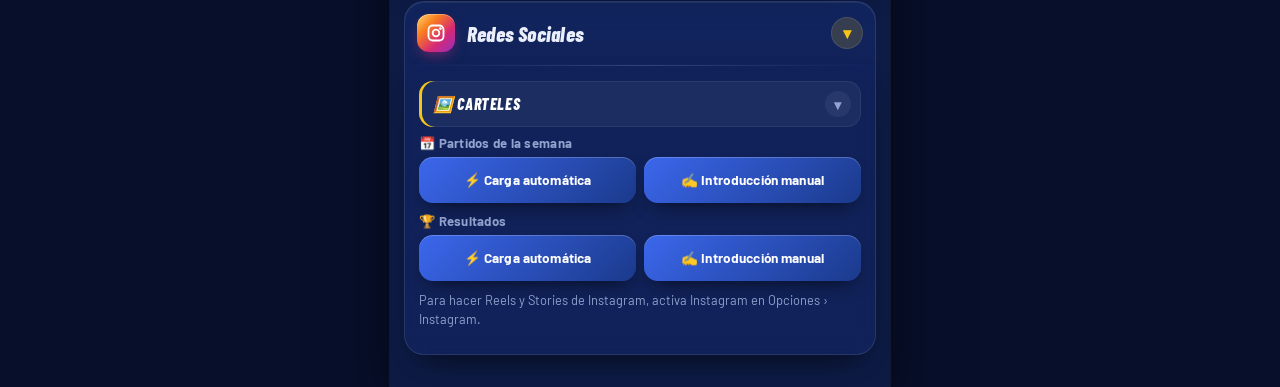
==== commit b54cfae5: "Add files via upload" ====
--- a/index.html
+++ b/index.html
@@ -174,8 +174,10 @@
     <div class="section-subtitle">Horarios de entrenamiento</div>
     <button class="btn-pdf-mode2" style="margin-bottom:20px;" onclick="openHorarios()">🗓️ Horarios</button>
 
+    <div id="histSeccion" hidden>
     <div class="section-subtitle">Historial de cambios</div>
     <button class="btn-pdf-mode2" style="margin-bottom:20px;" onclick="openHistorial()">📜 Historial de cambios</button>
+    </div>
     </div>
 
     <!-- ===== Sección plegable: Redes Sociales (Carteles para todos; Reels y Stories solo con el token de Instagram) ===== -->
@@ -295,7 +297,7 @@
 
   <!-- PANTALLA 2: REGISTRO DE ENTRENAMIENTO -->
   <div class="screen" id="screenAttendance">
-    <div class="title-row"><div class="section-title" id="sessionTitle" style="margin-bottom: 4px;">Registro de Entrenamiento</div><div class="att-counters" id="trainCounters"></div></div>
+    <div class="reg-sticky"><div class="title-row"><div class="section-title" id="sessionTitle" style="margin-bottom: 4px;">Registro de Entrenamiento</div><div class="att-counters" id="trainCounters"></div></div>
     
     <div class="controls-bar">
       <div class="date-container">
@@ -305,6 +307,7 @@
       <div class="mode-switch"><span class="mode-label">ENTRENAMIENTO</span><button type="button" class="mode-swap" onclick="goToMatchScreen()" title="Cambiar a Partido" aria-label="Cambiar a Partido"><svg viewBox="0 0 24 24" width="24" height="24" fill="none" stroke="currentColor" stroke-width="2.6" stroke-linecap="round" stroke-linejoin="round" aria-hidden="true"><path d="M20 11a8 8 0 0 0-14.6-4.5L4 8"/><path d="M4 3v5h5"/><path d="M4 13a8 8 0 0 0 14.6 4.5L20 16"/><path d="M20 21v-5h-5"/></svg></button></div>
       <button class="btn-history" onclick="withLoading(openHistoryModal, 'Cargando historial...')">📜<span class="hist-lbl"> Historial</span></button>
     </div>
+    </div>
 
     <div id="playersContainer"></div>
     <button class="btn-save-session" style="padding:12px; font-size:0.9rem;" onclick="withLoading(saveSession, 'Guardando entrenamiento en GitHub...')">💾 Guardar Entrenamiento en GitHub</button>
@@ -312,7 +315,7 @@
 
   <!-- PANTALLA: REGISTRO DE PARTIDO -->
   <div class="screen" id="screenMatch">
-    <div class="title-row"><div class="section-title" id="matchTitle" style="margin-bottom: 4px;">Registro de Partido</div><div class="att-counters" id="matchCounters"></div></div>
+    <div class="reg-sticky"><div class="title-row"><div class="section-title" id="matchTitle" style="margin-bottom: 4px;">Registro de Partido</div><div class="att-counters" id="matchCounters"></div></div>
 
     <div class="controls-bar">
       <div class="date-container">
@@ -321,6 +324,7 @@
       </div>
       <div class="mode-switch"><span class="mode-label">PARTIDO</span><button type="button" class="mode-swap" onclick="goToTrainingScreen()" title="Cambiar a Entrenamiento" aria-label="Cambiar a Entrenamiento"><svg viewBox="0 0 24 24" width="24" height="24" fill="none" stroke="currentColor" stroke-width="2.6" stroke-linecap="round" stroke-linejoin="round" aria-hidden="true"><path d="M20 11a8 8 0 0 0-14.6-4.5L4 8"/><path d="M4 3v5h5"/><path d="M4 13a8 8 0 0 0 14.6 4.5L20 16"/><path d="M20 21v-5h-5"/></svg></button></div>
       <button class="btn-history" onclick="withLoading(openMatchHistoryModal, 'Cargando historial de partidos...')">📜<span class="hist-lbl"> Historial</span></button>
+    </div>
     </div>
 
     <div id="matchScoreboard" class="match-scoreboard"></div>
@@ -495,10 +499,9 @@
   <div class="modal-backdrop" id="modalHistory">
     <div class="modal-box">
       <div class="modal-header">
-        <div class="modal-title">📜 Registros Anteriores</div>
+        <div class="modal-title" id="historyTitle">📜 Entrenamientos</div>
         <button class="btn-close-modal" onclick="closeHistoryModal()">✕</button>
       </div>
-      <p style="font-size:0.75rem; color:#64748b; margin-bottom:10px;">Entrenamientos guardados para este equipo:</p>
       <div id="historyListContainer" style="overflow-y:auto; flex:1;"></div>
     </div>
   </div>
@@ -506,10 +509,9 @@
   <div class="modal-backdrop" id="modalMatchHistory">
     <div class="modal-box">
       <div class="modal-header">
-        <div class="modal-title">📜 Partidos Anteriores</div>
+        <div class="modal-title" id="matchHistoryTitle">📜 Partidos</div>
         <button class="btn-close-modal" onclick="closeMatchHistoryModal()">✕</button>
       </div>
-      <p style="font-size:0.75rem; color:#64748b; margin-bottom:10px;">Partidos guardados para este equipo:</p>
       <div id="matchHistoryListContainer" style="overflow-y:auto; flex:1;"></div>
     </div>
   </div>
@@ -548,9 +550,23 @@
         <div class="modal-title">📜 Historial de cambios</div>
         <button class="hist-cerrar" onclick="closeHistorial()" aria-label="Cerrar">✕</button>
       </div>
-      <input class="app-input hist-buscar" id="histBuscar" type="search" placeholder="Buscar (texto o entrenador)…" oninput="histBuscar()">
-      <div class="hist-estado" id="histEstado"></div>
-      <div class="hist-list" id="histList"></div>
+      <div class="hist-principal" id="histPrincipal">
+        <div class="hist-barra">
+          <input class="app-input hist-buscar" id="histBuscar" type="search" placeholder="Buscar (texto o dispositivo)…" oninput="histBuscar()">
+          <button class="hist-engranaje" onclick="histConfig(true)" title="Configuración" aria-label="Configuración">⚙️</button>
+        </div>
+        <div class="hist-estado" id="histEstado"></div>
+        <div class="hist-list" id="histList"></div>
+      </div>
+      <div class="hist-config" id="histConfig" hidden>
+        <div class="hist-conf-tit">⚙️ Nombres de los dispositivos</div>
+        <div class="hist-disp-list" id="histDispList"></div>
+        <div class="hist-estado" id="histConfEstado"></div>
+        <div class="hist-conf-btns">
+          <button class="hist-chip" onclick="histConfig(false)">Cancelar</button>
+          <button class="hist-chip on" onclick="histGuardarNombres()">💾 Guardar</button>
+        </div>
+      </div>
     </div>
   </div>
 
--- a/styles.css
+++ b/styles.css
@@ -2191,3 +2191,34 @@
 .mode-label { font-size: 16px; line-height: 1; transform: none; text-align: right; white-space: nowrap; }
 .mode-label { position: relative; align-self: stretch; overflow: visible; }
 .mode-label > span { position: absolute; right: 0; top: 50%; display: block; transform-origin: right center; }
+
+/* v96: historial de registros (estrellas, strikes, hexágonos, cargar más) */
+.hist-stats { display: flex; gap: 12px; font-size: 0.78rem; font-weight: 700; color: #334155; margin-top: 2px; }
+.hist-hexes { margin-top: 4px; }
+.att-hex.att-mini { width: 26px; height: 23px; font-size: 0.75rem; }
+.btn-history-more {
+  display: block; width: 100%; margin: 6px 0 4px; padding: 9px; border: none; border-radius: 8px;
+  background: var(--azul-primary, #1d4ed8); color: #fff; font-weight: 700; font-size: 0.85rem; cursor: pointer;
+}
+
+/* v97: fecha ajustada por JS (fitDateInputs) y cabecera de registro fija al hacer scroll */
+#screenAttendance .date-input, #screenMatch .date-input { padding: 4px 3px 4px 5px; box-sizing: content-box; }
+.reg-sticky {
+  position: sticky; top: var(--nva-head-h, 70px); z-index: 15;
+  margin: -14px -16px 8px; padding: 10px 16px 8px;
+  background: linear-gradient(180deg, #0b1a3f 0%, #0d2150 100%);
+  box-shadow: 0 6px 12px -8px rgba(0,0,0,.6);
+}
+.reg-sticky .controls-bar { margin-bottom: 0; }
+
+.hist-principal, .hist-config { display: flex; flex-direction: column; flex: 1; min-height: 0; }
+.hist-principal[hidden], .hist-config[hidden] { display: none; }
+.hist-barra { display: flex; gap: 6px; align-items: center; margin-bottom: 6px; }
+.hist-barra .hist-buscar { flex: 1; min-width: 0; margin-bottom: 0; }
+.hist-engranaje { flex: none; width: 42px; height: 42px; border: 1px solid #cbd5e1; background: #fff; border-radius: 10px; font-size: 1.2em; cursor: pointer; }
+.hist-conf-tit { font-weight: 700; color: #0f172a; margin: 4px 0 8px; }
+.hist-disp-list { overflow-y: auto; flex: 1; }
+.hist-disp { display: flex; align-items: center; gap: 8px; margin-bottom: 6px; color: #1e293b; }
+.hist-disp-cod { flex: none; width: 96px; font-size: .85em; font-variant-numeric: tabular-nums; }
+.hist-disp .app-input { flex: 1; min-width: 0; margin: 0; }
+.hist-conf-btns { display: flex; gap: 8px; justify-content: flex-end; margin-top: 8px; }
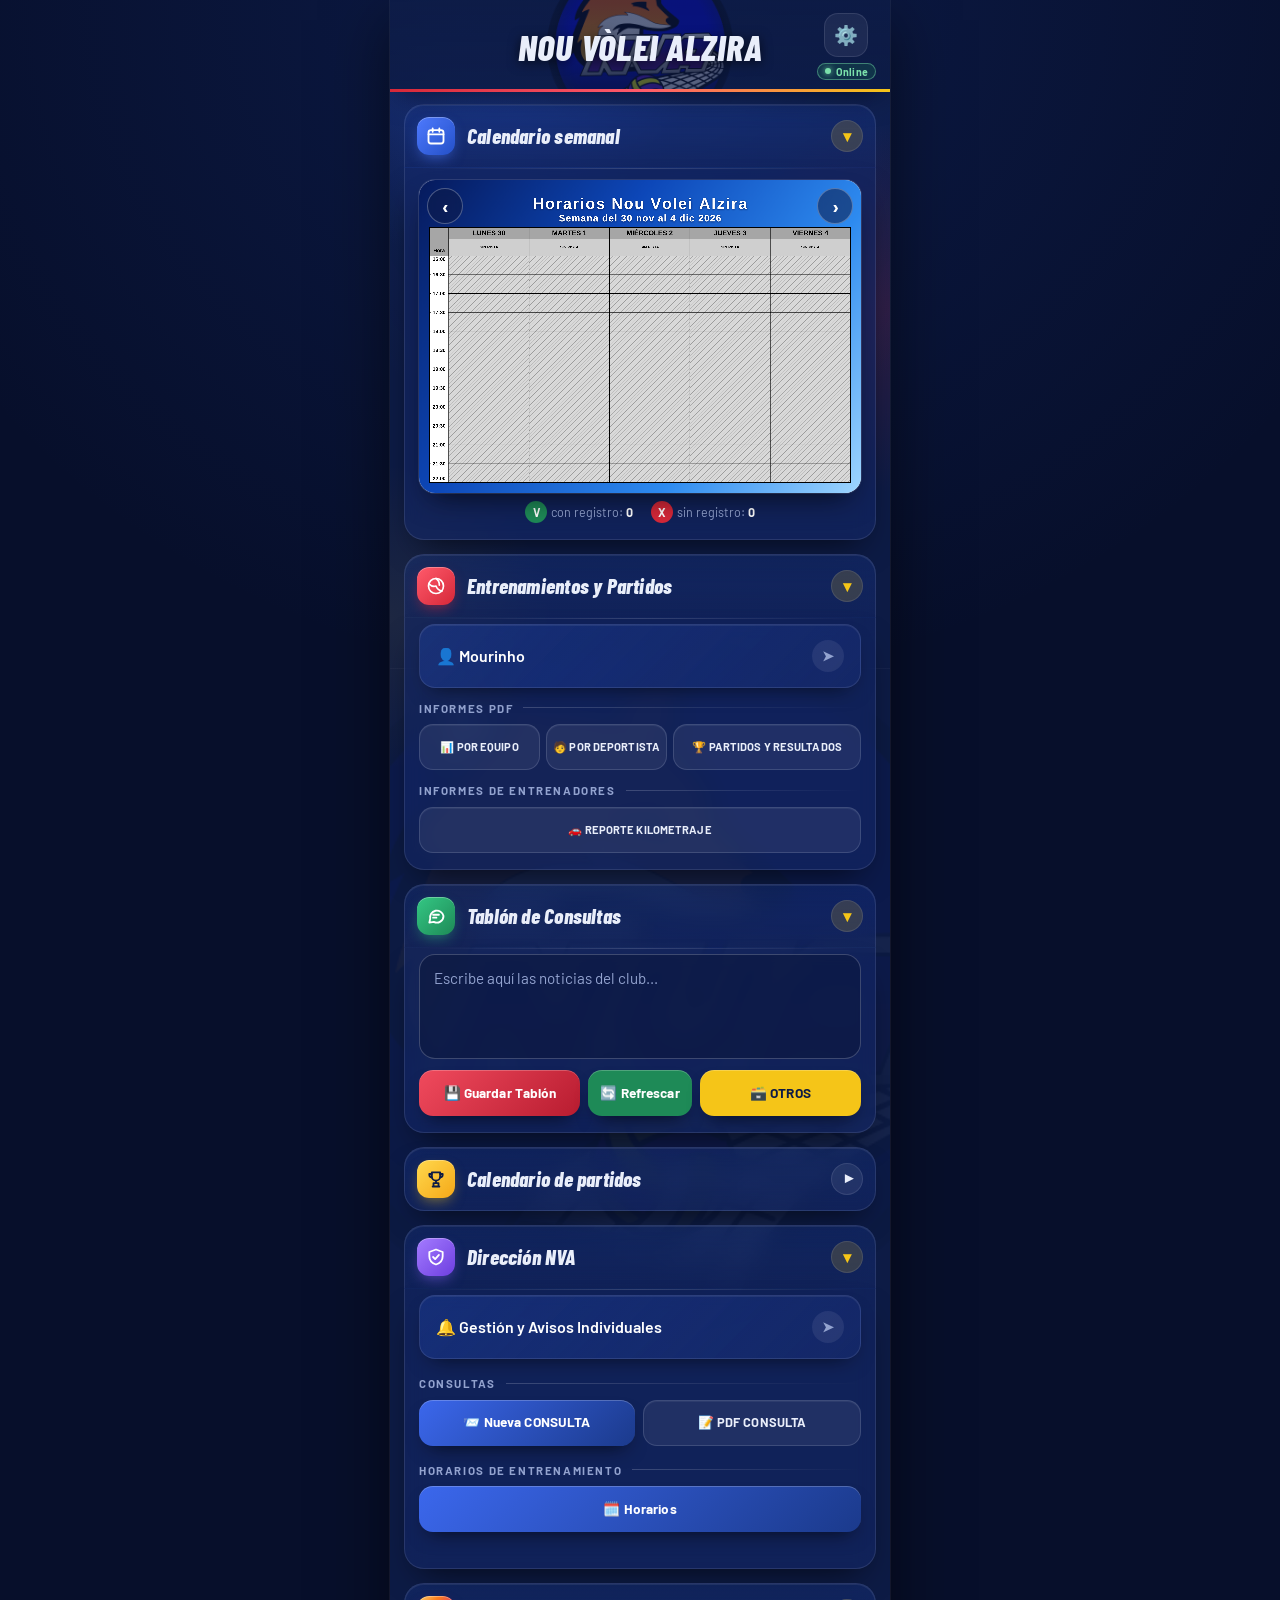
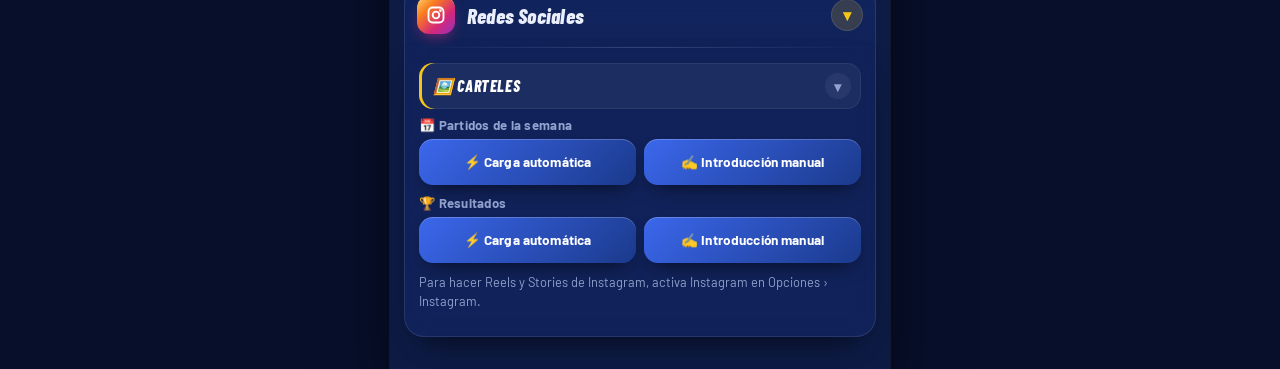
==== commit d3074902: "Add files via upload" ====
--- a/index.html
+++ b/index.html
@@ -99,16 +99,16 @@
     <!-- ===== Sección plegable: Calendario semanal ===== -->
     <div class="section-title section-toggle" id="secHead_wk" role="button" tabindex="0" aria-expanded="true" aria-controls="secBody_wk" onclick="toggleSection('wk')" onkeydown="sectionKey(event,'wk')">Calendario semanal <span class="sec-arrow">▾</span></div>
     <div class="section-body" id="secBody_wk">
+      <div class="anul-barra" id="anulBarra" hidden>🚫 <span>Modo anulación: toca un entrenamiento o la cabecera de un día para anularlo o reactivarlo.</span> <button onclick="nvaDeselEntrenos()">Terminar</button></div>
       <div class="wk-canvas-wrap">
         <canvas id="wkCanvas" class="wk-canvas" onclick="wkCanvasClick(event)" oncontextmenu="return false;" title="Toca un entrenamiento para abrir su registro. Mantén pulsado para borrarlo."></canvas>
         <button class="wk-nav-btn wk-nav-prev" onclick="wkMove(-1)" aria-label="Semana anterior">‹</button>
         <button class="wk-nav-btn wk-nav-next" onclick="wkMove(1)" aria-label="Semana siguiente">›</button>
       </div>
-      <div class="wk-legend">
-        <span><b class="wk-mark wk-v">V</b> con registro</span>
-        <span><b class="wk-mark wk-x">X</b> sin registro</span>
-      </div>
-      <div class="wk-summary" id="wkSummary"></div>
+      <div class="wk-legend" id="wkSummary">
+        <span><b class="wk-mark wk-v">V</b> con registro:&nbsp;<b id="wkCountV">0</b></span>
+        <span><b class="wk-mark wk-x">X</b> sin registro:&nbsp;<b id="wkCountX">0</b></span>
+      </div>
     </div>
 
     <!-- ===== Sección plegable: Entrenamientos y Partidos ===== -->
@@ -175,8 +175,13 @@
     <button class="btn-pdf-mode2" style="margin-bottom:20px;" onclick="openHorarios()">🗓️ Horarios</button>
 
     <div id="histSeccion" hidden>
-    <div class="section-subtitle">Historial de cambios</div>
-    <button class="btn-pdf-mode2" style="margin-bottom:20px;" onclick="openHistorial()">📜 Historial de cambios</button>
+    <div class="section-subtitle">Control de registros</div>
+    <button class="btn-pdf-mode2" style="margin-bottom:10px;" onclick="openHistorial()">📜 Historial de cambios</button>
+    <button class="btn-pdf-mode2" style="margin-bottom:10px;" onclick="openAvisos()">⚠️ Mensaje de aviso</button>
+    <div style="display:flex; gap:8px; margin-bottom:20px;">
+      <button class="btn-pdf-mode2" id="btnDeselEntrenos" style="flex:1; min-width:0; margin-bottom:0;" onclick="nvaDeselEntrenos()">🚫 Deselección entrenamientos</button>
+      <button class="btn-pdf-mode2" style="flex:1; min-width:0; margin-bottom:0;" onclick="openDeselPartidos()">🚫 Deselección partidos</button>
+    </div>
     </div>
     </div>
 
@@ -540,6 +545,55 @@
       </div>
       <button type="button" class="app-input" style="text-align:left; cursor:pointer; margin-bottom:8px; font-weight:700; color:#b91c1c; border-color:#fca5a5; background:#fef2f2;" onclick="resetLeagueTeams()">↩ Cancelar selección (volver a HOME / VISIT)</button>
       <div id="leagueTeamsContainer" style="display:flex; flex-direction:column; gap:6px; overflow-y:auto; max-height:60vh;"></div>
+    </div>
+  </div>
+
+  <!-- MODAL: DESELECCIÓN DE PARTIDOS (anulaciones.js) -->
+  <div class="modal-backdrop" id="modalDeselPartidos" onclick="if(event.target===this)closeDeselPartidos()">
+    <div class="modal-box hist-box">
+      <div class="modal-header">
+        <div class="modal-title">🚫 Deselección partidos</div>
+        <button class="hist-cerrar" onclick="closeDeselPartidos()" aria-label="Cerrar">✕</button>
+      </div>
+      <div class="av-semanas">
+        <button class="hist-chip anul-sem" data-s="-1" onclick="anulSemana(-1)">◀ Semana anterior</button>
+        <button class="hist-chip anul-sem on" data-s="0" onclick="anulSemana(0)">Esta semana</button>
+      </div>
+      <div class="hist-estado" id="anulSemTxt"></div>
+      <p class="hist-estado">Marca los partidos que se han anulado: no se pedirá su registro.</p>
+      <div class="hist-list" id="anulPartidos"></div>
+    </div>
+  </div>
+
+  <!-- MODAL: MENSAJE DE AVISO (avisos.js) -->
+  <div class="modal-backdrop" id="modalAvisos" onclick="if(event.target===this)closeAvisos()">
+    <div class="modal-box hist-box">
+      <div class="modal-header">
+        <div class="modal-title">⚠️ Mensaje de aviso</div>
+        <button class="hist-cerrar" onclick="closeAvisos()" aria-label="Cerrar">✕</button>
+      </div>
+      <div class="hist-list">
+        <div class="av-semanas">
+          <button class="hist-chip av-sem" data-s="-1" onclick="avSemana(-1)">◀ Semana anterior</button>
+          <button class="hist-chip av-sem on" data-s="0" onclick="avSemana(0)">Esta semana</button>
+        </div>
+        <div class="av-dias" id="avDias"></div>
+        <button class="btn-pdf-mode2" style="margin:8px 0;" onclick="avRevisar()">🔎 Revisar registros</button>
+        <div class="hist-estado" id="avEstado"></div>
+        <div id="avRes"></div>
+        <button class="btn-pdf-mode2" id="avEnviar" style="margin-top:8px;" onclick="avEnviar()" hidden>📨 Enviar aviso a los marcados</button>
+      </div>
+    </div>
+  </div>
+
+  <!-- MODAL: AVISO AL ENTRENADOR (avisos.js) -->
+  <div class="modal-backdrop" id="modalAvisoEntrenador">
+    <div class="modal-box hist-box">
+      <div class="modal-header">
+        <div class="modal-title">⚠️ Registros pendientes</div>
+      </div>
+      <div class="hist-list av-aviso" id="avAvisoTxt"></div>
+      <button class="btn-pdf-mode2" style="margin-top:10px;" onclick="closeAvisoEntrenador()">Entendido</button>
     </div>
   </div>
 
@@ -869,6 +923,8 @@
      script iba embebido al final del body, pero sin bloquear la descarga). -->
 <script src="app.js" defer></script>
 <script src="registro.js" defer></script>
+<script src="avisos.js" defer></script>
+<script src="anulaciones.js" defer></script>
 <script src="calendario-partidos.js" defer></script>
 <script src="importar-datos.js" defer></script>
 <script src="carteles-auto.js" defer></script>
--- a/styles.css
+++ b/styles.css
@@ -2221,4 +2221,39 @@
 .hist-disp { display: flex; align-items: center; gap: 8px; margin-bottom: 6px; color: #1e293b; }
 .hist-disp-cod { flex: none; width: 96px; font-size: .85em; font-variant-numeric: tabular-nums; }
 .hist-disp .app-input { flex: 1; min-width: 0; margin: 0; }
+.hist-disp, .hist-disp-cab { display: grid; grid-template-columns: 74px 1fr 1fr; gap: 6px; align-items: center; }
+.hist-disp-cab { font-size: .75em; font-weight: 700; color: #475569; margin-bottom: 4px; }
+.hist-disp .hist-disp-cod { width: auto; font-size: .75em; overflow-wrap: anywhere; }
+.hist-disp .app-input { padding-left: 6px; padding-right: 4px; font-size: .85em; }
 .hist-conf-btns { display: flex; gap: 8px; justify-content: flex-end; margin-top: 8px; }
+
+/* ===== Mensaje de aviso (avisos.js) ===== */
+.av-semanas { display: flex; gap: 6px; margin-bottom: 8px; }
+.av-semanas .hist-chip { flex: 1; }
+.av-dias { display: grid; grid-template-columns: repeat(7, 1fr); gap: 4px; }
+.av-dia { display: flex; flex-direction: column; align-items: center; gap: 2px; padding: 6px 0; border: 1px solid #cbd5e1; border-radius: 8px; color: #1e293b; font-size: .72em; cursor: pointer; }
+.av-dia small { display: block; text-align: center; color: #64748b; }
+.av-dia span { display: flex; flex-direction: column; align-items: center; }
+.av-fut { opacity: .4; cursor: default; }
+.av-coach { border: 1px solid #e2e8f0; border-radius: 8px; padding: 8px; margin-top: 8px; color: #1e293b; font-size: .9em; }
+.av-coach ul, .av-aviso ul { margin: 6px 0 0 18px; padding: 0; }
+.av-coach li, .av-aviso li { margin-bottom: 3px; }
+.av-sin { color: #b45309; font-size: .85em; }
+.av-ok { color: #15803d; font-size: .85em; margin-top: 8px; }
+.av-aviso { color: #1e293b; }
+
+/* ===== Anulaciones (anulaciones.js) ===== */
+.anul-barra { display: flex; align-items: center; gap: 8px; background: #fef3c7; color: #78350f; border: 1px solid #f59e0b; border-radius: 10px; padding: 8px 10px; margin-bottom: 8px; font-size: .85em; }
+.anul-barra span { flex: 1; }
+.anul-barra button { background: #b45309; color: #fff; border: 0; border-radius: 8px; padding: 6px 10px; font-weight: 700; cursor: pointer; }
+.anul-barra[hidden] { display: none; }
+#btnDeselEntrenos.anul-on { outline: 3px solid #f59e0b; }
+.anul-part { display: flex; gap: 10px; align-items: flex-start; padding: 8px; border: 1px solid #e2e8f0; border-radius: 8px; margin-bottom: 6px; color: #1e293b; font-size: .88em; cursor: pointer; }
+.anul-part input { margin-top: 3px; transform: scale(1.2); }
+.anul-part em { font-style: normal; color: #15803d; font-size: .9em; }
+.anul-part .anul-tag { color: #b91c1c; font-weight: 700; }
+.anul-si { background: repeating-linear-gradient(45deg, #fff, #fff 8px, #f1f5f9 8px, #f1f5f9 16px); }
+.anul-reg { opacity: .6; }
+.hist-deshacer { margin-top: 4px; background: #fff; border: 1px solid #cbd5e1; color: #1e293b; border-radius: 999px; padding: 3px 10px; font-size: .8em; cursor: pointer; }
+.hist-deshecho { margin-top: 4px; font-size: .78em; color: #64748b; font-style: italic; }
+.hist-anulacion .hist-txt { font-weight: 600; }
